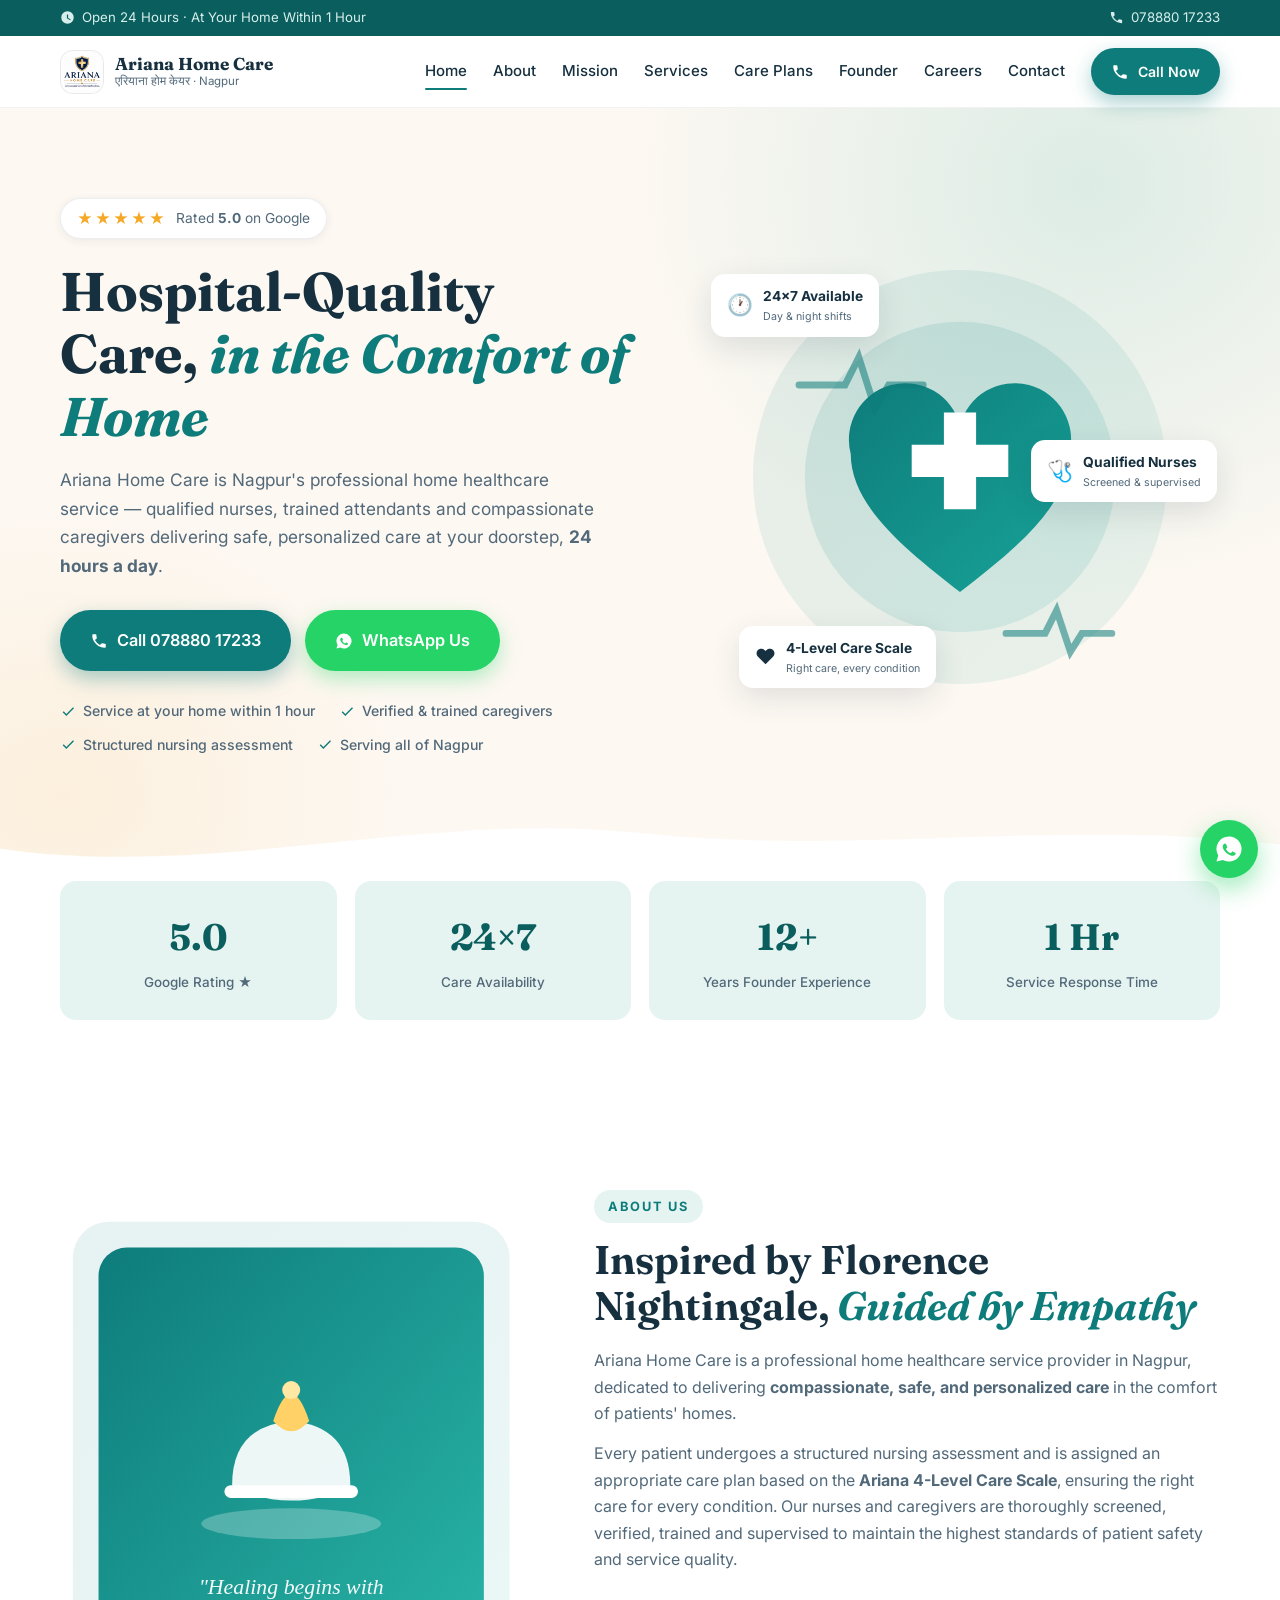
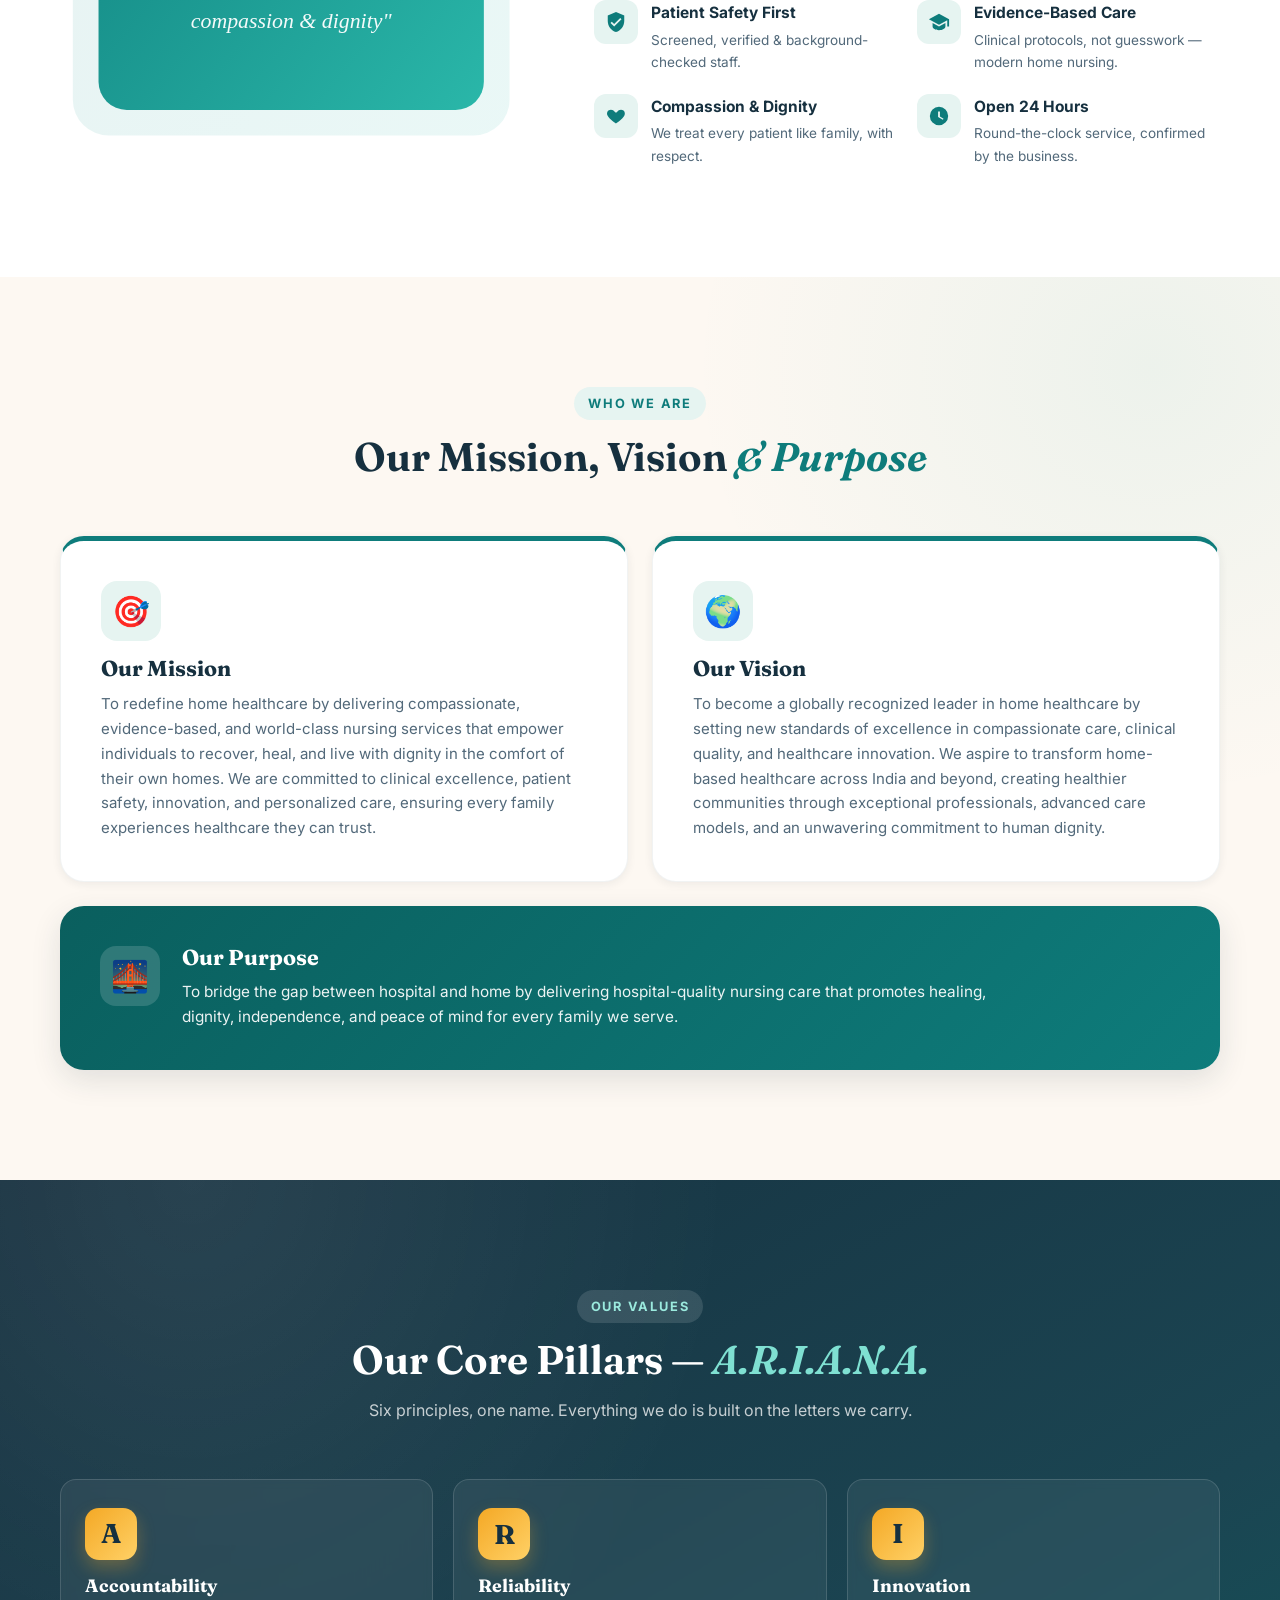
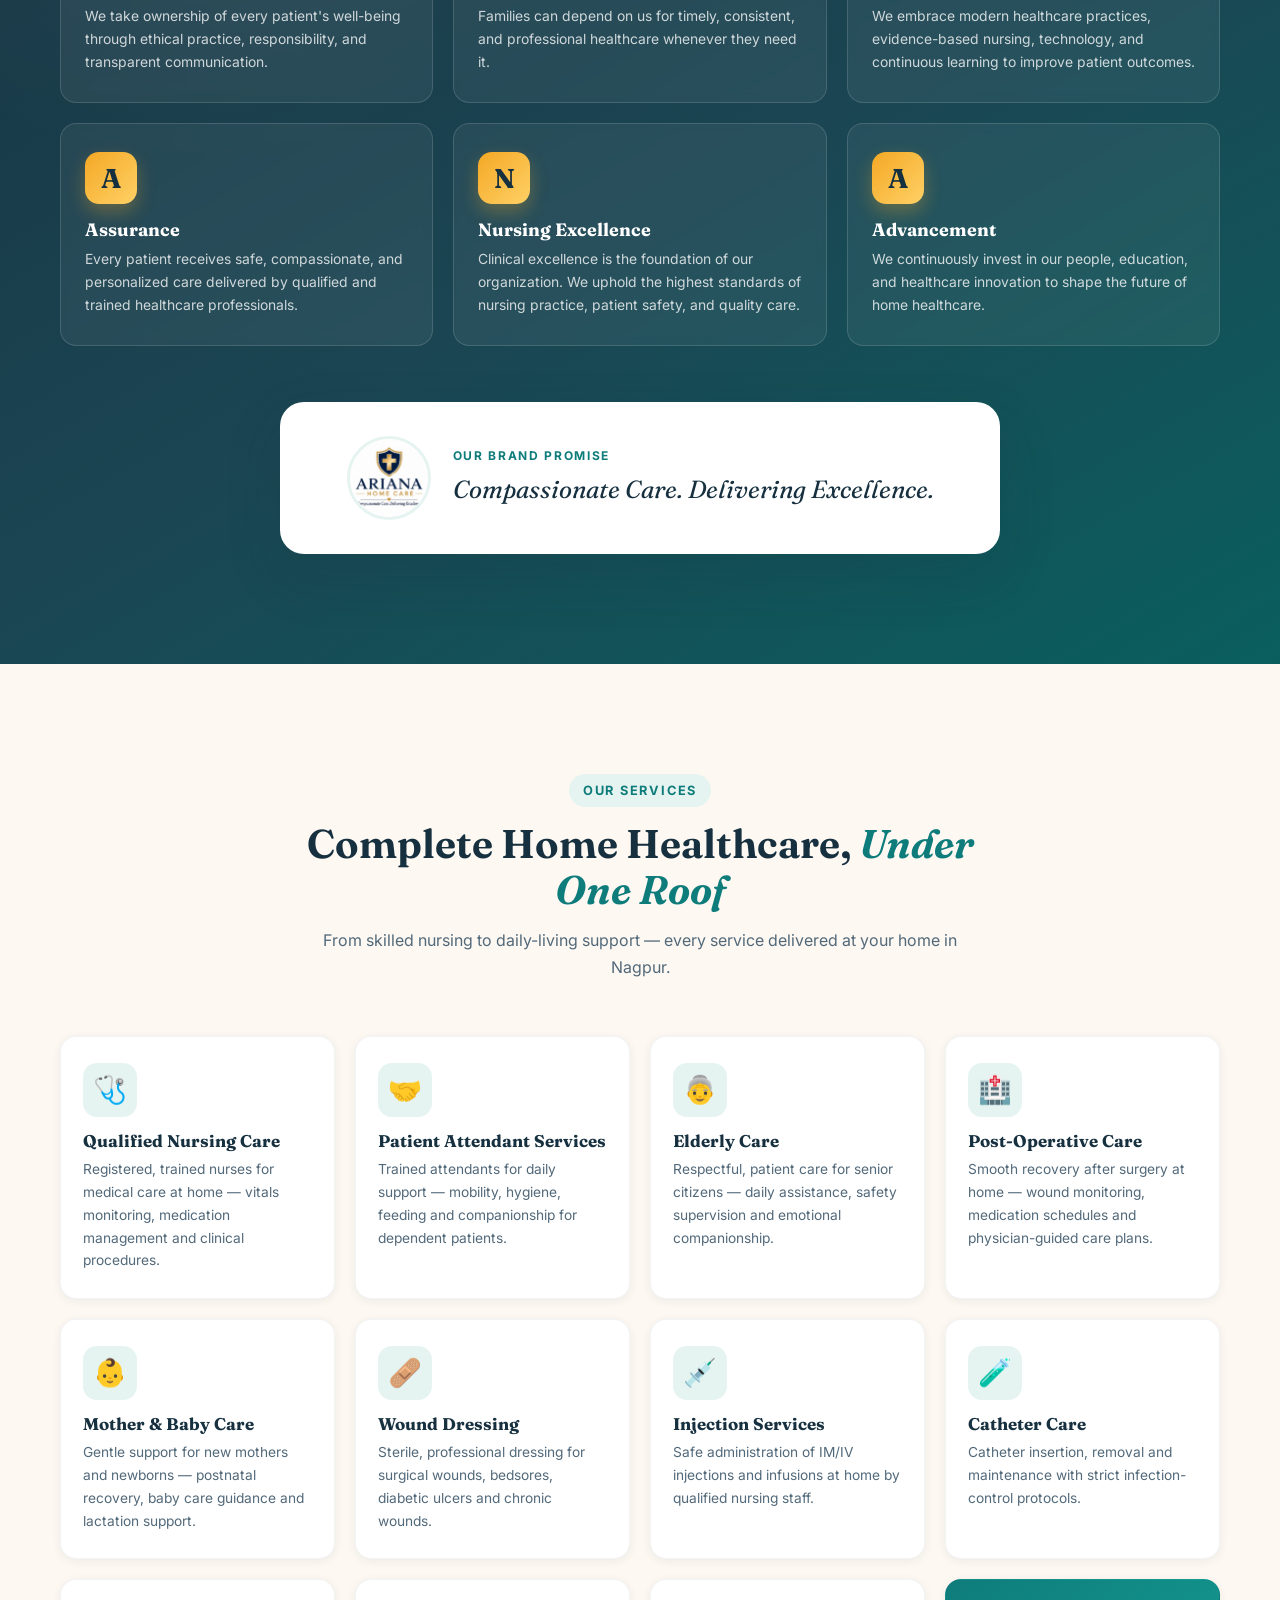
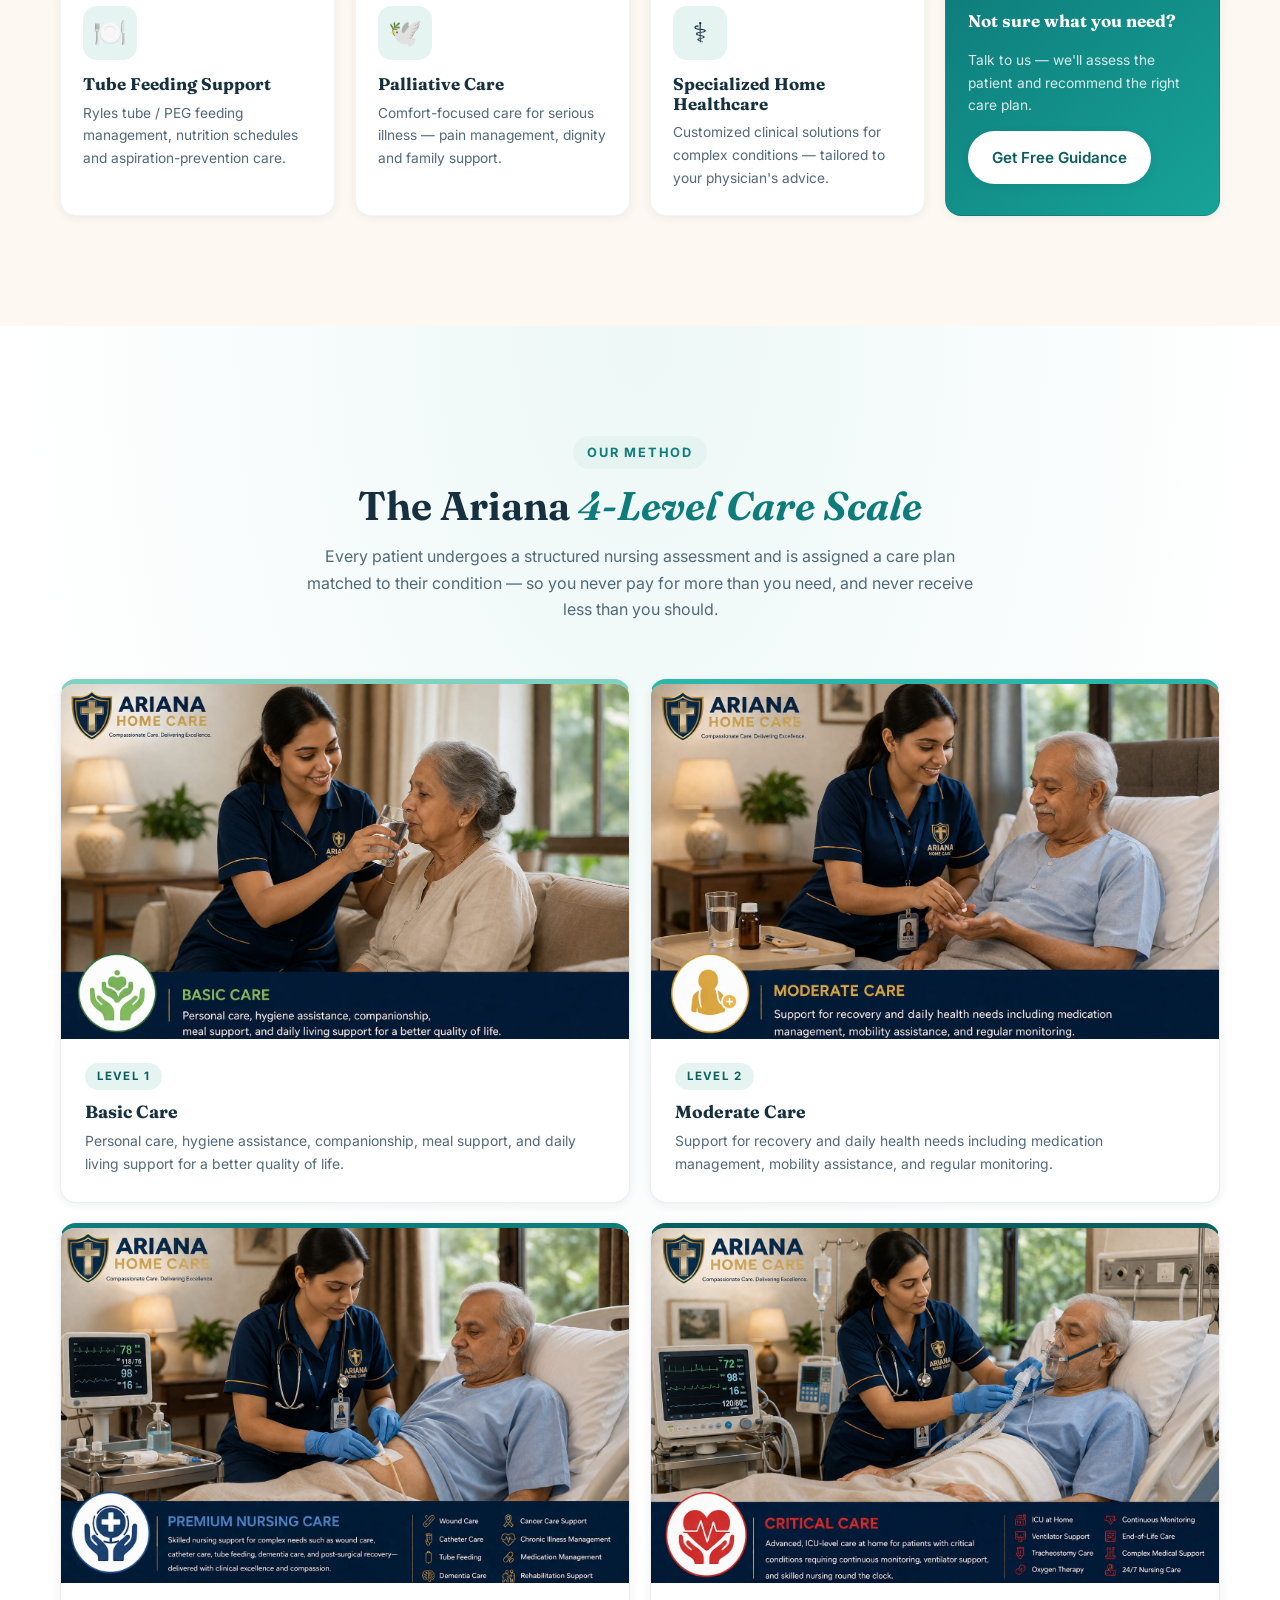
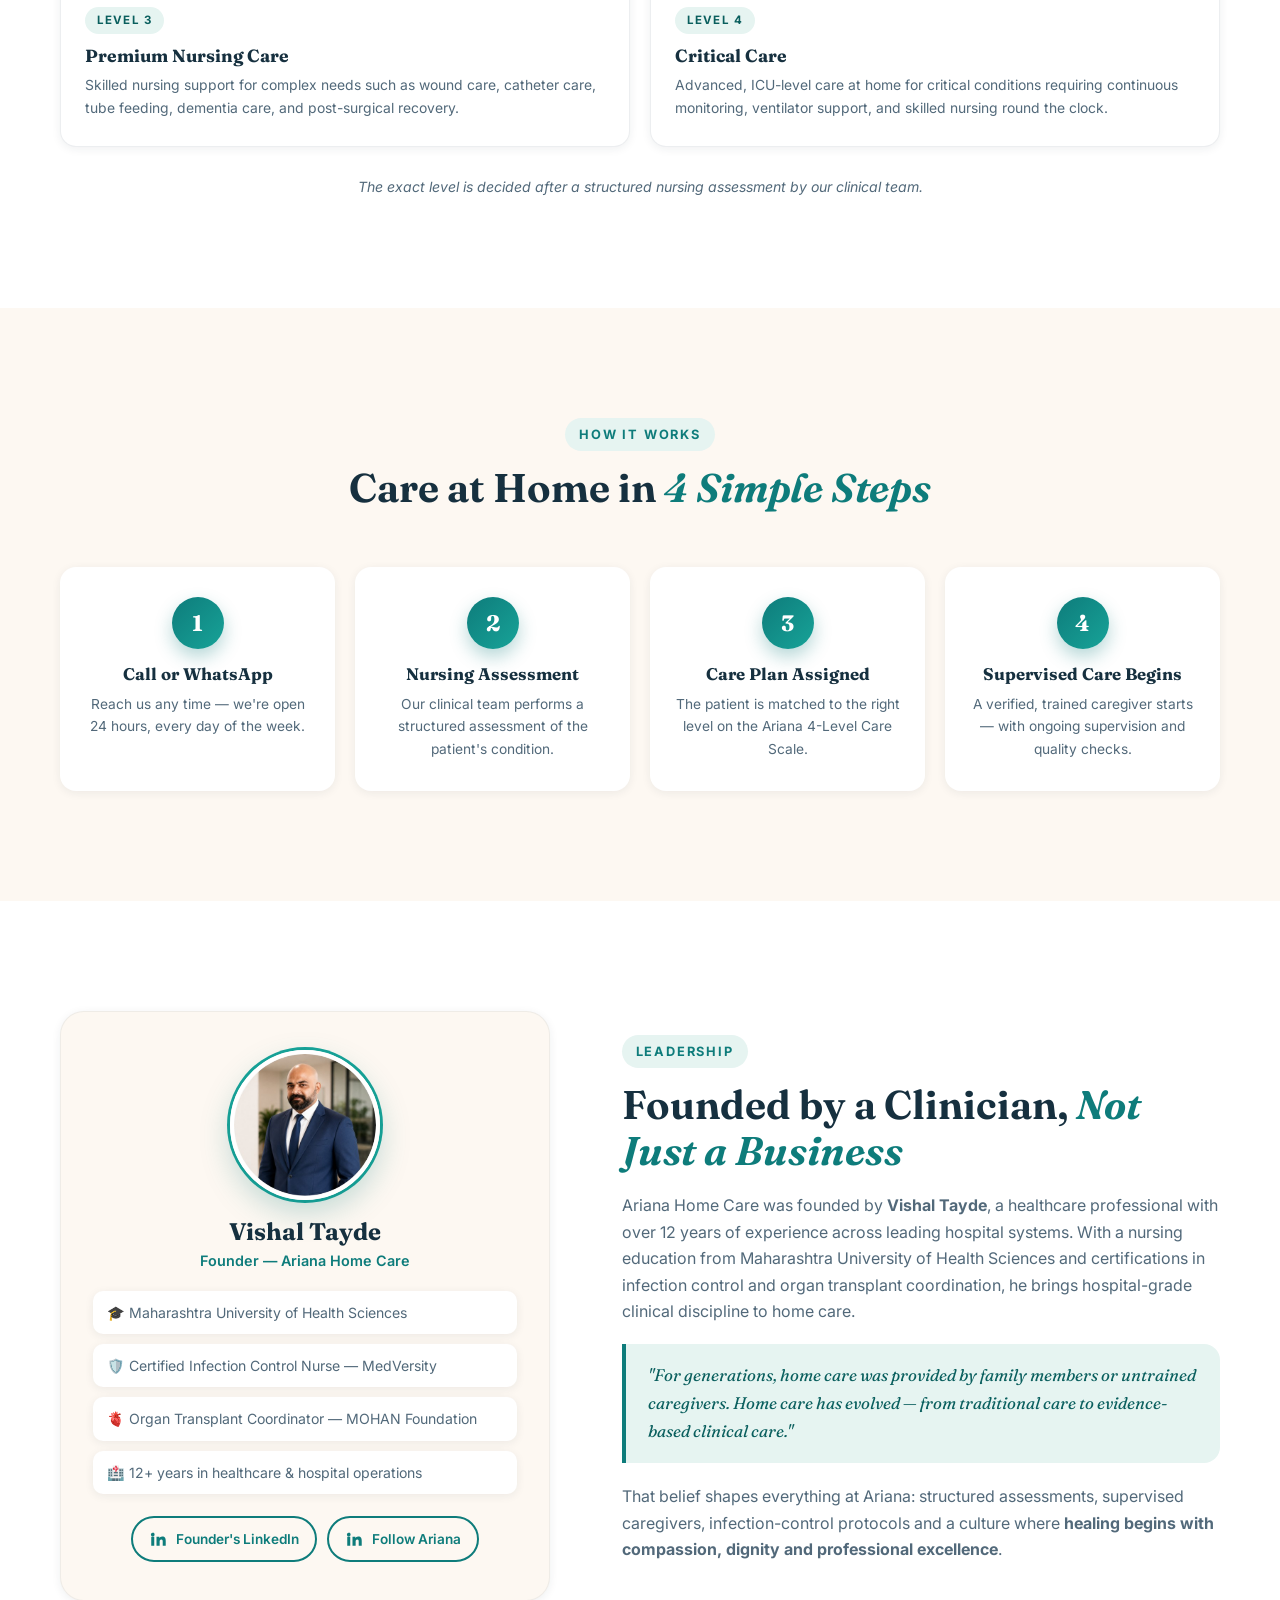
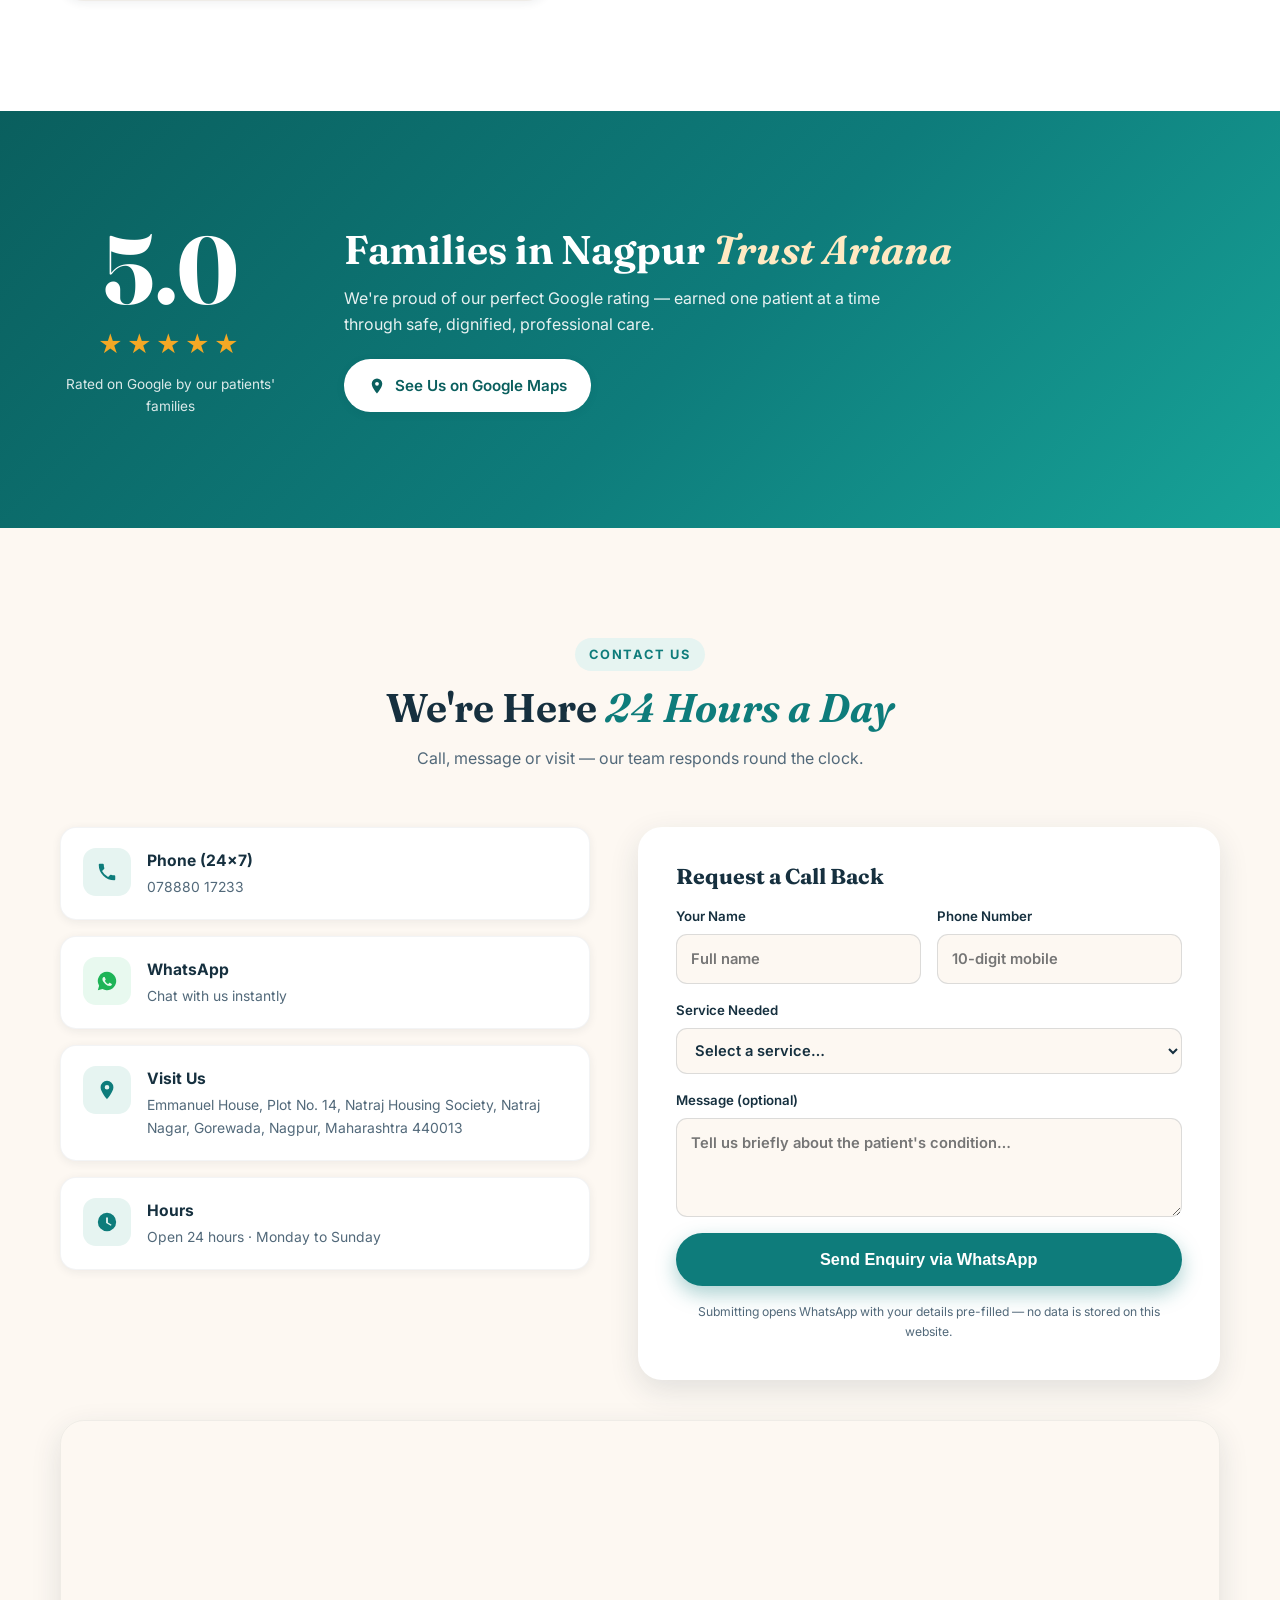
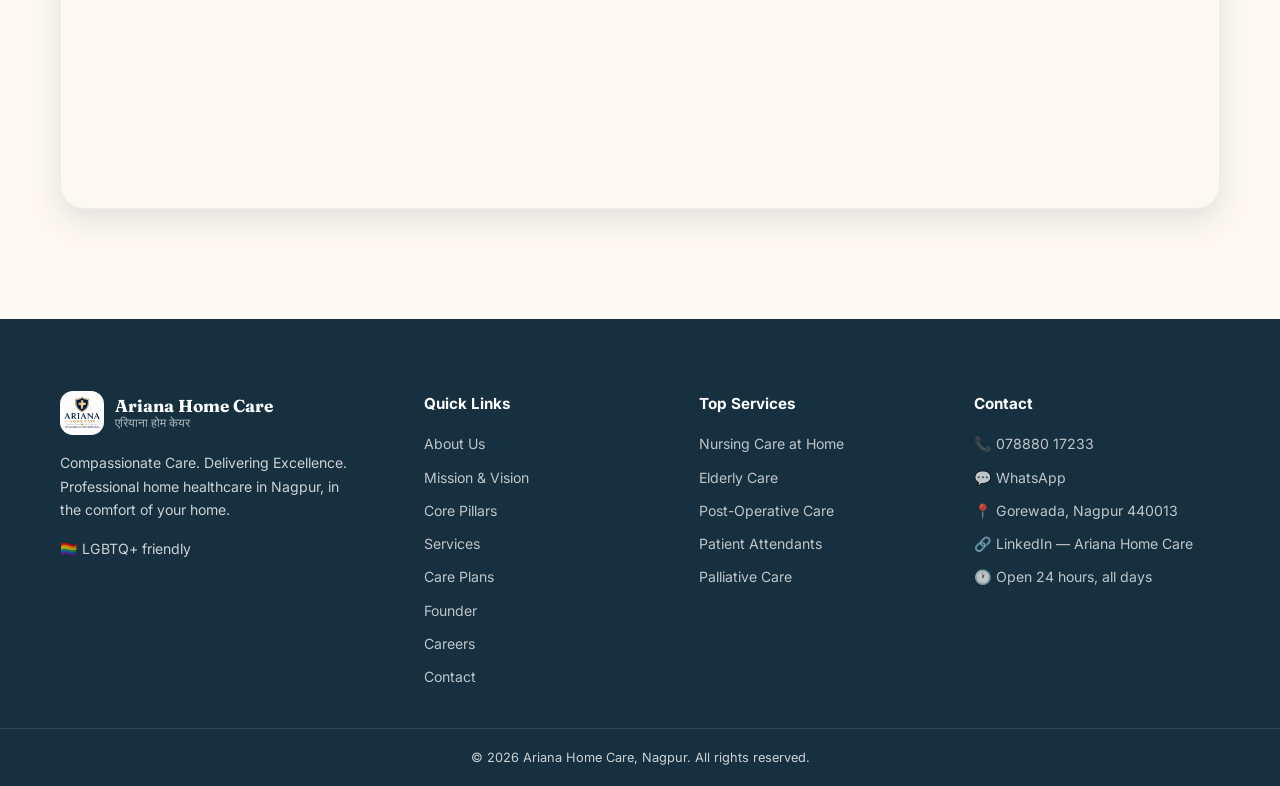
==== index.html @ 1a9826b8 "Fit all mobile menu options on one screen without scrolling Tighter drawer spacing and the duplicate" ====
<!DOCTYPE html>
<html lang="en">
<head>
  <meta charset="UTF-8">
  <meta name="viewport" content="width=device-width, initial-scale=1.0">
  <title>Ariana Home Care — Professional Home Nursing Services in Nagpur | 24×7</title>
  <meta name="description" content="Ariana Home Care (एरियाना होम केयर) — Nagpur's trusted 5.0-rated home healthcare provider. Qualified nurses, patient attendants, elderly care, post-operative care & palliative care at home. Open 24 hours. Call 078880 17233.">
  <meta name="keywords" content="home nursing Nagpur, home care Nagpur, patient attendant Nagpur, elderly care Nagpur, nursing agency Gorewada, Ariana Home Care">
  <meta property="og:title" content="Ariana Home Care — Professional Home Nursing in Nagpur">
  <meta property="og:description" content="Compassionate, safe and personalized healthcare at home. Rated 5.0 on Google. Open 24 hours.">
  <meta property="og:type" content="website">
  <link rel="preconnect" href="https://fonts.googleapis.com">
  <link rel="preconnect" href="https://fonts.gstatic.com" crossorigin>
  <link href="https://fonts.googleapis.com/css2?family=Fraunces:opsz,wght@9..144,500;9..144,600;9..144,700&family=Inter:wght@400;500;600;700&display=swap" rel="stylesheet">
  <link rel="stylesheet" href="styles.css?v=4">
  <link rel="icon" href="images/logo.jpeg" type="image/jpeg">
  <script type="application/ld+json">
  {
    "@context": "https://schema.org",
    "@type": "MedicalBusiness",
    "name": "Ariana Home Care",
    "alternateName": "एरियाना होम केयर",
    "description": "Professional home healthcare service provider in Nagpur offering qualified nursing care, patient attendants, elderly care, post-operative care, mother & baby care and palliative care at home.",
    "telephone": "+917888017233",
    "address": {
      "@type": "PostalAddress",
      "streetAddress": "Emmanuel House, Plot No. 14, Natraj Housing Society, Natraj Nagar, Gorewada",
      "addressLocality": "Nagpur",
      "addressRegion": "Maharashtra",
      "postalCode": "440013",
      "addressCountry": "IN"
    },
    "geo": { "@type": "GeoCoordinates", "latitude": 21.198145, "longitude": 79.0536364 },
    "openingHours": "Mo-Su 00:00-24:00",
    "sameAs": ["https://www.linkedin.com/company/ariana-home-care/"],
    "slogan": "Compassionate Care. Delivering Excellence.",
    "image": "images/founder.png",
    "aggregateRating": { "@type": "AggregateRating", "ratingValue": "5.0", "bestRating": "5" },
    "founder": { "@type": "Person", "name": "Vishal Tayde" }
  }
  </script>
</head>
<body>

  <!-- ======= TOP BAR ======= -->
  <div class="topbar">
    <div class="container topbar-inner">
      <span class="topbar-item">
        <svg viewBox="0 0 24 24"><path d="M12 2a10 10 0 1 0 10 10A10 10 0 0 0 12 2Zm1 10.6 4 2.3-.8 1.3L11 13V7h2Z"/></svg>
        Open 24 Hours · At Your Home Within 1 Hour
      </span>
      <a class="topbar-item" href="tel:+917888017233">
        <svg viewBox="0 0 24 24"><path d="M6.6 10.8a15.6 15.6 0 0 0 6.6 6.6l2.2-2.2a1 1 0 0 1 1-.25 11.4 11.4 0 0 0 3.6.58 1 1 0 0 1 1 1V20a1 1 0 0 1-1 1A17 17 0 0 1 3 4a1 1 0 0 1 1-1h3.5a1 1 0 0 1 1 1 11.4 11.4 0 0 0 .57 3.6 1 1 0 0 1-.25 1Z"/></svg>
        078880 17233
      </a>
    </div>
  </div>

  <!-- ======= NAVBAR ======= -->
  <header class="navbar" id="navbar">
    <div class="container nav-inner">
      <a href="#home" class="brand">
        <span class="brand-mark">
          <img src="images/logo.jpeg" alt="Ariana Home Care logo">
        </span>
        <span class="brand-text">
          <strong>Ariana Home Care</strong>
          <small>एरियाना होम केयर · Nagpur</small>
        </span>
      </a>
      <nav class="nav-links" id="navLinks">
        <div class="drawer-head">
          <img src="images/logo.jpeg" alt="Ariana Home Care logo">
          <div class="drawer-head-text">
            <strong>Ariana Home Care</strong>
            <small>Nagpur · Open 24×7</small>
          </div>
          <button class="drawer-close" id="drawerClose" aria-label="Close menu">
            <svg viewBox="0 0 24 24"><path d="M18.3 5.7 12 12l6.3 6.3-1.4 1.4L10.6 13.4 4.3 19.7 2.9 18.3 9.2 12 2.9 5.7l1.4-1.4 6.3 6.3 6.3-6.3Z" transform="translate(1.5 0)"/></svg>
          </button>
        </div>
        <a href="#home">Home</a>
        <a href="#about">About</a>
        <a href="#mission">Mission</a>
        <a href="#services">Services</a>
        <a href="#care-scale">Care Plans</a>
        <a href="#founder">Founder</a>
        <a href="careers.html">Careers</a>
        <a href="#contact">Contact</a>
        <a href="tel:+917888017233" class="btn btn-primary nav-cta">
          <svg viewBox="0 0 24 24"><path d="M6.6 10.8a15.6 15.6 0 0 0 6.6 6.6l2.2-2.2a1 1 0 0 1 1-.25 11.4 11.4 0 0 0 3.6.58 1 1 0 0 1 1 1V20a1 1 0 0 1-1 1A17 17 0 0 1 3 4a1 1 0 0 1 1-1h3.5a1 1 0 0 1 1 1 11.4 11.4 0 0 0 .57 3.6 1 1 0 0 1-.25 1Z"/></svg>
          Call Now
        </a>
        <div class="drawer-foot">
          <a href="https://wa.me/917888017233?text=Hello%20Ariana%20Home%20Care%2C%20I%20need%20home%20care%20services." target="_blank" rel="noopener" class="btn btn-whatsapp btn-block">
            <svg viewBox="0 0 24 24"><path d="M12 2a10 10 0 0 0-8.6 15.1L2 22l5.1-1.3A10 10 0 1 0 12 2Zm5.2 14.2c-.2.6-1.2 1.2-1.7 1.2-.4.1-1 .1-1.6-.1a14 14 0 0 1-1.5-.5 11.6 11.6 0 0 1-4.4-3.9 5 5 0 0 1-1-2.7 2.9 2.9 0 0 1 .9-2.2.9.9 0 0 1 .7-.3h.5c.2 0 .4 0 .6.4l.8 2c.1.2.1.4 0 .6l-.4.6-.3.3c-.1.2-.2.3-.1.5a7.6 7.6 0 0 0 1.4 1.8 8.7 8.7 0 0 0 2 1.3c.3.1.4.1.6-.1l.7-.9c.2-.2.4-.3.6-.2l1.8.9c.3.1.5.2.5.3a2.3 2.3 0 0 1-.1 1Z"/></svg>
            WhatsApp Us
          </a>
          <p class="drawer-note">⚡ We reach your home within 1 hour</p>
        </div>
      </nav>
      <button class="hamburger" id="hamburger" aria-label="Toggle menu" aria-expanded="false">
        <span></span><span></span><span></span>
      </button>
    </div>
    <div class="nav-backdrop" id="navBackdrop"></div>
  </header>

  <!-- ======= HERO ======= -->
  <section class="hero" id="home">
    <div class="container hero-inner">
      <div class="hero-content reveal">
        <div class="rating-pill">
          <span class="stars">★★★★★</span>
          <span>Rated <strong>5.0</strong> on Google</span>
        </div>
        <h1>Hospital-Quality Care, <em>in the Comfort of Home</em></h1>
        <p class="hero-sub">
          Ariana Home Care is Nagpur's professional home healthcare service — qualified nurses,
          trained attendants and compassionate caregivers delivering safe, personalized care at
          your doorstep, <strong>24 hours a day</strong>.
        </p>
        <div class="hero-actions">
          <a href="tel:+917888017233" class="btn btn-primary btn-lg">
            <svg viewBox="0 0 24 24"><path d="M6.6 10.8a15.6 15.6 0 0 0 6.6 6.6l2.2-2.2a1 1 0 0 1 1-.25 11.4 11.4 0 0 0 3.6.58 1 1 0 0 1 1 1V20a1 1 0 0 1-1 1A17 17 0 0 1 3 4a1 1 0 0 1 1-1h3.5a1 1 0 0 1 1 1 11.4 11.4 0 0 0 .57 3.6 1 1 0 0 1-.25 1Z"/></svg>
            Call 078880 17233
          </a>
          <a href="https://wa.me/917888017233?text=Hello%20Ariana%20Home%20Care%2C%20I%20need%20home%20care%20services." target="_blank" rel="noopener" class="btn btn-whatsapp btn-lg">
            <svg viewBox="0 0 24 24"><path d="M12 2a10 10 0 0 0-8.6 15.1L2 22l5.1-1.3A10 10 0 1 0 12 2Zm5.2 14.2c-.2.6-1.2 1.2-1.7 1.2-.4.1-1 .1-1.6-.1a14 14 0 0 1-1.5-.5 11.6 11.6 0 0 1-4.4-3.9 5 5 0 0 1-1-2.7 2.9 2.9 0 0 1 .9-2.2.9.9 0 0 1 .7-.3h.5c.2 0 .4 0 .6.4l.8 2c.1.2.1.4 0 .6l-.4.6-.3.3c-.1.2-.2.3-.1.5a7.6 7.6 0 0 0 1.4 1.8 8.7 8.7 0 0 0 2 1.3c.3.1.4.1.6-.1l.7-.9c.2-.2.4-.3.6-.2l1.8.9c.3.1.5.2.5.3a2.3 2.3 0 0 1-.1 1Z"/></svg>
            WhatsApp Us
          </a>
        </div>
        <ul class="hero-trust">
          <li><svg viewBox="0 0 24 24"><path d="m9.5 16.4-4-4L4 13.9l5.5 5.5L21 7.9l-1.5-1.4Z"/></svg> Service at your home within 1 hour</li>
          <li><svg viewBox="0 0 24 24"><path d="m9.5 16.4-4-4L4 13.9l5.5 5.5L21 7.9l-1.5-1.4Z"/></svg> Verified &amp; trained caregivers</li>
          <li><svg viewBox="0 0 24 24"><path d="m9.5 16.4-4-4L4 13.9l5.5 5.5L21 7.9l-1.5-1.4Z"/></svg> Structured nursing assessment</li>
          <li><svg viewBox="0 0 24 24"><path d="m9.5 16.4-4-4L4 13.9l5.5 5.5L21 7.9l-1.5-1.4Z"/></svg> Serving all of Nagpur</li>
        </ul>
      </div>

      <div class="hero-visual reveal">
        <div class="hero-card-stack">
          <div class="hero-illustration" aria-hidden="true">
            <svg viewBox="0 0 400 400">
              <defs>
                <linearGradient id="hg1" x1="0" y1="0" x2="1" y2="1">
                  <stop offset="0" stop-color="#0e7c7b"/><stop offset="1" stop-color="#17a398"/>
                </linearGradient>
              </defs>
              <circle cx="200" cy="200" r="180" fill="url(#hg1)" opacity="0.09"/>
              <circle cx="200" cy="200" r="135" fill="url(#hg1)" opacity="0.12"/>
              <path d="M200 300 C155 265 105 226 105 180 A48 48 0 0 1 200 155 A48 48 0 0 1 295 180 C295 226 245 265 200 300Z" fill="url(#hg1)"/>
              <path d="M186 190h28v28h28v28h-28v28h-28v-28h-28v-28h28Z" fill="#fff" transform="translate(0,-46)"/>
              <g stroke="#0e7c7b" stroke-width="6" fill="none" stroke-linecap="round">
                <path d="M60 120 h40 l12 -24 14 44 12 -20 h30" opacity="0.55"/>
                <path d="M240 336 h34 l10 -20 12 36 10 -16 h26" opacity="0.55"/>
              </g>
            </svg>
          </div>
          <div class="float-card fc-1">
            <span class="fc-icon">🕐</span>
            <div><strong>24×7 Available</strong><small>Day &amp; night shifts</small></div>
          </div>
          <div class="float-card fc-2">
            <span class="fc-icon">🩺</span>
            <div><strong>Qualified Nurses</strong><small>Screened &amp; supervised</small></div>
          </div>
          <div class="float-card fc-3">
            <span class="fc-icon">❤️</span>
            <div><strong>4-Level Care Scale</strong><small>Right care, every condition</small></div>
          </div>
        </div>
      </div>
    </div>
    <div class="hero-wave" aria-hidden="true">
      <svg viewBox="0 0 1440 90" preserveAspectRatio="none"><path d="M0,60 C240,100 480,10 720,40 C960,70 1200,20 1440,55 L1440,90 L0,90 Z" fill="#ffffff"/></svg>
    </div>
  </section>

  <!-- ======= STATS STRIP ======= -->
  <section class="stats">
    <div class="container stats-grid">
      <div class="stat reveal"><strong data-count="5.0">5.0</strong><span>Google Rating ★</span></div>
      <div class="stat reveal"><strong>24×7</strong><span>Care Availability</span></div>
      <div class="stat reveal"><strong data-count="12" data-suffix="+">12+</strong><span>Years Founder Experience</span></div>
      <div class="stat reveal"><strong>1 Hr</strong><span>Service Response Time</span></div>
    </div>
  </section>

  <!-- ======= ABOUT ======= -->
  <section class="section about" id="about">
    <div class="container about-grid">
      <div class="about-visual reveal">
        <div class="about-frame">
          <svg viewBox="0 0 360 420" aria-hidden="true">
            <defs>
              <linearGradient id="ag1" x1="0" y1="0" x2="1" y2="1">
                <stop offset="0" stop-color="#0e7c7b"/><stop offset="1" stop-color="#2ab7a9"/>
              </linearGradient>
            </defs>
            <rect x="10" y="10" width="340" height="400" rx="28" fill="url(#ag1)" opacity="0.1"/>
            <rect x="30" y="30" width="300" height="360" rx="22" fill="url(#ag1)"/>
            <!-- lamp of Florence Nightingale -->
            <g transform="translate(180 175)">
              <ellipse cx="0" cy="70" rx="70" ry="12" fill="#ffffff" opacity="0.25"/>
              <path d="M-46 40 Q-46 -6 0 -10 Q46 -6 46 40 Q26 52 0 52 Q-26 52 -46 40Z" fill="#fff" opacity="0.92"/>
              <path d="M-14 -10 Q0 -52 14 -10 Q7 -2 0 -2 Q-7 -2 -14 -10Z" fill="#ffd166"/>
              <circle cx="0" cy="-34" r="7" fill="#ffe8a3"/>
              <rect x="-52" y="40" width="104" height="10" rx="5" fill="#fff"/>
            </g>
            <text x="180" y="300" text-anchor="middle" fill="#ffffff" font-size="17" font-family="Georgia, serif" font-style="italic" opacity="0.95">"Healing begins with</text>
            <text x="180" y="326" text-anchor="middle" fill="#ffffff" font-size="17" font-family="Georgia, serif" font-style="italic" opacity="0.95">compassion &amp; dignity"</text>
          </svg>
        </div>
      </div>
      <div class="about-content reveal">
        <span class="eyebrow">About Us</span>
        <h2>Inspired by Florence Nightingale, <em>Guided by Empathy</em></h2>
        <p>
          Ariana Home Care is a professional home healthcare service provider in Nagpur, dedicated
          to delivering <strong>compassionate, safe, and personalized care</strong> in the comfort of
          patients' homes.
        </p>
        <p>
          Every patient undergoes a structured nursing assessment and is assigned an appropriate
          care plan based on the <strong>Ariana 4-Level Care Scale</strong>, ensuring the right care
          for every condition. Our nurses and caregivers are thoroughly screened, verified, trained
          and supervised to maintain the highest standards of patient safety and service quality.
        </p>
        <div class="about-points">
          <div class="point">
            <span class="point-icon">
              <svg viewBox="0 0 24 24"><path d="M12 1 3 5v6c0 5.5 3.8 10.7 9 12 5.2-1.3 9-6.5 9-12V5Zm-2 16-4-4 1.4-1.4L10 14.2l6.6-6.6L18 9Z"/></svg>
            </span>
            <div><h4>Patient Safety First</h4><p>Screened, verified &amp; background-checked staff.</p></div>
          </div>
          <div class="point">
            <span class="point-icon">
              <svg viewBox="0 0 24 24"><path d="M12 3 1 9l11 6 9-4.9V17h2V9ZM5 13.2V17c0 2.2 3.1 4 7 4s7-1.8 7-4v-3.8l-7 3.8Z"/></svg>
            </span>
            <div><h4>Evidence-Based Care</h4><p>Clinical protocols, not guesswork — modern home nursing.</p></div>
          </div>
          <div class="point">
            <span class="point-icon">
              <svg viewBox="0 0 24 24"><path d="M12 21s-7.5-4.9-10-9.5C.4 8 2.4 4.5 6 4.5c2 0 3.5 1 4.5 2.5.4.6.6 1 1.5 1s1.1-.4 1.5-1c1-1.5 2.5-2.5 4.5-2.5 3.6 0 5.6 3.5 4 7-2.5 4.6-10 9.5-10 9.5Z" transform="scale(0.92) translate(1,1)"/></svg>
            </span>
            <div><h4>Compassion &amp; Dignity</h4><p>We treat every patient like family, with respect.</p></div>
          </div>
          <div class="point">
            <span class="point-icon">
              <svg viewBox="0 0 24 24"><path d="M12 2a10 10 0 1 0 10 10A10 10 0 0 0 12 2Zm1 10.6 4 2.3-.8 1.3L11 13V7h2Z"/></svg>
            </span>
            <div><h4>Open 24 Hours</h4><p>Round-the-clock service, confirmed by the business.</p></div>
          </div>
        </div>
      </div>
    </div>
  </section>

  <!-- ======= MISSION / VISION / PURPOSE ======= -->
  <section class="section mission" id="mission">
    <div class="container">
      <div class="section-head reveal">
        <span class="eyebrow">Who We Are</span>
        <h2>Our Mission, Vision <em>&amp; Purpose</em></h2>
      </div>
      <div class="mv-grid">
        <article class="mv-card reveal">
          <span class="mv-icon">🎯</span>
          <h3>Our Mission</h3>
          <p>
            To redefine home healthcare by delivering compassionate, evidence-based, and world-class
            nursing services that empower individuals to recover, heal, and live with dignity in the
            comfort of their own homes. We are committed to clinical excellence, patient safety,
            innovation, and personalized care, ensuring every family experiences healthcare they can trust.
          </p>
        </article>
        <article class="mv-card reveal">
          <span class="mv-icon">🌍</span>
          <h3>Our Vision</h3>
          <p>
            To become a globally recognized leader in home healthcare by setting new standards of
            excellence in compassionate care, clinical quality, and healthcare innovation. We aspire
            to transform home-based healthcare across India and beyond, creating healthier communities
            through exceptional professionals, advanced care models, and an unwavering commitment to
            human dignity.
          </p>
        </article>
      </div>
      <article class="purpose-card reveal">
        <span class="mv-icon">🌉</span>
        <div>
          <h3>Our Purpose</h3>
          <p>
            To bridge the gap between hospital and home by delivering hospital-quality nursing care
            that promotes healing, dignity, independence, and peace of mind for every family we serve.
          </p>
        </div>
      </article>
    </div>
  </section>

  <!-- ======= CORE PILLARS ======= -->
  <section class="section pillars" id="pillars">
    <div class="container">
      <div class="section-head section-head-light reveal">
        <span class="eyebrow eyebrow-light">Our Values</span>
        <h2>Our Core Pillars — <em>A.R.I.A.N.A.</em></h2>
        <p>Six principles, one name. Everything we do is built on the letters we carry.</p>
      </div>
      <div class="pillars-grid">
        <article class="pillar-card reveal">
          <span class="pillar-letter">A</span>
          <h3>Accountability</h3>
          <p>We take ownership of every patient's well-being through ethical practice, responsibility, and transparent communication.</p>
        </article>
        <article class="pillar-card reveal">
          <span class="pillar-letter">R</span>
          <h3>Reliability</h3>
          <p>Families can depend on us for timely, consistent, and professional healthcare whenever they need it.</p>
        </article>
        <article class="pillar-card reveal">
          <span class="pillar-letter">I</span>
          <h3>Innovation</h3>
          <p>We embrace modern healthcare practices, evidence-based nursing, technology, and continuous learning to improve patient outcomes.</p>
        </article>
        <article class="pillar-card reveal">
          <span class="pillar-letter">A</span>
          <h3>Assurance</h3>
          <p>Every patient receives safe, compassionate, and personalized care delivered by qualified and trained healthcare professionals.</p>
        </article>
        <article class="pillar-card reveal">
          <span class="pillar-letter">N</span>
          <h3>Nursing Excellence</h3>
          <p>Clinical excellence is the foundation of our organization. We uphold the highest standards of nursing practice, patient safety, and quality care.</p>
        </article>
        <article class="pillar-card reveal">
          <span class="pillar-letter">A</span>
          <h3>Advancement</h3>
          <p>We continuously invest in our people, education, and healthcare innovation to shape the future of home healthcare.</p>
        </article>
      </div>
      <div class="brand-promise reveal">
        <img src="images/logo.jpeg" alt="Ariana Home Care logo">
        <div>
          <span class="promise-label">Our Brand Promise</span>
          <p class="promise-line">Compassionate Care. Delivering Excellence.</p>
        </div>
      </div>
    </div>
  </section>

  <!-- ======= SERVICES ======= -->
  <section class="section services" id="services">
    <div class="container">
      <div class="section-head reveal">
        <span class="eyebrow">Our Services</span>
        <h2>Complete Home Healthcare, <em>Under One Roof</em></h2>
        <p>From skilled nursing to daily-living support — every service delivered at your home in Nagpur.</p>
      </div>
      <div class="services-grid">
        <article class="service-card reveal">
          <span class="service-icon">🩺</span>
          <h3>Qualified Nursing Care</h3>
          <p>Registered, trained nurses for medical care at home — vitals monitoring, medication management and clinical procedures.</p>
        </article>
        <article class="service-card reveal">
          <span class="service-icon">🤝</span>
          <h3>Patient Attendant Services</h3>
          <p>Trained attendants for daily support — mobility, hygiene, feeding and companionship for dependent patients.</p>
        </article>
        <article class="service-card reveal">
          <span class="service-icon">👵</span>
          <h3>Elderly Care</h3>
          <p>Respectful, patient care for senior citizens — daily assistance, safety supervision and emotional companionship.</p>
        </article>
        <article class="service-card reveal">
          <span class="service-icon">🏥</span>
          <h3>Post-Operative Care</h3>
          <p>Smooth recovery after surgery at home — wound monitoring, medication schedules and physician-guided care plans.</p>
        </article>
        <article class="service-card reveal">
          <span class="service-icon">👶</span>
          <h3>Mother &amp; Baby Care</h3>
          <p>Gentle support for new mothers and newborns — postnatal recovery, baby care guidance and lactation support.</p>
        </article>
        <article class="service-card reveal">
          <span class="service-icon">🩹</span>
          <h3>Wound Dressing</h3>
          <p>Sterile, professional dressing for surgical wounds, bedsores, diabetic ulcers and chronic wounds.</p>
        </article>
        <article class="service-card reveal">
          <span class="service-icon">💉</span>
          <h3>Injection Services</h3>
          <p>Safe administration of IM/IV injections and infusions at home by qualified nursing staff.</p>
        </article>
        <article class="service-card reveal">
          <span class="service-icon">🧪</span>
          <h3>Catheter Care</h3>
          <p>Catheter insertion, removal and maintenance with strict infection-control protocols.</p>
        </article>
        <article class="service-card reveal">
          <span class="service-icon">🍽️</span>
          <h3>Tube Feeding Support</h3>
          <p>Ryles tube / PEG feeding management, nutrition schedules and aspiration-prevention care.</p>
        </article>
        <article class="service-card reveal">
          <span class="service-icon">🕊️</span>
          <h3>Palliative Care</h3>
          <p>Comfort-focused care for serious illness — pain management, dignity and family support.</p>
        </article>
        <article class="service-card reveal">
          <span class="service-icon">⚕️</span>
          <h3>Specialized Home Healthcare</h3>
          <p>Customized clinical solutions for complex conditions — tailored to your physician's advice.</p>
        </article>
        <article class="service-card service-card-cta reveal">
          <h3>Not sure what you need?</h3>
          <p>Talk to us — we'll assess the patient and recommend the right care plan.</p>
          <a href="tel:+917888017233" class="btn btn-light">Get Free Guidance</a>
        </article>
      </div>
    </div>
  </section>

  <!-- ======= CARE SCALE ======= -->
  <section class="section care-scale" id="care-scale">
    <div class="container">
      <div class="section-head reveal">
        <span class="eyebrow">Our Method</span>
        <h2>The Ariana <em>4-Level Care Scale</em></h2>
        <p>Every patient undergoes a structured nursing assessment and is assigned a care plan matched to their condition — so you never pay for more than you need, and never receive less than you should.</p>
      </div>
      <div class="scale-grid">
        <div class="scale-card level-1 reveal">
          <img class="scale-img" src="plans/1.jpeg" alt="Basic Care — caregiver helping an elderly woman at home" loading="lazy">
          <div class="scale-body">
            <span class="level-badge">Level 1</span>
            <h3>Basic Care</h3>
            <p>Personal care, hygiene assistance, companionship, meal support, and daily living support for a better quality of life.</p>
          </div>
        </div>
        <div class="scale-card level-2 reveal">
          <img class="scale-img" src="plans/2.jpeg" alt="Moderate Care — nurse assisting a patient with medication" loading="lazy">
          <div class="scale-body">
            <span class="level-badge">Level 2</span>
            <h3>Moderate Care</h3>
            <p>Support for recovery and daily health needs including medication management, mobility assistance, and regular monitoring.</p>
          </div>
        </div>
        <div class="scale-card level-3 reveal">
          <img class="scale-img" src="plans/3.jpeg" alt="Premium Nursing Care — nurse performing wound care at home" loading="lazy">
          <div class="scale-body">
            <span class="level-badge">Level 3</span>
            <h3>Premium Nursing Care</h3>
            <p>Skilled nursing support for complex needs such as wound care, catheter care, tube feeding, dementia care, and post-surgical recovery.</p>
          </div>
        </div>
        <div class="scale-card level-4 reveal">
          <img class="scale-img" src="plans/4.jpeg" alt="Critical Care — ICU-level care with ventilator support at home" loading="lazy">
          <div class="scale-body">
            <span class="level-badge">Level 4</span>
            <h3>Critical Care</h3>
            <p>Advanced, ICU-level care at home for critical conditions requiring continuous monitoring, ventilator support, and skilled nursing round the clock.</p>
          </div>
        </div>
      </div>
      <p class="scale-note reveal">The exact level is decided after a structured nursing assessment by our clinical team.</p>
    </div>
  </section>

  <!-- ======= HOW IT WORKS ======= -->
  <section class="section how">
    <div class="container">
      <div class="section-head reveal">
        <span class="eyebrow">How It Works</span>
        <h2>Care at Home in <em>4 Simple Steps</em></h2>
      </div>
      <div class="how-grid">
        <div class="how-step reveal">
          <span class="how-num">1</span>
          <h3>Call or WhatsApp</h3>
          <p>Reach us any time — we're open 24 hours, every day of the week.</p>
        </div>
        <div class="how-step reveal">
          <span class="how-num">2</span>
          <h3>Nursing Assessment</h3>
          <p>Our clinical team performs a structured assessment of the patient's condition.</p>
        </div>
        <div class="how-step reveal">
          <span class="how-num">3</span>
          <h3>Care Plan Assigned</h3>
          <p>The patient is matched to the right level on the Ariana 4-Level Care Scale.</p>
        </div>
        <div class="how-step reveal">
          <span class="how-num">4</span>
          <h3>Supervised Care Begins</h3>
          <p>A verified, trained caregiver starts — with ongoing supervision and quality checks.</p>
        </div>
      </div>
    </div>
  </section>

  <!-- ======= FOUNDER ======= -->
  <section class="section founder" id="founder">
    <div class="container founder-grid">
      <div class="founder-card reveal">
        <div class="founder-avatar">
          <img src="images/founder.png" alt="Vishal Tayde — Founder of Ariana Home Care">
        </div>
        <h3>Vishal Tayde</h3>
        <p class="founder-role">Founder — Ariana Home Care</p>
        <ul class="founder-creds">
          <li>🎓 Maharashtra University of Health Sciences</li>
          <li>🛡️ Certified Infection Control Nurse — MedVersity</li>
          <li>🫀 Organ Transplant Coordinator — MOHAN Foundation</li>
          <li>🏥 12+ years in healthcare &amp; hospital operations</li>
        </ul>
        <div class="founder-links">
          <a href="https://www.linkedin.com/in/vishal-tayde-16544973/" target="_blank" rel="noopener" class="btn btn-outline">
            <svg viewBox="0 0 24 24"><path d="M4.98 3.5A2.5 2.5 0 1 1 5 8.5a2.5 2.5 0 0 1 0-5ZM3 9h4v12H3Zm7 0h3.8v1.7h.1c.5-1 1.8-2 3.7-2 4 0 4.7 2.6 4.7 6V21h-4v-5.5c0-1.3 0-3-1.9-3s-2.2 1.4-2.2 2.9V21H10Z"/></svg>
            Founder's LinkedIn
          </a>
          <a href="https://www.linkedin.com/company/ariana-home-care/" target="_blank" rel="noopener" class="btn btn-outline">
            <svg viewBox="0 0 24 24"><path d="M4.98 3.5A2.5 2.5 0 1 1 5 8.5a2.5 2.5 0 0 1 0-5ZM3 9h4v12H3Zm7 0h3.8v1.7h.1c.5-1 1.8-2 3.7-2 4 0 4.7 2.6 4.7 6V21h-4v-5.5c0-1.3 0-3-1.9-3s-2.2 1.4-2.2 2.9V21H10Z"/></svg>
            Follow Ariana
          </a>
        </div>
      </div>
      <div class="founder-content reveal">
        <span class="eyebrow">Leadership</span>
        <h2>Founded by a Clinician, <em>Not Just a Business</em></h2>
        <p>
          Ariana Home Care was founded by <strong>Vishal Tayde</strong>, a healthcare professional with
          over 12 years of experience across leading hospital systems. With a nursing education from
          Maharashtra University of Health Sciences and certifications in infection control and organ
          transplant coordination, he brings hospital-grade clinical discipline to home care.
        </p>
        <blockquote>
          "For generations, home care was provided by family members or untrained caregivers.
          Home care has evolved — from traditional care to evidence-based clinical care."
        </blockquote>
        <p>
          That belief shapes everything at Ariana: structured assessments, supervised caregivers,
          infection-control protocols and a culture where <strong>healing begins with compassion,
          dignity and professional excellence</strong>.
        </p>
      </div>
    </div>
  </section>

  <!-- ======= TESTIMONIAL / RATING ======= -->
  <section class="section rating-band">
    <div class="container rating-inner reveal">
      <div class="rating-big">
        <span class="rating-score">5.0</span>
        <span class="stars big-stars">★★★★★</span>
        <p>Rated on Google by our patients' families</p>
      </div>
      <div class="rating-copy">
        <h2>Families in Nagpur <em>Trust Ariana</em></h2>
        <p>We're proud of our perfect Google rating — earned one patient at a time through safe, dignified, professional care.</p>
        <a href="https://maps.app.goo.gl/9BTj2P8yyB4WMgLZ7" target="_blank" rel="noopener" class="btn btn-light">
          <svg viewBox="0 0 24 24"><path d="M12 2a7 7 0 0 0-7 7c0 5.2 7 13 7 13s7-7.8 7-13a7 7 0 0 0-7-7Zm0 9.5A2.5 2.5 0 1 1 14.5 9 2.5 2.5 0 0 1 12 11.5Z"/></svg>
          See Us on Google Maps
        </a>
      </div>
    </div>
  </section>

  <!-- ======= CONTACT ======= -->
  <section class="section contact" id="contact">
    <div class="container">
      <div class="section-head reveal">
        <span class="eyebrow">Contact Us</span>
        <h2>We're Here <em>24 Hours a Day</em></h2>
        <p>Call, message or visit — our team responds round the clock.</p>
      </div>
      <div class="contact-grid">
        <div class="contact-info reveal">
          <a class="contact-card" href="tel:+917888017233">
            <span class="contact-icon">
              <svg viewBox="0 0 24 24"><path d="M6.6 10.8a15.6 15.6 0 0 0 6.6 6.6l2.2-2.2a1 1 0 0 1 1-.25 11.4 11.4 0 0 0 3.6.58 1 1 0 0 1 1 1V20a1 1 0 0 1-1 1A17 17 0 0 1 3 4a1 1 0 0 1 1-1h3.5a1 1 0 0 1 1 1 11.4 11.4 0 0 0 .57 3.6 1 1 0 0 1-.25 1Z"/></svg>
            </span>
            <div><h4>Phone (24×7)</h4><p>078880 17233</p></div>
          </a>
          <a class="contact-card" href="https://wa.me/917888017233?text=Hello%20Ariana%20Home%20Care%2C%20I%20need%20home%20care%20services." target="_blank" rel="noopener">
            <span class="contact-icon wa">
              <svg viewBox="0 0 24 24"><path d="M12 2a10 10 0 0 0-8.6 15.1L2 22l5.1-1.3A10 10 0 1 0 12 2Zm5.2 14.2c-.2.6-1.2 1.2-1.7 1.2-.4.1-1 .1-1.6-.1a14 14 0 0 1-1.5-.5 11.6 11.6 0 0 1-4.4-3.9 5 5 0 0 1-1-2.7 2.9 2.9 0 0 1 .9-2.2.9.9 0 0 1 .7-.3h.5c.2 0 .4 0 .6.4l.8 2c.1.2.1.4 0 .6l-.4.6-.3.3c-.1.2-.2.3-.1.5a7.6 7.6 0 0 0 1.4 1.8 8.7 8.7 0 0 0 2 1.3c.3.1.4.1.6-.1l.7-.9c.2-.2.4-.3.6-.2l1.8.9c.3.1.5.2.5.3a2.3 2.3 0 0 1-.1 1Z"/></svg>
            </span>
            <div><h4>WhatsApp</h4><p>Chat with us instantly</p></div>
          </a>
          <a class="contact-card" href="https://maps.app.goo.gl/9BTj2P8yyB4WMgLZ7" target="_blank" rel="noopener">
            <span class="contact-icon">
              <svg viewBox="0 0 24 24"><path d="M12 2a7 7 0 0 0-7 7c0 5.2 7 13 7 13s7-7.8 7-13a7 7 0 0 0-7-7Zm0 9.5A2.5 2.5 0 1 1 14.5 9 2.5 2.5 0 0 1 12 11.5Z"/></svg>
            </span>
            <div><h4>Visit Us</h4><p>Emmanuel House, Plot No. 14, Natraj Housing Society, Natraj Nagar, Gorewada, Nagpur, Maharashtra 440013</p></div>
          </a>
          <div class="contact-card">
            <span class="contact-icon">
              <svg viewBox="0 0 24 24"><path d="M12 2a10 10 0 1 0 10 10A10 10 0 0 0 12 2Zm1 10.6 4 2.3-.8 1.3L11 13V7h2Z"/></svg>
            </span>
            <div><h4>Hours</h4><p>Open 24 hours · Monday to Sunday</p></div>
          </div>
        </div>

        <div class="contact-form-wrap reveal">
          <form class="contact-form" id="enquiryForm">
            <h3>Request a Call Back</h3>
            <div class="form-row">
              <label>Your Name
                <input type="text" name="name" placeholder="Full name" required>
              </label>
              <label>Phone Number
                <input type="tel" name="phone" placeholder="10-digit mobile" pattern="[0-9+ ]{10,13}" required>
              </label>
            </div>
            <label>Service Needed
              <select name="service" required>
                <option value="" disabled selected>Select a service…</option>
                <option>Qualified Nursing Care</option>
                <option>Patient Attendant Services</option>
                <option>Elderly Care</option>
                <option>Post-Operative Care</option>
                <option>Mother &amp; Baby Care</option>
                <option>Wound Dressing</option>
                <option>Injection Services</option>
                <option>Catheter Care</option>
                <option>Tube Feeding Support</option>
                <option>Palliative Care</option>
                <option>Other / Not Sure</option>
              </select>
            </label>
            <label>Message (optional)
              <textarea name="message" rows="3" placeholder="Tell us briefly about the patient's condition…"></textarea>
            </label>
            <button type="submit" class="btn btn-primary btn-lg btn-block">Send Enquiry via WhatsApp</button>
            <p class="form-note">Submitting opens WhatsApp with your details pre-filled — no data is stored on this website.</p>
          </form>
        </div>
      </div>

      <div class="map-wrap reveal">
        <iframe
          title="Ariana Home Care location on Google Maps"
          src="https://maps.google.com/maps?q=Ariana%20Home%20Care%2C%20Natraj%20Nagar%2C%20Gorewada%2C%20Nagpur&t=&z=15&ie=UTF8&iwloc=&output=embed"
          loading="lazy"
          referrerpolicy="no-referrer-when-downgrade"
          allowfullscreen>
        </iframe>
      </div>
    </div>
  </section>

  <!-- ======= FOOTER ======= -->
  <footer class="footer">
    <div class="container footer-grid">
      <div class="footer-brand">
        <a href="#home" class="brand brand-light">
          <span class="brand-mark">
            <img src="images/logo.jpeg" alt="Ariana Home Care logo">
          </span>
          <span class="brand-text"><strong>Ariana Home Care</strong><small>एरियाना होम केयर</small></span>
        </a>
        <p>Compassionate Care. Delivering Excellence. Professional home healthcare in Nagpur, in the comfort of your home.</p>
        <p class="footer-tag">🏳️‍🌈 LGBTQ+ friendly</p>
      </div>
      <div class="footer-col">
        <h4>Quick Links</h4>
        <a href="#about">About Us</a>
        <a href="#mission">Mission &amp; Vision</a>
        <a href="#pillars">Core Pillars</a>
        <a href="#services">Services</a>
        <a href="#care-scale">Care Plans</a>
        <a href="#founder">Founder</a>
        <a href="careers.html">Careers</a>
        <a href="#contact">Contact</a>
      </div>
      <div class="footer-col">
        <h4>Top Services</h4>
        <a href="#services">Nursing Care at Home</a>
        <a href="#services">Elderly Care</a>
        <a href="#services">Post-Operative Care</a>
        <a href="#services">Patient Attendants</a>
        <a href="#services">Palliative Care</a>
      </div>
      <div class="footer-col">
        <h4>Contact</h4>
        <a href="tel:+917888017233">📞 078880 17233</a>
        <a href="https://wa.me/917888017233" target="_blank" rel="noopener">💬 WhatsApp</a>
        <a href="https://maps.app.goo.gl/9BTj2P8yyB4WMgLZ7" target="_blank" rel="noopener">📍 Gorewada, Nagpur 440013</a>
        <a href="https://www.linkedin.com/company/ariana-home-care/" target="_blank" rel="noopener">🔗 LinkedIn — Ariana Home Care</a>
        <span>🕐 Open 24 hours, all days</span>
      </div>
    </div>
    <div class="footer-bottom">
      <div class="container">
        <p>© <span id="year"></span> Ariana Home Care, Nagpur. All rights reserved.</p>
      </div>
    </div>
  </footer>

  <!-- ======= FLOATING ACTIONS ======= -->
  <a href="https://wa.me/917888017233?text=Hello%20Ariana%20Home%20Care%2C%20I%20need%20home%20care%20services." target="_blank" rel="noopener" class="float-whatsapp" aria-label="Chat on WhatsApp">
    <svg viewBox="0 0 24 24"><path d="M12 2a10 10 0 0 0-8.6 15.1L2 22l5.1-1.3A10 10 0 1 0 12 2Zm5.2 14.2c-.2.6-1.2 1.2-1.7 1.2-.4.1-1 .1-1.6-.1a14 14 0 0 1-1.5-.5 11.6 11.6 0 0 1-4.4-3.9 5 5 0 0 1-1-2.7 2.9 2.9 0 0 1 .9-2.2.9.9 0 0 1 .7-.3h.5c.2 0 .4 0 .6.4l.8 2c.1.2.1.4 0 .6l-.4.6-.3.3c-.1.2-.2.3-.1.5a7.6 7.6 0 0 0 1.4 1.8 8.7 8.7 0 0 0 2 1.3c.3.1.4.1.6-.1l.7-.9c.2-.2.4-.3.6-.2l1.8.9c.3.1.5.2.5.3a2.3 2.3 0 0 1-.1 1Z"/></svg>
  </a>

  <div class="mobile-callbar">
    <a href="tel:+917888017233" class="btn btn-primary">📞 Call Now</a>
    <a href="https://wa.me/917888017233" target="_blank" rel="noopener" class="btn btn-whatsapp">💬 WhatsApp</a>
  </div>

  <script src="script.js?v=3"></script>
</body>
</html>
---- styles.css ----
/* =====================================================
   Ariana Home Care — styles.css
   ===================================================== */
:root {
  --teal: #0e7c7b;
  --teal-dark: #0a5f5e;
  --teal-light: #17a398;
  --mint: #e6f4f1;
  --ink: #16303f;
  --slate: #52697a;
  --sand: #fdf8f2;
  --gold: #f4a825;
  --white: #ffffff;
  --wa: #25d366;
  --wa-dark: #1eb457;
  --radius: 16px;
  --radius-lg: 24px;
  --shadow-sm: 0 2px 10px rgba(22, 48, 63, 0.07);
  --shadow-md: 0 10px 30px rgba(22, 48, 63, 0.12);
  --shadow-lg: 0 22px 55px rgba(22, 48, 63, 0.16);
  --font-head: "Fraunces", Georgia, serif;
  --font-body: "Inter", system-ui, -apple-system, sans-serif;
}

* { margin: 0; padding: 0; box-sizing: border-box; }

html {
  scroll-behavior: smooth;
  scroll-padding-top: 90px;
  /* clip, not hidden: keeps the off-canvas mobile menu from creating a horizontal scrollbar
     without turning the root into a scroll container (which would break position: sticky) */
  overflow-x: hidden;
  overflow-x: clip;
}

body {
  font-family: var(--font-body);
  color: var(--ink);
  background: var(--white);
  line-height: 1.65;
  -webkit-font-smoothing: antialiased;
  overflow-x: hidden;
}

img, svg { display: block; }
a { text-decoration: none; color: inherit; }

.container {
  width: min(1160px, 92%);
  margin-inline: auto;
}

/* ---------- Typography ---------- */
h1, h2, h3 { font-family: var(--font-head); line-height: 1.15; }
h1 { font-size: clamp(2.1rem, 4.6vw, 3.4rem); font-weight: 700; }
h2 { font-size: clamp(1.7rem, 3.4vw, 2.5rem); font-weight: 650; }
h2 em, h1 em { font-style: italic; color: var(--teal); }

.eyebrow {
  display: inline-block;
  font-size: 0.8rem;
  font-weight: 700;
  letter-spacing: 0.14em;
  text-transform: uppercase;
  color: var(--teal);
  background: var(--mint);
  padding: 6px 14px;
  border-radius: 999px;
  margin-bottom: 14px;
}

.section { padding: clamp(64px, 9vw, 110px) 0; }

.section-head {
  max-width: 680px;
  margin: 0 auto clamp(36px, 5vw, 56px);
  text-align: center;
}
.section-head p { margin-top: 14px; color: var(--slate); }

/* ---------- Buttons ---------- */
.btn {
  display: inline-flex;
  align-items: center;
  gap: 9px;
  font-weight: 600;
  font-size: 0.95rem;
  padding: 12px 22px;
  border-radius: 999px;
  border: 2px solid transparent;
  cursor: pointer;
  transition: transform 0.18s ease, box-shadow 0.18s ease, background 0.18s ease;
  white-space: nowrap;
}
.btn svg { width: 18px; height: 18px; fill: currentColor; flex: none; }
.btn:hover { transform: translateY(-2px); }
.btn:active { transform: translateY(0); }

.btn-primary { background: var(--teal); color: var(--white); box-shadow: 0 8px 20px rgba(14, 124, 123, 0.35); }
.btn-primary:hover { background: var(--teal-dark); }

.btn-whatsapp { background: var(--wa); color: #fff; box-shadow: 0 8px 20px rgba(37, 211, 102, 0.35); }
.btn-whatsapp:hover { background: var(--wa-dark); }

.btn-light { background: var(--white); color: var(--teal-dark); box-shadow: var(--shadow-sm); }
.btn-outline { border-color: var(--teal); color: var(--teal); background: transparent; }
.btn-outline:hover { background: var(--mint); }

.btn-lg { padding: 15px 28px; font-size: 1.02rem; }
.btn-block { width: 100%; justify-content: center; }

/* ---------- Top bar ---------- */
.topbar {
  background: var(--teal-dark);
  color: #d7efec;
  font-size: 0.83rem;
  padding: 7px 0;
}
.topbar-inner { display: flex; justify-content: space-between; align-items: center; gap: 12px; }
.topbar-item { display: inline-flex; align-items: center; gap: 7px; color: inherit; }
.topbar-item svg { width: 15px; height: 15px; fill: currentColor; }
a.topbar-item:hover { color: #fff; }

/* ---------- Navbar ---------- */
.navbar {
  position: sticky;
  top: 0;
  z-index: 60;
  background: rgba(255, 255, 255, 0.92);
  backdrop-filter: blur(12px);
  border-bottom: 1px solid rgba(22, 48, 63, 0.06);
  transition: box-shadow 0.25s ease;
}
.navbar.scrolled { box-shadow: var(--shadow-sm); }

.nav-inner {
  display: flex;
  align-items: center;
  justify-content: space-between;
  padding: 12px 0;
  gap: 16px;
}

.brand { display: flex; align-items: center; gap: 11px; }
.brand-mark {
  width: 44px; height: 44px;
  border-radius: 13px;
  background: #fff;
  border: 1px solid rgba(22, 48, 63, 0.1);
  display: grid; place-items: center;
  flex: none;
  overflow: hidden;
}
.brand-mark img { width: 100%; height: 100%; object-fit: cover; }
.brand-text { display: flex; flex-direction: column; line-height: 1.2; }
.brand-text strong { font-family: var(--font-head); font-size: 1.08rem; color: var(--ink); }
.brand-text small { font-size: 0.72rem; color: var(--slate); }
.brand-light .brand-text strong { color: #fff; }
.brand-light .brand-text small { color: rgba(255,255,255,0.65); }

.nav-links { display: flex; align-items: center; gap: 26px; }
.nav-links a:not(.btn) {
  font-weight: 500;
  font-size: 0.94rem;
  color: var(--ink);
  position: relative;
  padding: 4px 0;
}
.nav-links a:not(.btn)::after {
  content: "";
  position: absolute;
  left: 0; bottom: -2px;
  width: 0; height: 2px;
  background: var(--teal);
  border-radius: 2px;
  transition: width 0.22s ease;
}
.nav-links a:not(.btn):hover::after,
.nav-links a.active::after { width: 100%; }

.nav-cta { padding: 10px 18px; font-size: 0.88rem; }

/* Drawer-only elements — hidden on desktop */
.drawer-head, .drawer-foot, .nav-backdrop { display: none; }

.hamburger {
  display: none;
  flex-direction: column;
  gap: 5px;
  background: none;
  border: 0;
  cursor: pointer;
  padding: 8px;
}
.hamburger span {
  width: 24px; height: 2.5px;
  background: var(--ink);
  border-radius: 2px;
  transition: transform 0.25s ease, opacity 0.25s ease;
}
.hamburger.open span:nth-child(1) { transform: translateY(7.5px) rotate(45deg); }
.hamburger.open span:nth-child(2) { opacity: 0; }
.hamburger.open span:nth-child(3) { transform: translateY(-7.5px) rotate(-45deg); }

/* ---------- Hero ---------- */
.hero {
  position: relative;
  background:
    radial-gradient(60% 90% at 85% 10%, rgba(23, 163, 152, 0.14), transparent 60%),
    radial-gradient(50% 70% at 5% 90%, rgba(244, 168, 37, 0.10), transparent 55%),
    var(--sand);
  padding: clamp(48px, 7vw, 90px) 0 clamp(80px, 9vw, 130px);
  overflow: hidden;
}

.hero-inner {
  display: grid;
  grid-template-columns: 1.05fr 0.95fr;
  gap: clamp(32px, 5vw, 64px);
  align-items: center;
}

.rating-pill {
  display: inline-flex;
  align-items: center;
  gap: 9px;
  background: var(--white);
  border: 1px solid rgba(22, 48, 63, 0.08);
  box-shadow: var(--shadow-sm);
  border-radius: 999px;
  padding: 7px 16px;
  font-size: 0.86rem;
  color: var(--slate);
  margin-bottom: 22px;
}
.stars { color: var(--gold); letter-spacing: 2px; font-size: 0.95rem; }

.hero-sub {
  margin-top: 18px;
  font-size: 1.08rem;
  color: var(--slate);
  max-width: 540px;
}

.hero-actions { display: flex; flex-wrap: wrap; gap: 14px; margin-top: 30px; }

.hero-trust {
  list-style: none;
  display: flex;
  flex-wrap: wrap;
  gap: 10px 24px;
  margin-top: 28px;
  font-size: 0.88rem;
  color: var(--slate);
  font-weight: 500;
}
.hero-trust li { display: inline-flex; align-items: center; gap: 7px; }
.hero-trust svg { width: 16px; height: 16px; fill: var(--teal); flex: none; }

/* Hero visual */
.hero-visual { position: relative; }
.hero-card-stack { position: relative; max-width: 460px; margin-inline: auto; }
.hero-illustration svg { width: 100%; height: auto; }

.float-card {
  position: absolute;
  display: flex;
  align-items: center;
  gap: 10px;
  background: var(--white);
  border-radius: 14px;
  box-shadow: var(--shadow-md);
  padding: 11px 16px;
  font-size: 0.8rem;
  animation: floaty 5s ease-in-out infinite;
}
.float-card small { display: block; color: var(--slate); }
.float-card strong { font-size: 0.86rem; }
.fc-icon { font-size: 1.3rem; }
.fc-1 { top: 6%; left: -4%; animation-delay: 0s; }
.fc-2 { top: 42%; right: -6%; animation-delay: 1.4s; }
.fc-3 { bottom: 4%; left: 2%; animation-delay: 2.8s; }

@keyframes floaty {
  0%, 100% { transform: translateY(0); }
  50% { transform: translateY(-10px); }
}

.hero-wave {
  position: absolute;
  left: 0; right: 0; bottom: -1px;
  line-height: 0;
}
.hero-wave svg { width: 100%; height: clamp(36px, 6vw, 70px); }

/* ---------- Stats ---------- */
.stats { background: var(--white); padding: 10px 0 clamp(40px, 5vw, 60px); }
.stats-grid {
  display: grid;
  grid-template-columns: repeat(4, 1fr);
  gap: 18px;
}
.stat {
  text-align: center;
  background: var(--mint);
  border-radius: var(--radius);
  padding: 26px 12px;
}
.stat strong {
  font-family: var(--font-head);
  font-size: clamp(1.7rem, 3vw, 2.3rem);
  color: var(--teal-dark);
  display: block;
}
.stat span { font-size: 0.84rem; color: var(--slate); font-weight: 500; }

/* ---------- About ---------- */
.about { background: var(--white); }
.about-grid {
  display: grid;
  grid-template-columns: 0.85fr 1.15fr;
  gap: clamp(36px, 6vw, 72px);
  align-items: center;
}
.about-frame svg { width: 100%; height: auto; border-radius: var(--radius-lg); }
.about-content h2 { margin-bottom: 18px; }
.about-content p { color: var(--slate); margin-bottom: 14px; }

.about-points {
  display: grid;
  grid-template-columns: 1fr 1fr;
  gap: 20px;
  margin-top: 28px;
}
.point { display: flex; gap: 13px; align-items: flex-start; }
.point-icon {
  width: 44px; height: 44px;
  flex: none;
  border-radius: 12px;
  background: var(--mint);
  display: grid; place-items: center;
}
.point-icon svg { width: 22px; height: 22px; fill: var(--teal); }
.point h4 { font-size: 0.97rem; margin-bottom: 3px; }
.point p { font-size: 0.85rem; color: var(--slate); margin: 0; }

/* ---------- Mission / Vision / Purpose ---------- */
.mission {
  background:
    radial-gradient(60% 80% at 90% 10%, rgba(23, 163, 152, 0.07), transparent 60%),
    var(--sand);
}
.mv-grid {
  display: grid;
  grid-template-columns: 1fr 1fr;
  gap: 24px;
}
.mv-card {
  background: var(--white);
  border-radius: var(--radius-lg);
  padding: clamp(26px, 4vw, 40px);
  box-shadow: var(--shadow-sm);
  border: 1px solid rgba(22, 48, 63, 0.06);
  border-top: 5px solid var(--teal);
  transition: transform 0.22s ease, box-shadow 0.22s ease;
}
.mv-card:hover { transform: translateY(-6px); box-shadow: var(--shadow-md); }
.mv-icon {
  font-size: 1.9rem;
  display: inline-grid;
  place-items: center;
  width: 60px; height: 60px;
  background: var(--mint);
  border-radius: 16px;
  margin-bottom: 16px;
  flex: none;
}
.mv-card h3 { font-size: 1.35rem; margin-bottom: 10px; }
.mv-card p { color: var(--slate); font-size: 0.94rem; }

.purpose-card {
  margin-top: 24px;
  display: flex;
  gap: 22px;
  align-items: flex-start;
  background: linear-gradient(135deg, var(--teal-dark), var(--teal));
  color: #fff;
  border-radius: var(--radius-lg);
  padding: clamp(26px, 4vw, 40px);
  box-shadow: var(--shadow-md);
}
.purpose-card .mv-icon { background: rgba(255, 255, 255, 0.15); margin-bottom: 0; }
.purpose-card h3 { font-size: 1.35rem; margin-bottom: 8px; color: #fff; }
.purpose-card p { color: rgba(255, 255, 255, 0.92); font-size: 0.96rem; max-width: 820px; }

/* ---------- Core Pillars (A.R.I.A.N.A.) ---------- */
.pillars {
  background:
    radial-gradient(70% 90% at 15% 0%, rgba(255, 255, 255, 0.08), transparent 60%),
    linear-gradient(150deg, var(--ink) 0%, #1b4552 55%, var(--teal-dark) 100%);
  color: #fff;
}
.section-head-light h2 { color: #fff; }
.section-head-light h2 em { color: #7fe0d2; }
.section-head-light p { color: rgba(255, 255, 255, 0.75); }
.eyebrow-light { background: rgba(255, 255, 255, 0.12); color: #9beade; }

.pillars-grid {
  display: grid;
  grid-template-columns: repeat(3, 1fr);
  gap: 20px;
}
.pillar-card {
  background: rgba(255, 255, 255, 0.06);
  border: 1px solid rgba(255, 255, 255, 0.14);
  border-radius: var(--radius);
  padding: 28px 24px;
  backdrop-filter: blur(4px);
  transition: transform 0.22s ease, background 0.22s ease;
}
.pillar-card:hover { transform: translateY(-6px); background: rgba(255, 255, 255, 0.1); }
.pillar-letter {
  display: inline-grid;
  place-items: center;
  width: 52px; height: 52px;
  border-radius: 14px;
  background: linear-gradient(135deg, #f4a825, #ffd166);
  color: var(--ink);
  font-family: var(--font-head);
  font-size: 1.7rem;
  font-weight: 700;
  margin-bottom: 16px;
  box-shadow: 0 8px 18px rgba(244, 168, 37, 0.3);
}
.pillar-card h3 { font-size: 1.12rem; margin-bottom: 8px; color: #fff; }
.pillar-card p { font-size: 0.87rem; color: rgba(255, 255, 255, 0.78); }

.brand-promise {
  margin-top: clamp(36px, 5vw, 56px);
  display: flex;
  align-items: center;
  justify-content: center;
  gap: 22px;
  background: var(--white);
  color: var(--ink);
  border-radius: var(--radius-lg);
  padding: clamp(22px, 3.5vw, 34px) clamp(24px, 4vw, 48px);
  box-shadow: var(--shadow-lg);
  max-width: 720px;
  margin-inline: auto;
}
.brand-promise img {
  width: 84px; height: 84px;
  border-radius: 50%;
  object-fit: cover;
  border: 3px solid var(--mint);
  flex: none;
}
.promise-label {
  display: block;
  font-size: 0.75rem;
  font-weight: 700;
  letter-spacing: 0.14em;
  text-transform: uppercase;
  color: var(--teal);
  margin-bottom: 4px;
}
.promise-line {
  font-family: var(--font-head);
  font-style: italic;
  font-size: clamp(1.15rem, 2.4vw, 1.55rem);
  color: var(--ink);
}

/* ---------- Services ---------- */
.services { background: var(--sand); }
.services-grid {
  display: grid;
  grid-template-columns: repeat(4, 1fr);
  gap: 20px;
}
.service-card {
  background: var(--white);
  border-radius: var(--radius);
  padding: 26px 22px;
  box-shadow: var(--shadow-sm);
  border: 1px solid rgba(22, 48, 63, 0.05);
  transition: transform 0.22s ease, box-shadow 0.22s ease;
}
.service-card:hover { transform: translateY(-6px); box-shadow: var(--shadow-md); }
.service-icon {
  font-size: 1.7rem;
  display: inline-grid;
  place-items: center;
  width: 54px; height: 54px;
  background: var(--mint);
  border-radius: 14px;
  margin-bottom: 14px;
}
.service-card h3 { font-size: 1.06rem; margin-bottom: 8px; }
.service-card p { font-size: 0.86rem; color: var(--slate); }

.service-card-cta {
  background: linear-gradient(140deg, var(--teal), var(--teal-light));
  color: #fff;
  display: flex;
  flex-direction: column;
  justify-content: center;
  gap: 10px;
}
.service-card-cta h3 { color: #fff; }
.service-card-cta p { color: rgba(255, 255, 255, 0.85); }
.service-card-cta .btn { align-self: flex-start; margin-top: 4px; }

/* ---------- Care Scale ---------- */
.care-scale {
  background:
    radial-gradient(70% 100% at 50% 0%, rgba(23, 163, 152, 0.08), transparent 70%),
    var(--white);
}
.scale-grid {
  display: grid;
  grid-template-columns: repeat(4, 1fr);
  gap: 20px;
}
.scale-grid { grid-template-columns: repeat(2, 1fr); }
.scale-card {
  border-radius: var(--radius);
  padding: 0;
  overflow: hidden;
  background: var(--white);
  border: 1px solid rgba(22, 48, 63, 0.08);
  border-top: 5px solid var(--teal-light);
  box-shadow: var(--shadow-sm);
  transition: transform 0.22s ease, box-shadow 0.22s ease;
}
.scale-img {
  width: 100%;
  aspect-ratio: 16 / 10;
  object-fit: cover;
  display: block;
}
.scale-body { padding: 22px 24px 26px; }
.scale-card:hover { transform: translateY(-6px); box-shadow: var(--shadow-md); }
.level-1 { border-top-color: #7fd1c0; }
.level-2 { border-top-color: #2ab7a9; }
.level-3 { border-top-color: #0e7c7b; }
.level-4 { border-top-color: #0a5f5e; }

.level-badge {
  display: inline-block;
  font-size: 0.72rem;
  font-weight: 700;
  letter-spacing: 0.1em;
  text-transform: uppercase;
  color: var(--teal-dark);
  background: var(--mint);
  border-radius: 999px;
  padding: 4px 12px;
  margin-bottom: 12px;
}
.scale-card h3 { font-size: 1.1rem; margin-bottom: 8px; }
.scale-card p { font-size: 0.87rem; color: var(--slate); }
.scale-note {
  text-align: center;
  margin-top: 28px;
  font-size: 0.88rem;
  color: var(--slate);
  font-style: italic;
}

/* ---------- How it works ---------- */
.how { background: var(--sand); }
.how-grid {
  display: grid;
  grid-template-columns: repeat(4, 1fr);
  gap: 20px;
  counter-reset: step;
}
.how-step {
  background: var(--white);
  border-radius: var(--radius);
  padding: 30px 22px;
  text-align: center;
  box-shadow: var(--shadow-sm);
  position: relative;
}
.how-num {
  display: grid;
  place-items: center;
  width: 52px; height: 52px;
  margin: 0 auto 16px;
  border-radius: 50%;
  background: linear-gradient(135deg, var(--teal), var(--teal-light));
  color: #fff;
  font-family: var(--font-head);
  font-size: 1.4rem;
  font-weight: 700;
  box-shadow: 0 8px 18px rgba(14, 124, 123, 0.3);
}
.how-step h3 { font-size: 1.05rem; margin-bottom: 8px; }
.how-step p { font-size: 0.86rem; color: var(--slate); }

/* ---------- Founder ---------- */
.founder { background: var(--white); }
.founder-grid {
  display: grid;
  grid-template-columns: 0.9fr 1.1fr;
  gap: clamp(36px, 6vw, 72px);
  align-items: center;
}
.founder-card {
  background: var(--sand);
  border: 1px solid rgba(22, 48, 63, 0.06);
  border-radius: var(--radius-lg);
  padding: 38px 32px;
  text-align: center;
  box-shadow: var(--shadow-sm);
}
.founder-avatar { width: 150px; height: 150px; margin: 0 auto 18px; }
.founder-avatar img {
  width: 100%;
  height: 100%;
  object-fit: cover;
  border-radius: 50%;
  border: 4px solid var(--white);
  box-shadow: 0 12px 30px rgba(14, 124, 123, 0.25), 0 0 0 3px var(--teal-light);
}
.founder-links { display: flex; flex-wrap: wrap; justify-content: center; gap: 10px; }
.founder-links .btn { font-size: 0.85rem; padding: 10px 16px; }
.founder-card h3 { font-size: 1.5rem; }
.founder-role { color: var(--teal); font-weight: 600; font-size: 0.9rem; margin: 4px 0 18px; }
.founder-creds {
  list-style: none;
  text-align: left;
  display: grid;
  gap: 10px;
  margin-bottom: 22px;
  font-size: 0.88rem;
  color: var(--slate);
}
.founder-creds li {
  background: var(--white);
  border-radius: 10px;
  padding: 10px 14px;
  box-shadow: var(--shadow-sm);
}
.founder-content h2 { margin-bottom: 18px; }
.founder-content p { color: var(--slate); margin-bottom: 14px; }
.founder-content blockquote {
  border-left: 4px solid var(--teal);
  background: var(--mint);
  border-radius: 0 var(--radius) var(--radius) 0;
  padding: 18px 22px;
  font-family: var(--font-head);
  font-style: italic;
  font-size: 1.05rem;
  color: var(--teal-dark);
  margin: 20px 0;
}

/* ---------- Rating band ---------- */
.rating-band {
  background: linear-gradient(135deg, var(--teal-dark), var(--teal) 55%, var(--teal-light));
  color: #fff;
}
.rating-inner {
  display: grid;
  grid-template-columns: auto 1fr;
  gap: clamp(30px, 5vw, 70px);
  align-items: center;
}
.rating-big { text-align: center; }
.rating-score {
  font-family: var(--font-head);
  font-size: clamp(4rem, 8vw, 6rem);
  font-weight: 700;
  line-height: 1;
  display: block;
}
.big-stars { font-size: 1.5rem; color: var(--gold); letter-spacing: 4px; display: block; margin: 8px 0; }
.rating-big p { font-size: 0.85rem; opacity: 0.85; max-width: 220px; margin-inline: auto; }
.rating-copy h2 { color: #fff; margin-bottom: 12px; }
.rating-copy h2 em { color: #ffe9c2; }
.rating-copy p { opacity: 0.9; margin-bottom: 22px; max-width: 560px; }

/* ---------- Contact ---------- */
.contact { background: var(--sand); }
.contact-grid {
  display: grid;
  grid-template-columns: 1fr 1.1fr;
  gap: clamp(28px, 4vw, 48px);
  margin-bottom: 40px;
}
.contact-info { display: grid; gap: 16px; align-content: start; }
.contact-card {
  display: flex;
  gap: 16px;
  align-items: flex-start;
  background: var(--white);
  border-radius: var(--radius);
  padding: 20px 22px;
  box-shadow: var(--shadow-sm);
  border: 1px solid rgba(22, 48, 63, 0.05);
  transition: transform 0.2s ease, box-shadow 0.2s ease;
}
a.contact-card:hover { transform: translateY(-3px); box-shadow: var(--shadow-md); }
.contact-icon {
  width: 48px; height: 48px;
  flex: none;
  border-radius: 13px;
  background: var(--mint);
  display: grid;
  place-items: center;
}
.contact-icon svg { width: 22px; height: 22px; fill: var(--teal); }
.contact-icon.wa { background: #e8f9ef; }
.contact-icon.wa svg { fill: var(--wa-dark); }
.contact-card h4 { font-size: 0.98rem; margin-bottom: 2px; }
.contact-card p { font-size: 0.87rem; color: var(--slate); }

/* Form */
.contact-form {
  background: var(--white);
  border-radius: var(--radius-lg);
  padding: clamp(24px, 4vw, 38px);
  box-shadow: var(--shadow-md);
  display: grid;
  gap: 16px;
}
.contact-form h3 { font-size: 1.35rem; }
.form-row { display: grid; grid-template-columns: 1fr 1fr; gap: 16px; }
.contact-form label {
  display: grid;
  gap: 6px;
  font-size: 0.83rem;
  font-weight: 600;
  color: var(--ink);
}
.contact-form input,
.contact-form select,
.contact-form textarea {
  font: inherit;
  font-size: 0.92rem;
  padding: 12px 14px;
  border: 1.5px solid rgba(22, 48, 63, 0.14);
  border-radius: 11px;
  background: var(--sand);
  color: var(--ink);
  transition: border-color 0.2s ease, box-shadow 0.2s ease;
  width: 100%;
}
.contact-form input:focus,
.contact-form select:focus,
.contact-form textarea:focus {
  outline: none;
  border-color: var(--teal);
  box-shadow: 0 0 0 3px rgba(14, 124, 123, 0.14);
  background: var(--white);
}
.contact-form textarea { resize: vertical; }
.form-note { font-size: 0.76rem; color: var(--slate); text-align: center; }

/* Map */
.map-wrap {
  border-radius: var(--radius-lg);
  overflow: hidden;
  box-shadow: var(--shadow-md);
  border: 1px solid rgba(22, 48, 63, 0.06);
}
.map-wrap iframe { width: 100%; height: 380px; border: 0; }

/* ---------- Careers page ---------- */
.careers-hero {
  background:
    radial-gradient(60% 90% at 85% 10%, rgba(23, 163, 152, 0.14), transparent 60%),
    radial-gradient(50% 70% at 5% 90%, rgba(244, 168, 37, 0.10), transparent 55%),
    var(--sand);
  padding: clamp(60px, 8vw, 100px) 0;
  text-align: center;
}
.careers-hero h1 { max-width: 700px; margin: 14px auto 0; }
.careers-hero p { max-width: 620px; margin: 18px auto 28px; color: var(--slate); font-size: 1.05rem; }

.careers-why { background: var(--white); }
.why-grid, .roles-grid {
  display: grid;
  grid-template-columns: repeat(4, 1fr);
  gap: 20px;
}
.roles-grid { grid-template-columns: repeat(3, 1fr); }
.why-card, .role-card {
  background: var(--sand);
  border: 1px solid rgba(22, 48, 63, 0.06);
  border-radius: var(--radius);
  padding: 26px 22px;
  transition: transform 0.22s ease, box-shadow 0.22s ease;
}
.why-card:hover, .role-card:hover { transform: translateY(-6px); box-shadow: var(--shadow-md); }
.why-card h3, .role-card h3 { font-size: 1.06rem; margin-bottom: 8px; }
.why-card p, .role-card p { font-size: 0.87rem; color: var(--slate); }

.careers-roles { background: var(--sand); }
.careers-roles .role-card { background: var(--white); box-shadow: var(--shadow-sm); }

.careers-apply { background: var(--white); }
.apply-card {
  max-width: 780px;
  margin-inline: auto;
  background: var(--sand);
  border: 2px dashed rgba(14, 124, 123, 0.35);
  border-radius: var(--radius-lg);
  padding: clamp(30px, 5vw, 50px);
}
.apply-placeholder { text-align: center; }
.apply-icon { font-size: 2.6rem; display: block; margin-bottom: 12px; }
.apply-placeholder h3 { font-size: 1.4rem; margin-bottom: 10px; }
.apply-placeholder p { color: var(--slate); max-width: 480px; margin: 0 auto 24px; }
.apply-placeholder .hero-actions { justify-content: center; }

@media (max-width: 1024px) { .why-grid { grid-template-columns: repeat(2, 1fr); } }
@media (max-width: 860px) { .roles-grid { grid-template-columns: 1fr; } }
@media (max-width: 640px) { .why-grid { grid-template-columns: 1fr; } }

/* ---------- Footer ---------- */
.footer { background: var(--ink); color: rgba(255, 255, 255, 0.78); }
.footer-grid {
  display: grid;
  grid-template-columns: 1.4fr 1fr 1fr 1.1fr;
  gap: clamp(28px, 4vw, 52px);
  padding: clamp(48px, 6vw, 72px) 0 40px;
}
.footer-brand p { font-size: 0.88rem; margin-top: 16px; max-width: 300px; }
.footer-tag { font-size: 0.82rem; }
.footer .brand-mark { background: #fff; border-color: rgba(255, 255, 255, 0.2); }
.footer-col { display: grid; gap: 10px; align-content: start; }
.footer-col h4 {
  color: #fff;
  font-size: 0.95rem;
  margin-bottom: 6px;
  font-family: var(--font-body);
}
.footer-col a, .footer-col span { font-size: 0.88rem; color: rgba(255, 255, 255, 0.72); }
.footer-col a:hover { color: #fff; }
.footer-bottom {
  border-top: 1px solid rgba(255, 255, 255, 0.1);
  padding: 18px 0;
  font-size: 0.8rem;
  text-align: center;
}

/* ---------- Floating actions ---------- */
.float-whatsapp {
  position: fixed;
  right: 22px;
  bottom: 22px;
  z-index: 70;
  width: 58px; height: 58px;
  border-radius: 50%;
  background: var(--wa);
  display: grid;
  place-items: center;
  box-shadow: 0 10px 26px rgba(37, 211, 102, 0.45);
  animation: pulse 2.4s ease-in-out infinite;
  transition: transform 0.2s ease;
}
.float-whatsapp:hover { transform: scale(1.08); }
.float-whatsapp svg { width: 30px; height: 30px; fill: #fff; }

@keyframes pulse {
  0%, 100% { box-shadow: 0 10px 26px rgba(37, 211, 102, 0.45), 0 0 0 0 rgba(37, 211, 102, 0.35); }
  50% { box-shadow: 0 10px 26px rgba(37, 211, 102, 0.45), 0 0 0 14px rgba(37, 211, 102, 0); }
}

.mobile-callbar {
  display: none;
  position: fixed;
  left: 0; right: 0; bottom: 0;
  z-index: 65;
  background: var(--white);
  box-shadow: 0 -6px 24px rgba(22, 48, 63, 0.14);
  padding: 10px 14px;
  gap: 10px;
}
.mobile-callbar .btn { flex: 1; justify-content: center; }

/* ---------- Reveal animation ---------- */
.reveal {
  opacity: 0;
  transform: translateY(26px);
  transition: opacity 0.7s ease, transform 0.7s ease;
}
.reveal.visible { opacity: 1; transform: translateY(0); }

@media (prefers-reduced-motion: reduce) {
  html { scroll-behavior: auto; }
  .reveal { opacity: 1; transform: none; transition: none; }
  .float-card, .float-whatsapp { animation: none; }
}

/* =====================================================
   Responsive
   ===================================================== */
@media (max-width: 1024px) {
  .services-grid { grid-template-columns: repeat(3, 1fr); }
  .scale-grid, .how-grid { grid-template-columns: repeat(2, 1fr); }
  .pillars-grid { grid-template-columns: repeat(2, 1fr); }
  .footer-grid { grid-template-columns: 1fr 1fr; }
}

@media (max-width: 860px) {
  .hero-inner { grid-template-columns: 1fr; text-align: center; }
  .hero-sub { margin-inline: auto; }
  .hero-actions, .hero-trust { justify-content: center; }
  .hero-visual { max-width: 420px; margin: 12px auto 0; }
  .fc-1 { left: 0; }
  .fc-2 { right: 0; }

  .about-grid, .founder-grid, .mv-grid { grid-template-columns: 1fr; }
  .about-visual { max-width: 420px; margin-inline: auto; }
  .rating-inner { grid-template-columns: 1fr; text-align: center; }
  .rating-copy .btn { margin-inline: auto; }
  .contact-grid { grid-template-columns: 1fr; }

  /* Mobile nav — slide-in drawer */
  .hamburger { display: flex; }
  .nav-links {
    position: fixed;
    top: 0; right: 0; bottom: 0; left: auto;
    width: min(330px, 86vw);
    background: var(--white);
    flex-direction: column;
    justify-content: flex-start;
    align-items: stretch;
    gap: 0;
    padding: 14px 20px 18px;
    border-radius: 22px 0 0 22px;
    box-shadow: -20px 0 55px rgba(22, 48, 63, 0.25);
    transform: translateX(110%);
    transition: transform 0.32s cubic-bezier(0.2, 0.8, 0.2, 1);
    overflow-y: auto;
    scrollbar-width: none;          /* Firefox */
    -ms-overflow-style: none;       /* old Edge/IE */
    z-index: 80;
  }
  .nav-links::-webkit-scrollbar { display: none; } /* Chrome/Safari */
  .nav-links.open { transform: translateX(0); }

  .nav-backdrop {
    display: block;
    position: fixed;
    inset: 0;
    background: rgba(22, 48, 63, 0.5);
    backdrop-filter: blur(2px);
    opacity: 0;
    pointer-events: none;
    transition: opacity 0.3s ease;
    z-index: 75;
  }
  .nav-backdrop.open { opacity: 1; pointer-events: auto; }

  .drawer-head {
    display: flex;
    align-items: center;
    gap: 12px;
    padding-bottom: 12px;
    border-bottom: 1px solid rgba(22, 48, 63, 0.08);
    margin-bottom: 4px;
  }
  .drawer-head img {
    width: 40px; height: 40px;
    border-radius: 12px;
    object-fit: cover;
    border: 1px solid rgba(22, 48, 63, 0.1);
    flex: none;
  }
  .drawer-head-text { display: flex; flex-direction: column; line-height: 1.25; min-width: 0; }
  .drawer-head-text strong { font-family: var(--font-head); font-size: 1.02rem; color: var(--ink); }
  .drawer-head-text small { font-size: 0.74rem; color: var(--slate); }
  .drawer-close {
    margin-left: auto;
    width: 38px; height: 38px;
    border: 0;
    border-radius: 50%;
    background: var(--mint);
    display: grid;
    place-items: center;
    cursor: pointer;
    flex: none;
  }
  .drawer-close svg { width: 16px; height: 16px; fill: var(--teal-dark); }

  .nav-links a:not(.btn) {
    font-size: 0.95rem;
    font-weight: 600;
    padding: 9px 4px;
    border-bottom: 1px solid rgba(22, 48, 63, 0.06);
    display: flex;
    align-items: center;
    justify-content: space-between;
  }
  .nav-links a:not(.btn)::before { content: none; }
  .nav-links a:not(.btn)::after {
    content: "›";
    position: static;
    width: auto; height: auto;
    background: none;
    font-size: 1.2rem;
    color: rgba(22, 48, 63, 0.35);
    transition: none;
  }
  .nav-links a.active { color: var(--teal); }
  .nav-links a.active::after { color: var(--teal); }

  .nav-links .nav-cta {
    margin-top: 12px;
    justify-content: center;
    padding: 11px;
    font-size: 0.95rem;
  }
  .drawer-foot { display: block; margin-top: 0; }
  /* The sticky call bar at the bottom of the screen already offers
     WhatsApp, so the drawer skips the duplicate button to fit one screen */
  .drawer-foot .btn { display: none; }
  .drawer-note {
    margin-top: 10px;
    text-align: center;
    font-size: 0.8rem;
    font-weight: 600;
    color: var(--teal-dark);
    background: var(--mint);
    border-radius: 10px;
    padding: 8px 12px;
  }

  .mobile-callbar { display: flex; }
  .float-whatsapp { bottom: 84px; }
  body { padding-bottom: 68px; }
}

@media (max-width: 640px) {
  .topbar-inner { justify-content: center; }
  .topbar-inner .topbar-item:first-child { display: none; }
  .services-grid { grid-template-columns: 1fr 1fr; }
  .stats-grid { grid-template-columns: 1fr 1fr; }
  .about-points { grid-template-columns: 1fr; }
  .form-row { grid-template-columns: 1fr; }
  .scale-grid, .how-grid { grid-template-columns: 1fr; }
  .pillars-grid, .mv-grid { grid-template-columns: 1fr; }
  .purpose-card { flex-direction: column; }
  .brand-promise { flex-direction: column; text-align: center; }
  .footer-grid { grid-template-columns: 1fr; }
}

@media (max-width: 460px) {
  .services-grid { grid-template-columns: 1fr; }
  .hero-actions .btn { width: 100%; justify-content: center; }
  .float-card { font-size: 0.72rem; padding: 9px 12px; }
}
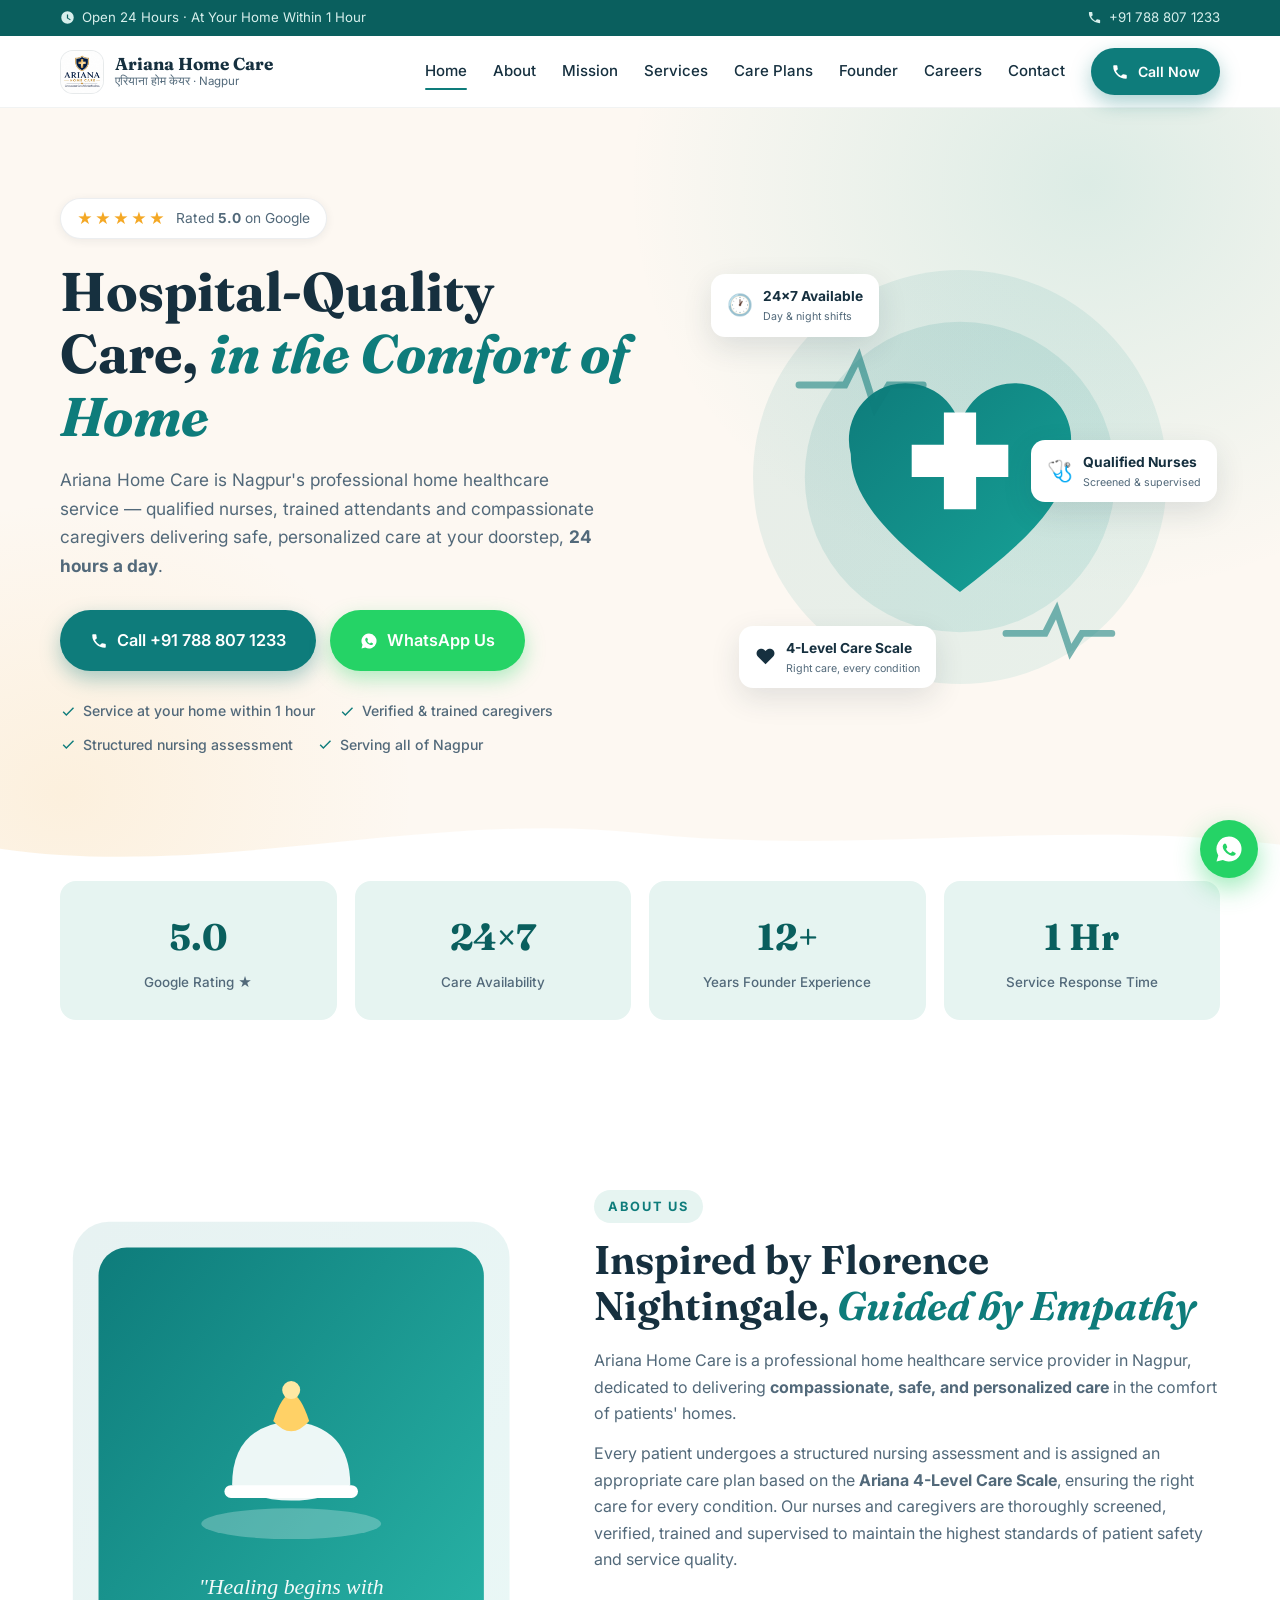
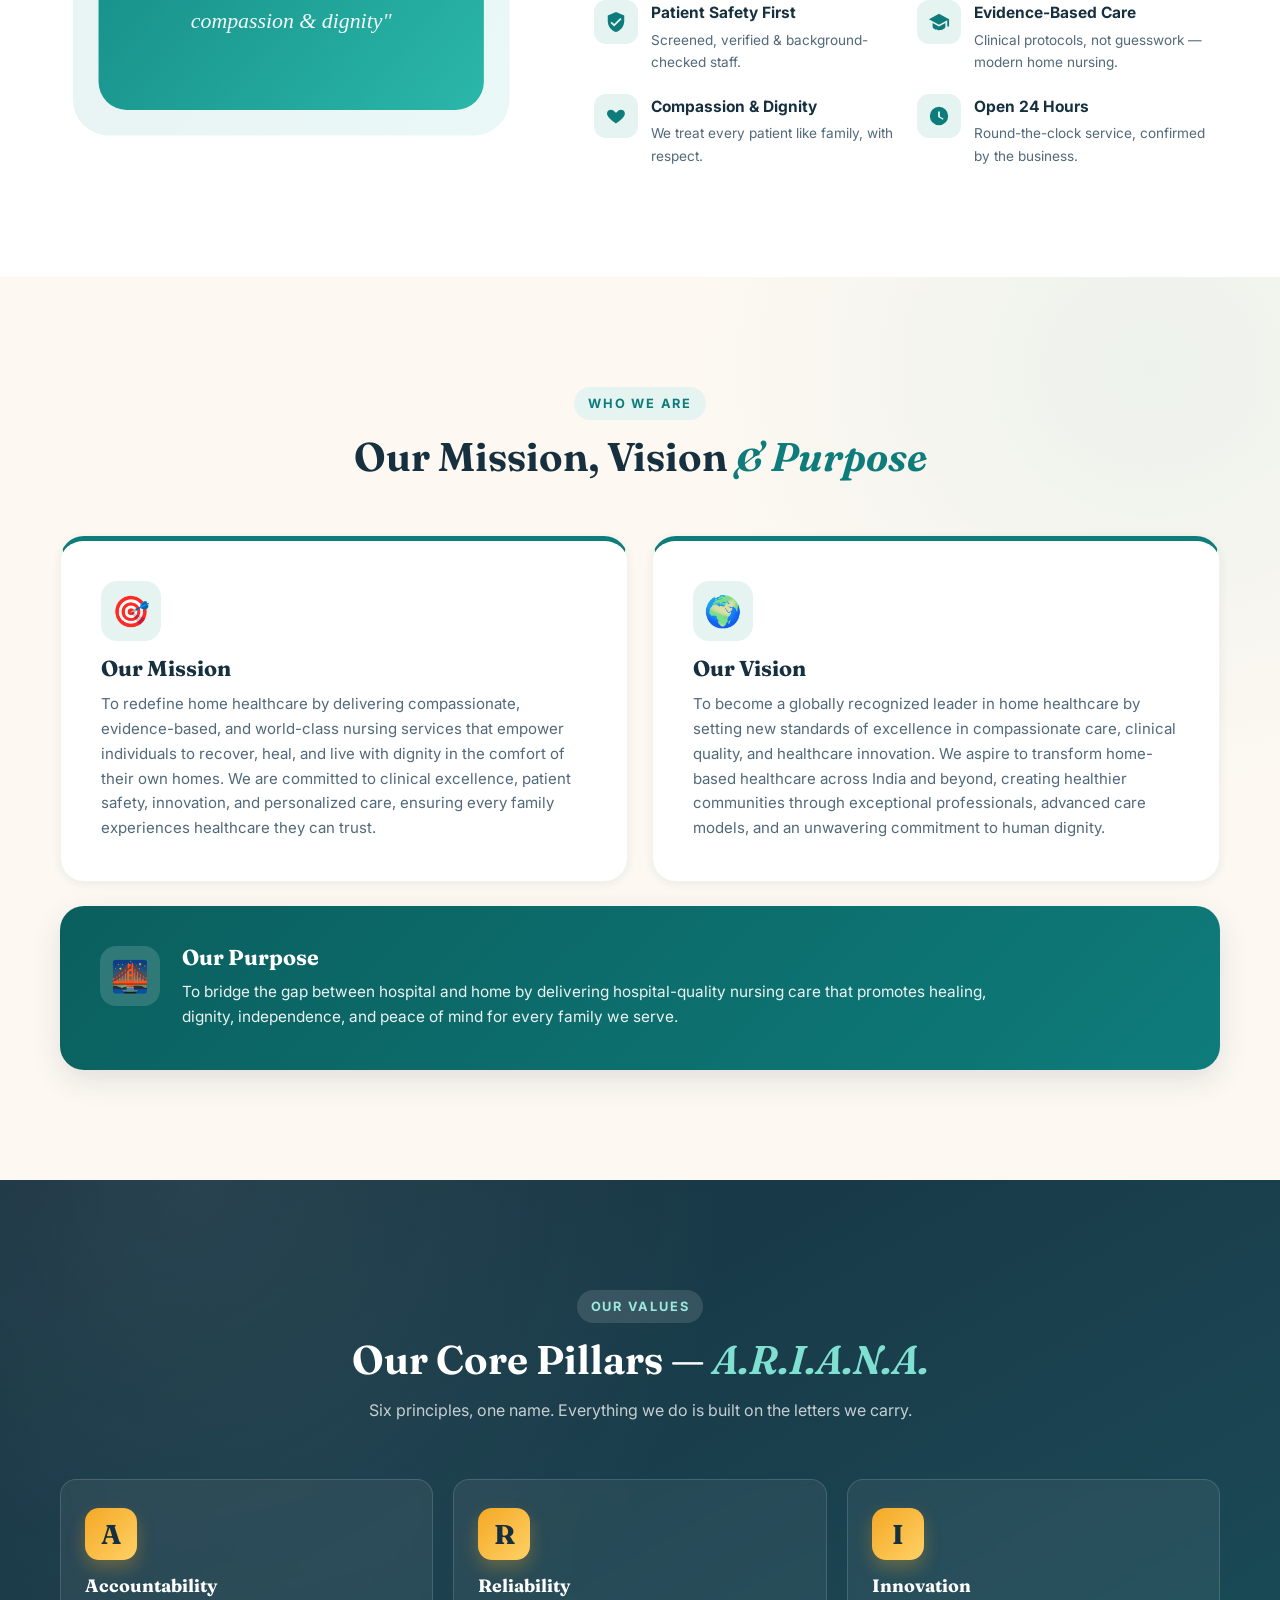
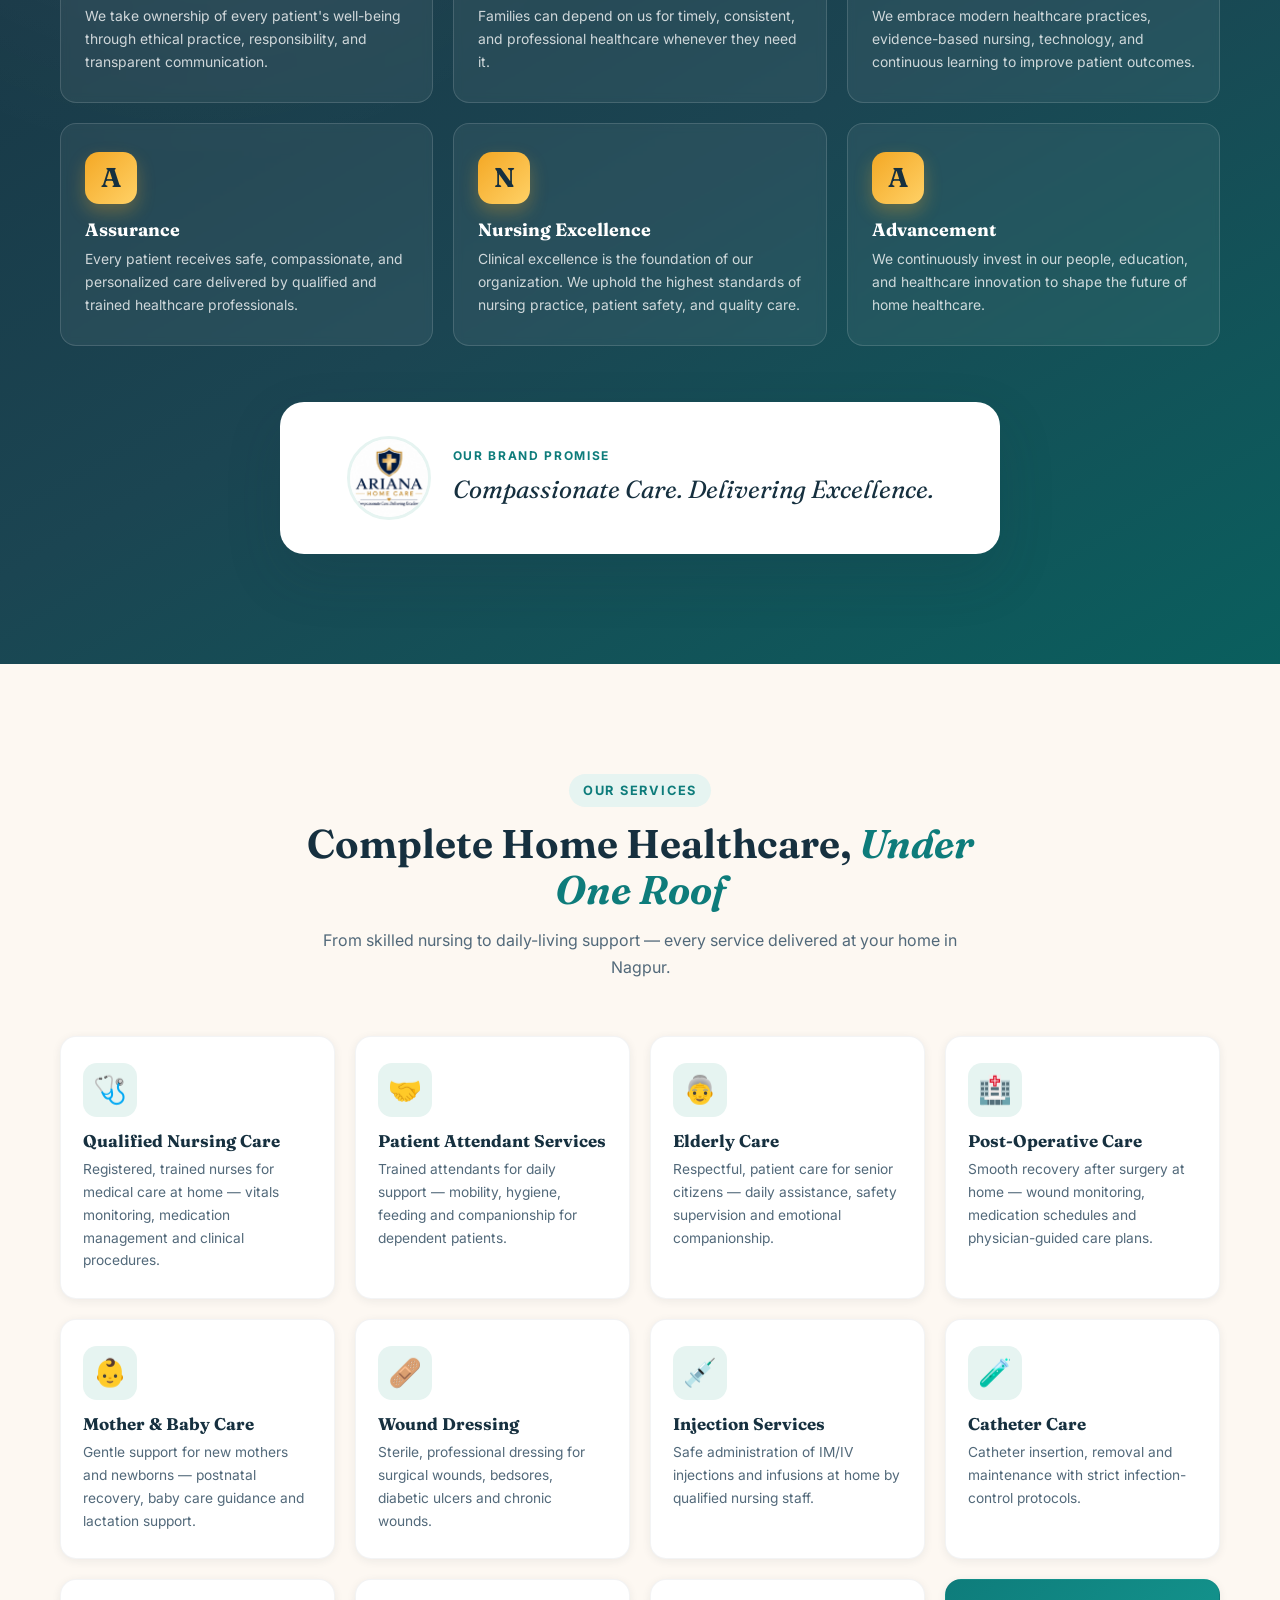
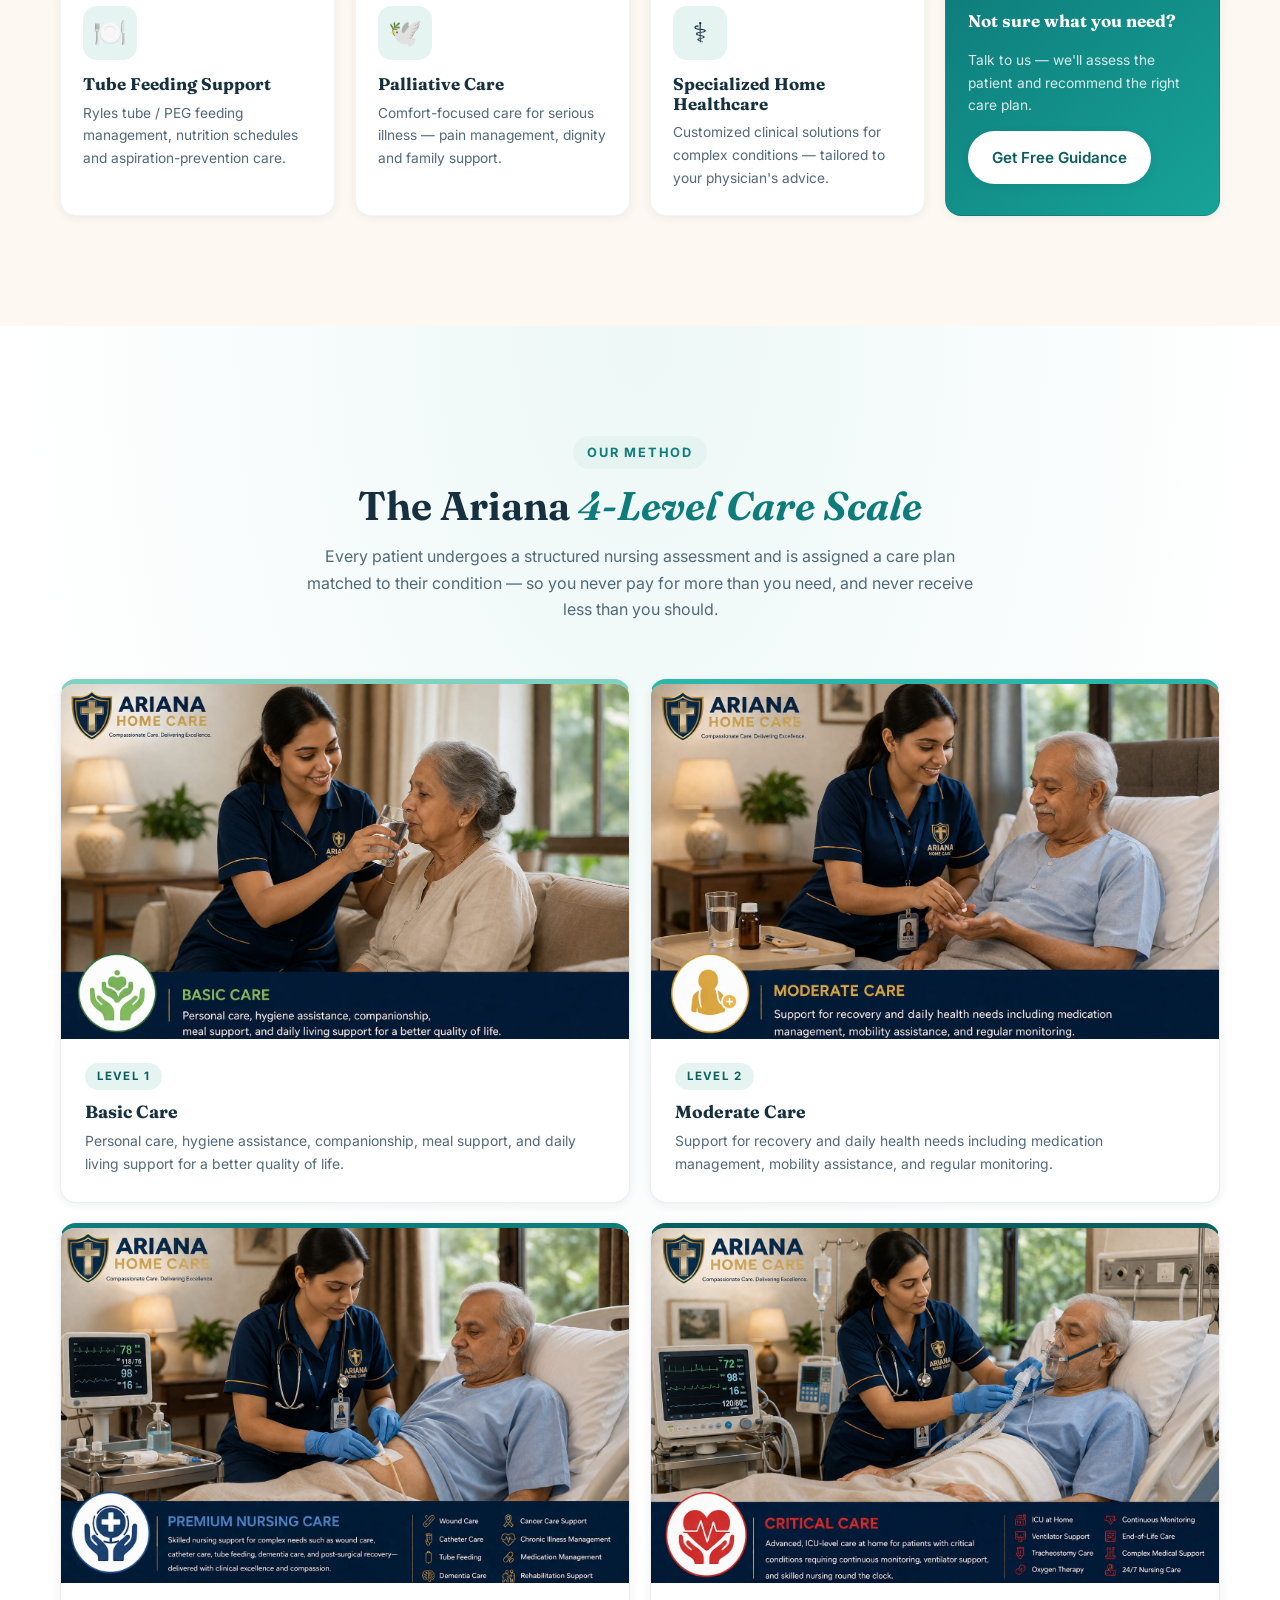
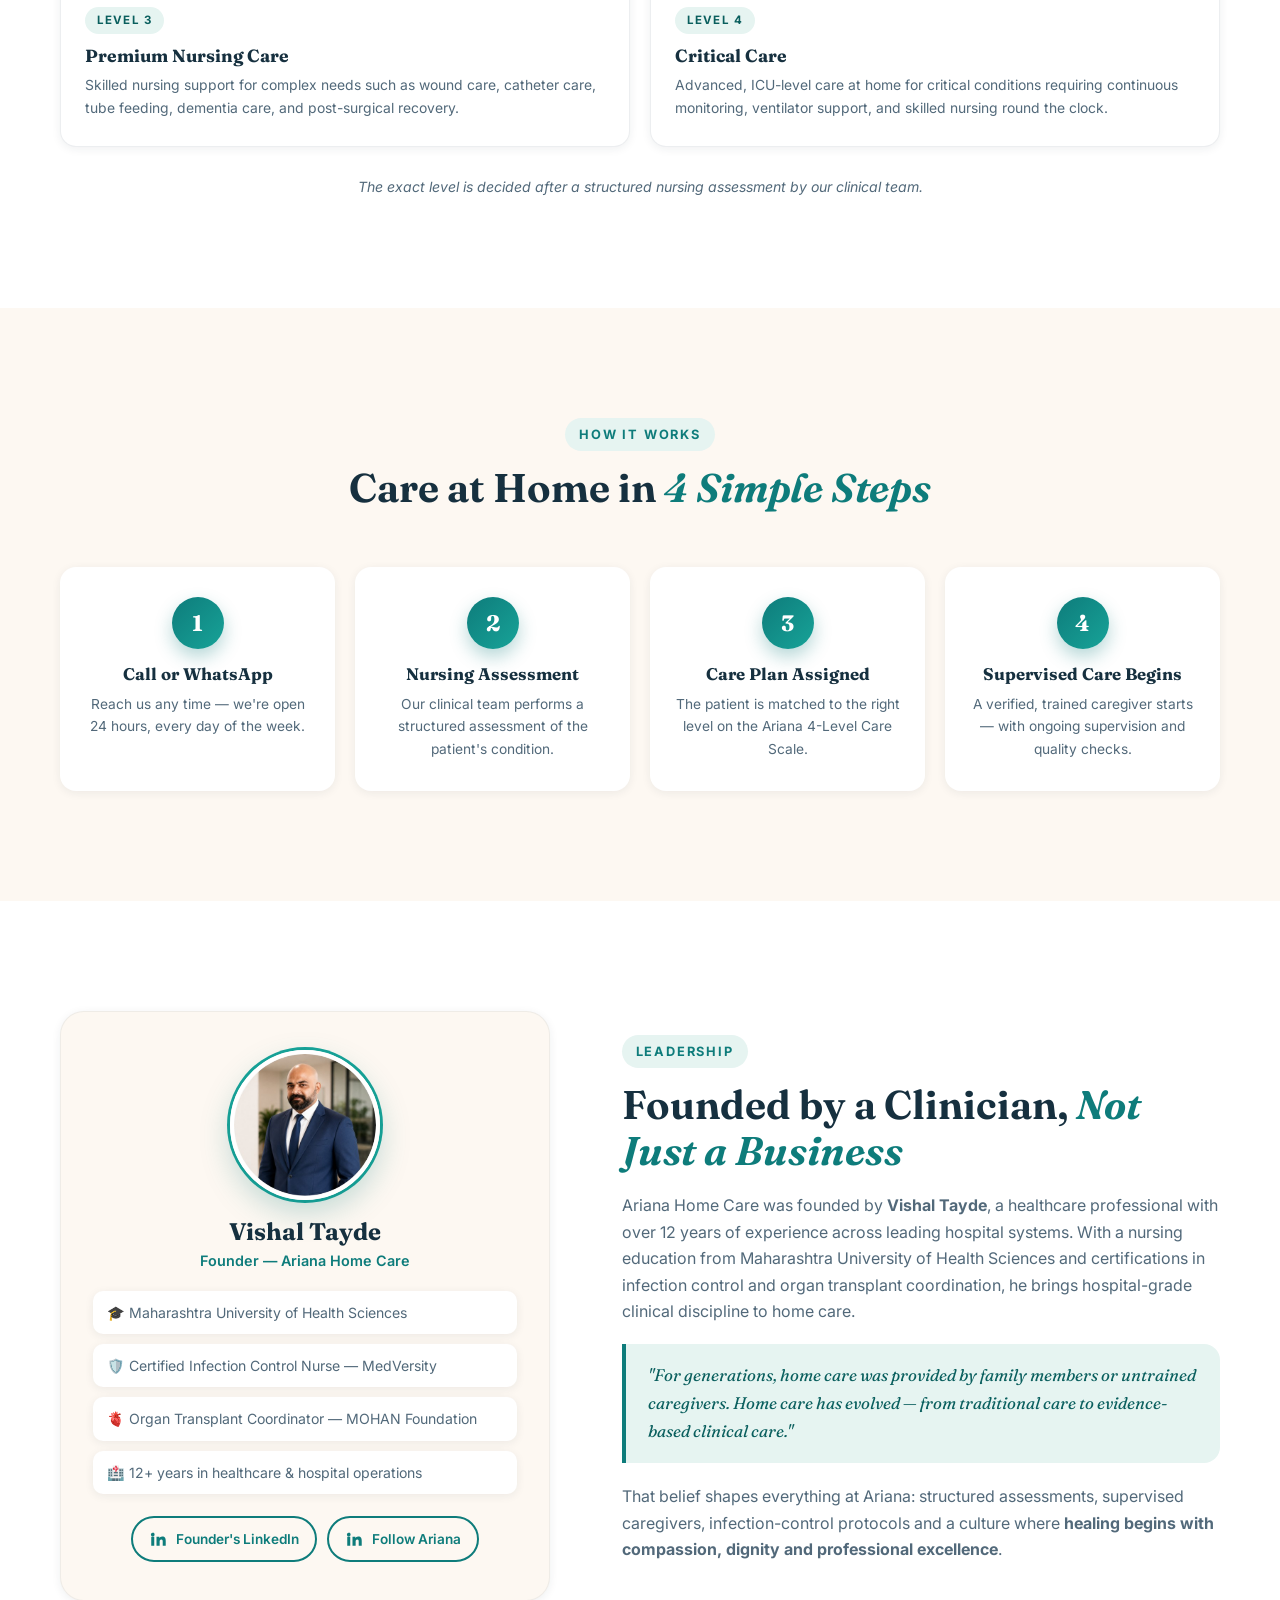
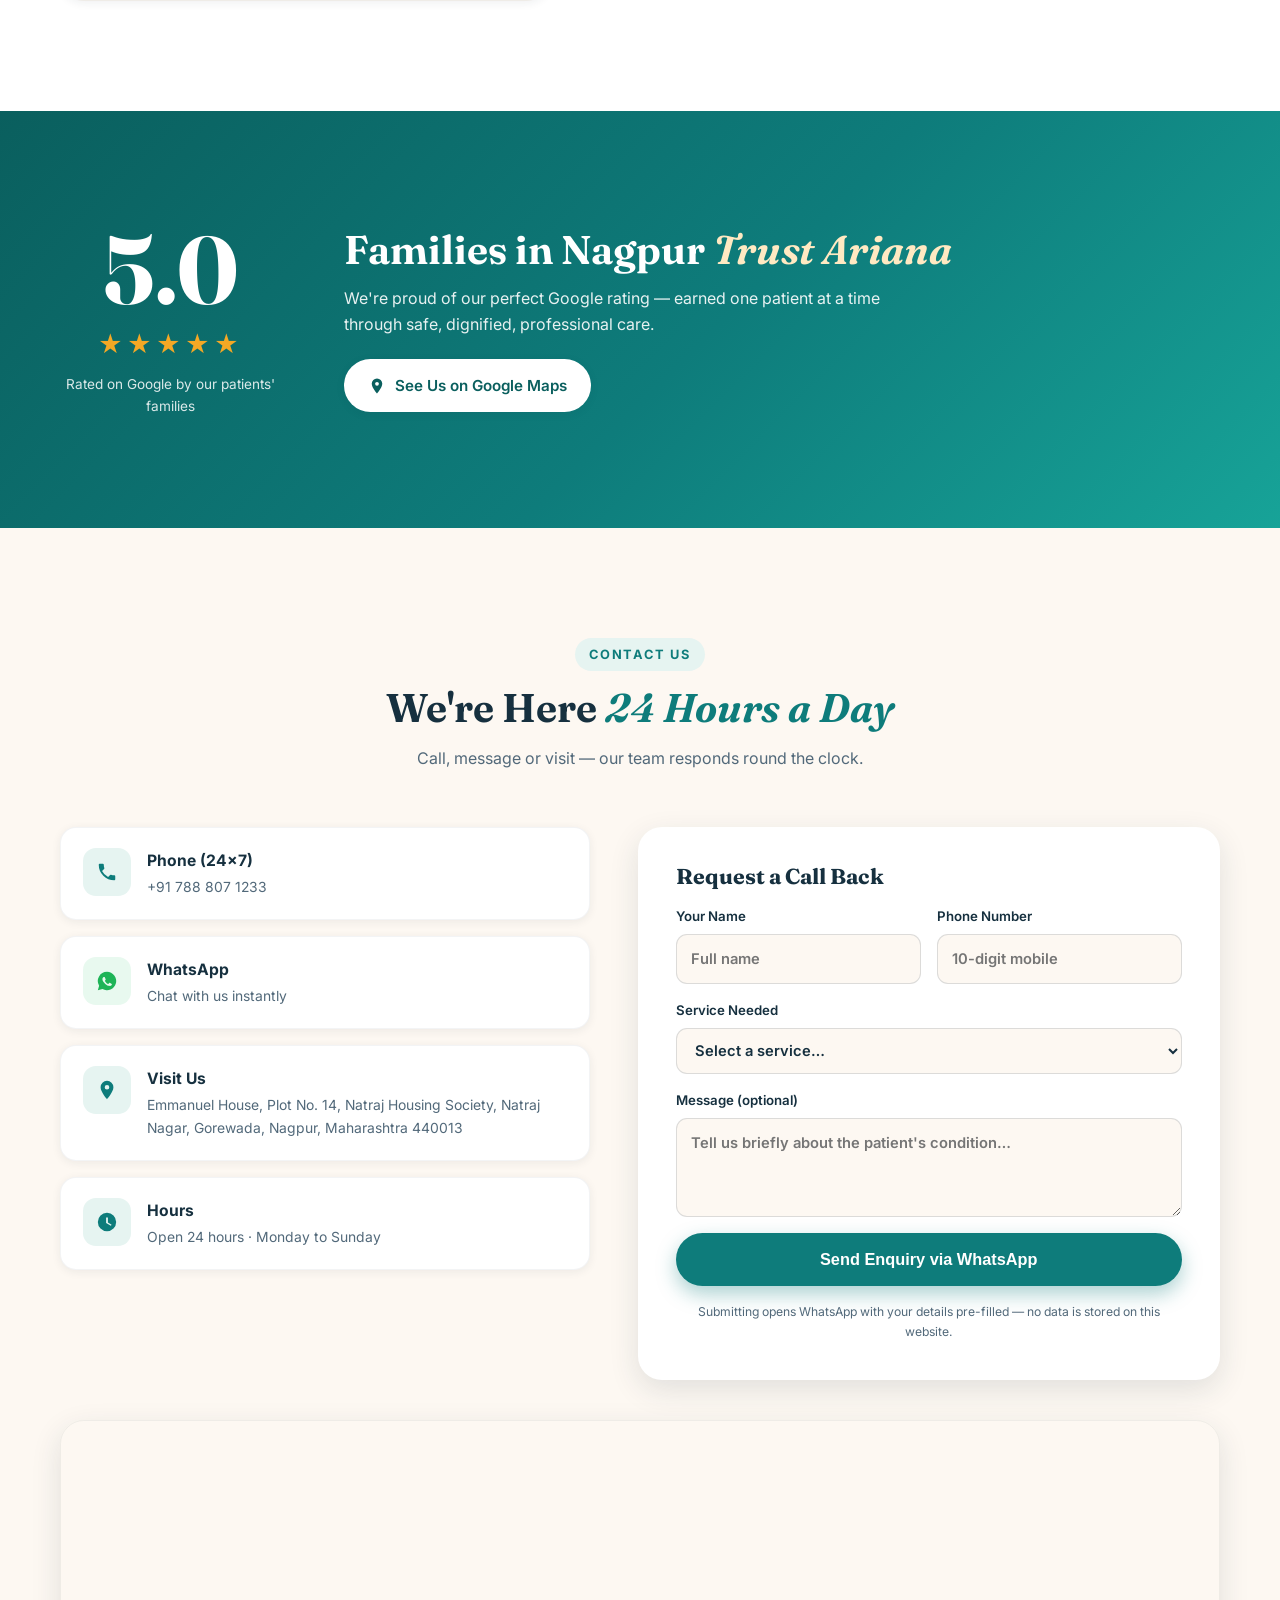
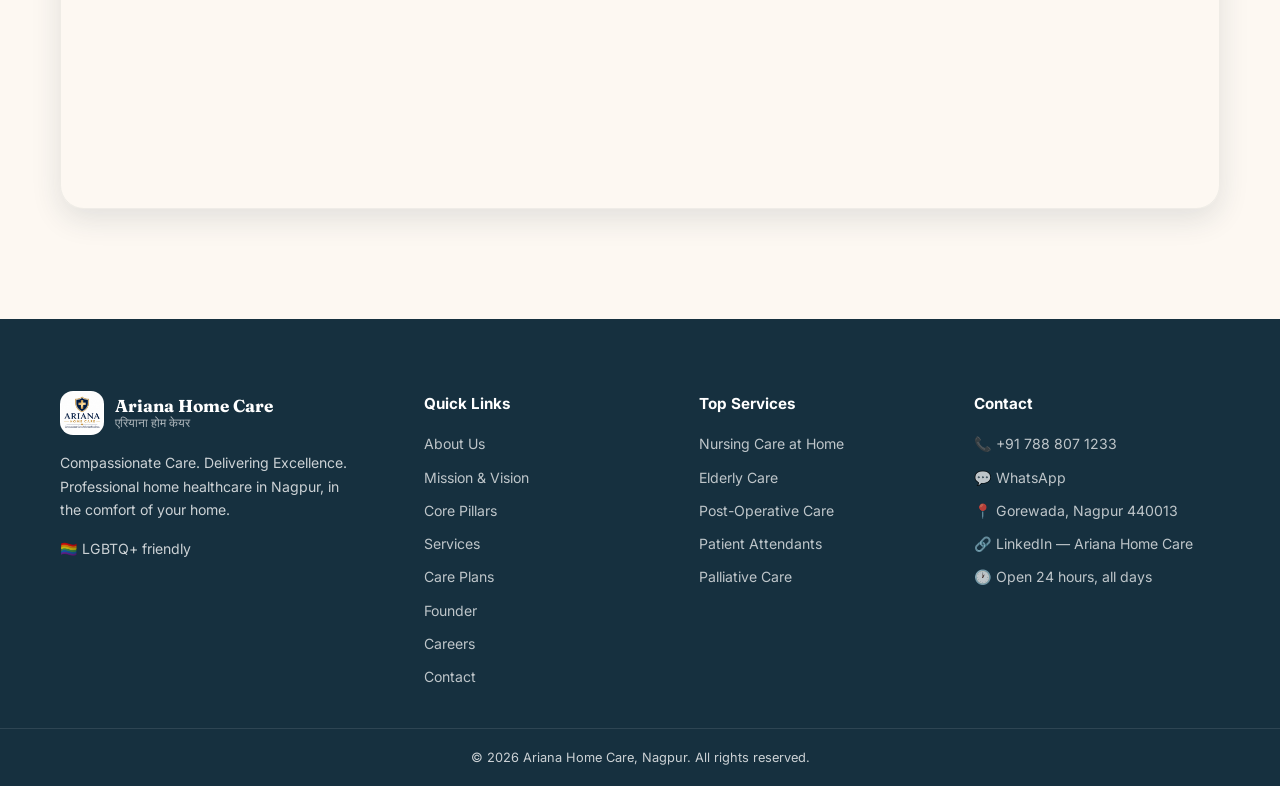
==== commit 16b2e113: "Update contact number site-wide and polish phone UI All tel: links, WhatsApp links and displayed num" ====
--- a/index.html
+++ b/index.html
@@ -4,7 +4,7 @@
   <meta charset="UTF-8">
   <meta name="viewport" content="width=device-width, initial-scale=1.0">
   <title>Ariana Home Care — Professional Home Nursing Services in Nagpur | 24×7</title>
-  <meta name="description" content="Ariana Home Care (एरियाना होम केयर) — Nagpur's trusted 5.0-rated home healthcare provider. Qualified nurses, patient attendants, elderly care, post-operative care & palliative care at home. Open 24 hours. Call 078880 17233.">
+  <meta name="description" content="Ariana Home Care (एरियाना होम केयर) — Nagpur's trusted 5.0-rated home healthcare provider. Qualified nurses, patient attendants, elderly care, post-operative care & palliative care at home. Open 24 hours. Call +91 788 807 1233.">
   <meta name="keywords" content="home nursing Nagpur, home care Nagpur, patient attendant Nagpur, elderly care Nagpur, nursing agency Gorewada, Ariana Home Care">
   <meta property="og:title" content="Ariana Home Care — Professional Home Nursing in Nagpur">
   <meta property="og:description" content="Compassionate, safe and personalized healthcare at home. Rated 5.0 on Google. Open 24 hours.">
@@ -12,7 +12,7 @@
   <link rel="preconnect" href="https://fonts.googleapis.com">
   <link rel="preconnect" href="https://fonts.gstatic.com" crossorigin>
   <link href="https://fonts.googleapis.com/css2?family=Fraunces:opsz,wght@9..144,500;9..144,600;9..144,700&family=Inter:wght@400;500;600;700&display=swap" rel="stylesheet">
-  <link rel="stylesheet" href="styles.css?v=4">
+  <link rel="stylesheet" href="styles.css?v=5">
   <link rel="icon" href="images/logo.jpeg" type="image/jpeg">
   <script type="application/ld+json">
   {
@@ -21,7 +21,7 @@
     "name": "Ariana Home Care",
     "alternateName": "एरियाना होम केयर",
     "description": "Professional home healthcare service provider in Nagpur offering qualified nursing care, patient attendants, elderly care, post-operative care, mother & baby care and palliative care at home.",
-    "telephone": "+917888017233",
+    "telephone": "+917888071233",
     "address": {
       "@type": "PostalAddress",
       "streetAddress": "Emmanuel House, Plot No. 14, Natraj Housing Society, Natraj Nagar, Gorewada",
@@ -49,9 +49,9 @@
         <svg viewBox="0 0 24 24"><path d="M12 2a10 10 0 1 0 10 10A10 10 0 0 0 12 2Zm1 10.6 4 2.3-.8 1.3L11 13V7h2Z"/></svg>
         Open 24 Hours · At Your Home Within 1 Hour
       </span>
-      <a class="topbar-item" href="tel:+917888017233">
+      <a class="topbar-item" href="tel:+917888071233">
         <svg viewBox="0 0 24 24"><path d="M6.6 10.8a15.6 15.6 0 0 0 6.6 6.6l2.2-2.2a1 1 0 0 1 1-.25 11.4 11.4 0 0 0 3.6.58 1 1 0 0 1 1 1V20a1 1 0 0 1-1 1A17 17 0 0 1 3 4a1 1 0 0 1 1-1h3.5a1 1 0 0 1 1 1 11.4 11.4 0 0 0 .57 3.6 1 1 0 0 1-.25 1Z"/></svg>
-        078880 17233
+        +91 788 807 1233
       </a>
     </div>
   </div>
@@ -87,12 +87,12 @@
         <a href="#founder">Founder</a>
         <a href="careers.html">Careers</a>
         <a href="#contact">Contact</a>
-        <a href="tel:+917888017233" class="btn btn-primary nav-cta">
+        <a href="tel:+917888071233" class="btn btn-primary nav-cta">
           <svg viewBox="0 0 24 24"><path d="M6.6 10.8a15.6 15.6 0 0 0 6.6 6.6l2.2-2.2a1 1 0 0 1 1-.25 11.4 11.4 0 0 0 3.6.58 1 1 0 0 1 1 1V20a1 1 0 0 1-1 1A17 17 0 0 1 3 4a1 1 0 0 1 1-1h3.5a1 1 0 0 1 1 1 11.4 11.4 0 0 0 .57 3.6 1 1 0 0 1-.25 1Z"/></svg>
           Call Now
         </a>
         <div class="drawer-foot">
-          <a href="https://wa.me/917888017233?text=Hello%20Ariana%20Home%20Care%2C%20I%20need%20home%20care%20services." target="_blank" rel="noopener" class="btn btn-whatsapp btn-block">
+          <a href="https://wa.me/917888071233?text=Hello%20Ariana%20Home%20Care%2C%20I%20need%20home%20care%20services." target="_blank" rel="noopener" class="btn btn-whatsapp btn-block">
             <svg viewBox="0 0 24 24"><path d="M12 2a10 10 0 0 0-8.6 15.1L2 22l5.1-1.3A10 10 0 1 0 12 2Zm5.2 14.2c-.2.6-1.2 1.2-1.7 1.2-.4.1-1 .1-1.6-.1a14 14 0 0 1-1.5-.5 11.6 11.6 0 0 1-4.4-3.9 5 5 0 0 1-1-2.7 2.9 2.9 0 0 1 .9-2.2.9.9 0 0 1 .7-.3h.5c.2 0 .4 0 .6.4l.8 2c.1.2.1.4 0 .6l-.4.6-.3.3c-.1.2-.2.3-.1.5a7.6 7.6 0 0 0 1.4 1.8 8.7 8.7 0 0 0 2 1.3c.3.1.4.1.6-.1l.7-.9c.2-.2.4-.3.6-.2l1.8.9c.3.1.5.2.5.3a2.3 2.3 0 0 1-.1 1Z"/></svg>
             WhatsApp Us
           </a>
@@ -121,11 +121,11 @@
           your doorstep, <strong>24 hours a day</strong>.
         </p>
         <div class="hero-actions">
-          <a href="tel:+917888017233" class="btn btn-primary btn-lg">
+          <a href="tel:+917888071233" class="btn btn-primary btn-lg">
             <svg viewBox="0 0 24 24"><path d="M6.6 10.8a15.6 15.6 0 0 0 6.6 6.6l2.2-2.2a1 1 0 0 1 1-.25 11.4 11.4 0 0 0 3.6.58 1 1 0 0 1 1 1V20a1 1 0 0 1-1 1A17 17 0 0 1 3 4a1 1 0 0 1 1-1h3.5a1 1 0 0 1 1 1 11.4 11.4 0 0 0 .57 3.6 1 1 0 0 1-.25 1Z"/></svg>
-            Call 078880 17233
+            Call +91 788 807 1233
           </a>
-          <a href="https://wa.me/917888017233?text=Hello%20Ariana%20Home%20Care%2C%20I%20need%20home%20care%20services." target="_blank" rel="noopener" class="btn btn-whatsapp btn-lg">
+          <a href="https://wa.me/917888071233?text=Hello%20Ariana%20Home%20Care%2C%20I%20need%20home%20care%20services." target="_blank" rel="noopener" class="btn btn-whatsapp btn-lg">
             <svg viewBox="0 0 24 24"><path d="M12 2a10 10 0 0 0-8.6 15.1L2 22l5.1-1.3A10 10 0 1 0 12 2Zm5.2 14.2c-.2.6-1.2 1.2-1.7 1.2-.4.1-1 .1-1.6-.1a14 14 0 0 1-1.5-.5 11.6 11.6 0 0 1-4.4-3.9 5 5 0 0 1-1-2.7 2.9 2.9 0 0 1 .9-2.2.9.9 0 0 1 .7-.3h.5c.2 0 .4 0 .6.4l.8 2c.1.2.1.4 0 .6l-.4.6-.3.3c-.1.2-.2.3-.1.5a7.6 7.6 0 0 0 1.4 1.8 8.7 8.7 0 0 0 2 1.3c.3.1.4.1.6-.1l.7-.9c.2-.2.4-.3.6-.2l1.8.9c.3.1.5.2.5.3a2.3 2.3 0 0 1-.1 1Z"/></svg>
             WhatsApp Us
           </a>
@@ -417,7 +417,7 @@
         <article class="service-card service-card-cta reveal">
           <h3>Not sure what you need?</h3>
           <p>Talk to us — we'll assess the patient and recommend the right care plan.</p>
-          <a href="tel:+917888017233" class="btn btn-light">Get Free Guidance</a>
+          <a href="tel:+917888071233" class="btn btn-light">Get Free Guidance</a>
         </article>
       </div>
     </div>
@@ -578,13 +578,13 @@
       </div>
       <div class="contact-grid">
         <div class="contact-info reveal">
-          <a class="contact-card" href="tel:+917888017233">
+          <a class="contact-card" href="tel:+917888071233">
             <span class="contact-icon">
               <svg viewBox="0 0 24 24"><path d="M6.6 10.8a15.6 15.6 0 0 0 6.6 6.6l2.2-2.2a1 1 0 0 1 1-.25 11.4 11.4 0 0 0 3.6.58 1 1 0 0 1 1 1V20a1 1 0 0 1-1 1A17 17 0 0 1 3 4a1 1 0 0 1 1-1h3.5a1 1 0 0 1 1 1 11.4 11.4 0 0 0 .57 3.6 1 1 0 0 1-.25 1Z"/></svg>
             </span>
-            <div><h4>Phone (24×7)</h4><p>078880 17233</p></div>
+            <div><h4>Phone (24×7)</h4><p>+91 788 807 1233</p></div>
           </a>
-          <a class="contact-card" href="https://wa.me/917888017233?text=Hello%20Ariana%20Home%20Care%2C%20I%20need%20home%20care%20services." target="_blank" rel="noopener">
+          <a class="contact-card" href="https://wa.me/917888071233?text=Hello%20Ariana%20Home%20Care%2C%20I%20need%20home%20care%20services." target="_blank" rel="noopener">
             <span class="contact-icon wa">
               <svg viewBox="0 0 24 24"><path d="M12 2a10 10 0 0 0-8.6 15.1L2 22l5.1-1.3A10 10 0 1 0 12 2Zm5.2 14.2c-.2.6-1.2 1.2-1.7 1.2-.4.1-1 .1-1.6-.1a14 14 0 0 1-1.5-.5 11.6 11.6 0 0 1-4.4-3.9 5 5 0 0 1-1-2.7 2.9 2.9 0 0 1 .9-2.2.9.9 0 0 1 .7-.3h.5c.2 0 .4 0 .6.4l.8 2c.1.2.1.4 0 .6l-.4.6-.3.3c-.1.2-.2.3-.1.5a7.6 7.6 0 0 0 1.4 1.8 8.7 8.7 0 0 0 2 1.3c.3.1.4.1.6-.1l.7-.9c.2-.2.4-.3.6-.2l1.8.9c.3.1.5.2.5.3a2.3 2.3 0 0 1-.1 1Z"/></svg>
             </span>
@@ -686,8 +686,8 @@
       </div>
       <div class="footer-col">
         <h4>Contact</h4>
-        <a href="tel:+917888017233">📞 078880 17233</a>
-        <a href="https://wa.me/917888017233" target="_blank" rel="noopener">💬 WhatsApp</a>
+        <a href="tel:+917888071233">📞 +91 788 807 1233</a>
+        <a href="https://wa.me/917888071233" target="_blank" rel="noopener">💬 WhatsApp</a>
         <a href="https://maps.app.goo.gl/9BTj2P8yyB4WMgLZ7" target="_blank" rel="noopener">📍 Gorewada, Nagpur 440013</a>
         <a href="https://www.linkedin.com/company/ariana-home-care/" target="_blank" rel="noopener">🔗 LinkedIn — Ariana Home Care</a>
         <span>🕐 Open 24 hours, all days</span>
@@ -701,13 +701,13 @@
   </footer>
 
   <!-- ======= FLOATING ACTIONS ======= -->
-  <a href="https://wa.me/917888017233?text=Hello%20Ariana%20Home%20Care%2C%20I%20need%20home%20care%20services." target="_blank" rel="noopener" class="float-whatsapp" aria-label="Chat on WhatsApp">
+  <a href="https://wa.me/917888071233?text=Hello%20Ariana%20Home%20Care%2C%20I%20need%20home%20care%20services." target="_blank" rel="noopener" class="float-whatsapp" aria-label="Chat on WhatsApp">
     <svg viewBox="0 0 24 24"><path d="M12 2a10 10 0 0 0-8.6 15.1L2 22l5.1-1.3A10 10 0 1 0 12 2Zm5.2 14.2c-.2.6-1.2 1.2-1.7 1.2-.4.1-1 .1-1.6-.1a14 14 0 0 1-1.5-.5 11.6 11.6 0 0 1-4.4-3.9 5 5 0 0 1-1-2.7 2.9 2.9 0 0 1 .9-2.2.9.9 0 0 1 .7-.3h.5c.2 0 .4 0 .6.4l.8 2c.1.2.1.4 0 .6l-.4.6-.3.3c-.1.2-.2.3-.1.5a7.6 7.6 0 0 0 1.4 1.8 8.7 8.7 0 0 0 2 1.3c.3.1.4.1.6-.1l.7-.9c.2-.2.4-.3.6-.2l1.8.9c.3.1.5.2.5.3a2.3 2.3 0 0 1-.1 1Z"/></svg>
   </a>
 
   <div class="mobile-callbar">
-    <a href="tel:+917888017233" class="btn btn-primary">📞 Call Now</a>
-    <a href="https://wa.me/917888017233" target="_blank" rel="noopener" class="btn btn-whatsapp">💬 WhatsApp</a>
+    <a href="tel:+917888071233" class="btn btn-primary">📞 Call Now</a>
+    <a href="https://wa.me/917888071233" target="_blank" rel="noopener" class="btn btn-whatsapp">💬 WhatsApp</a>
   </div>
 
   <script src="script.js?v=3"></script>
--- a/styles.css
+++ b/styles.css
@@ -39,6 +39,7 @@
   background: var(--white);
   line-height: 1.65;
   -webkit-font-smoothing: antialiased;
+  -webkit-tap-highlight-color: transparent;
   overflow-x: hidden;
 }
 
@@ -879,7 +880,8 @@
   z-index: 65;
   background: var(--white);
   box-shadow: 0 -6px 24px rgba(22, 48, 63, 0.14);
-  padding: 10px 14px;
+  /* safe-area keeps buttons above iPhone home indicator */
+  padding: 10px 14px calc(10px + env(safe-area-inset-bottom, 0px));
   gap: 10px;
 }
 .mobile-callbar .btn { flex: 1; justify-content: center; }
@@ -1042,7 +1044,8 @@
   .topbar-inner { justify-content: center; }
   .topbar-inner .topbar-item:first-child { display: none; }
   .services-grid { grid-template-columns: 1fr 1fr; }
-  .stats-grid { grid-template-columns: 1fr 1fr; }
+  .stats-grid { grid-template-columns: 1fr 1fr; gap: 12px; }
+  .stat { padding: 18px 10px; }
   .about-points { grid-template-columns: 1fr; }
   .form-row { grid-template-columns: 1fr; }
   .scale-grid, .how-grid { grid-template-columns: 1fr; }
@@ -1050,10 +1053,29 @@
   .purpose-card { flex-direction: column; }
   .brand-promise { flex-direction: column; text-align: center; }
   .footer-grid { grid-template-columns: 1fr; }
+
+  /* Phone-first polish */
+  .hero { padding-top: 34px; }
+  .hero-sub { font-size: 1rem; }
+  .section { padding: 52px 0; }
+  .section-head { margin-bottom: 30px; }
+  .map-wrap iframe { height: 300px; }
+  /* 16px inputs stop iOS Safari from zooming in on focus */
+  .contact-form input,
+  .contact-form select,
+  .contact-form textarea { font-size: 16px; }
+  .contact-card { padding: 16px 18px; }
+  .rating-score { font-size: 3.6rem; }
 }
 
 @media (max-width: 460px) {
   .services-grid { grid-template-columns: 1fr; }
   .hero-actions .btn { width: 100%; justify-content: center; }
   .float-card { font-size: 0.72rem; padding: 9px 12px; }
-}
+  .brand-text strong { font-size: 0.98rem; }
+  .brand-text small { font-size: 0.66rem; }
+  .brand-mark { width: 40px; height: 40px; }
+  .btn-lg { padding: 14px 22px; font-size: 0.98rem; }
+  .service-card { padding: 22px 18px; }
+  .container { width: 92%; }
+}
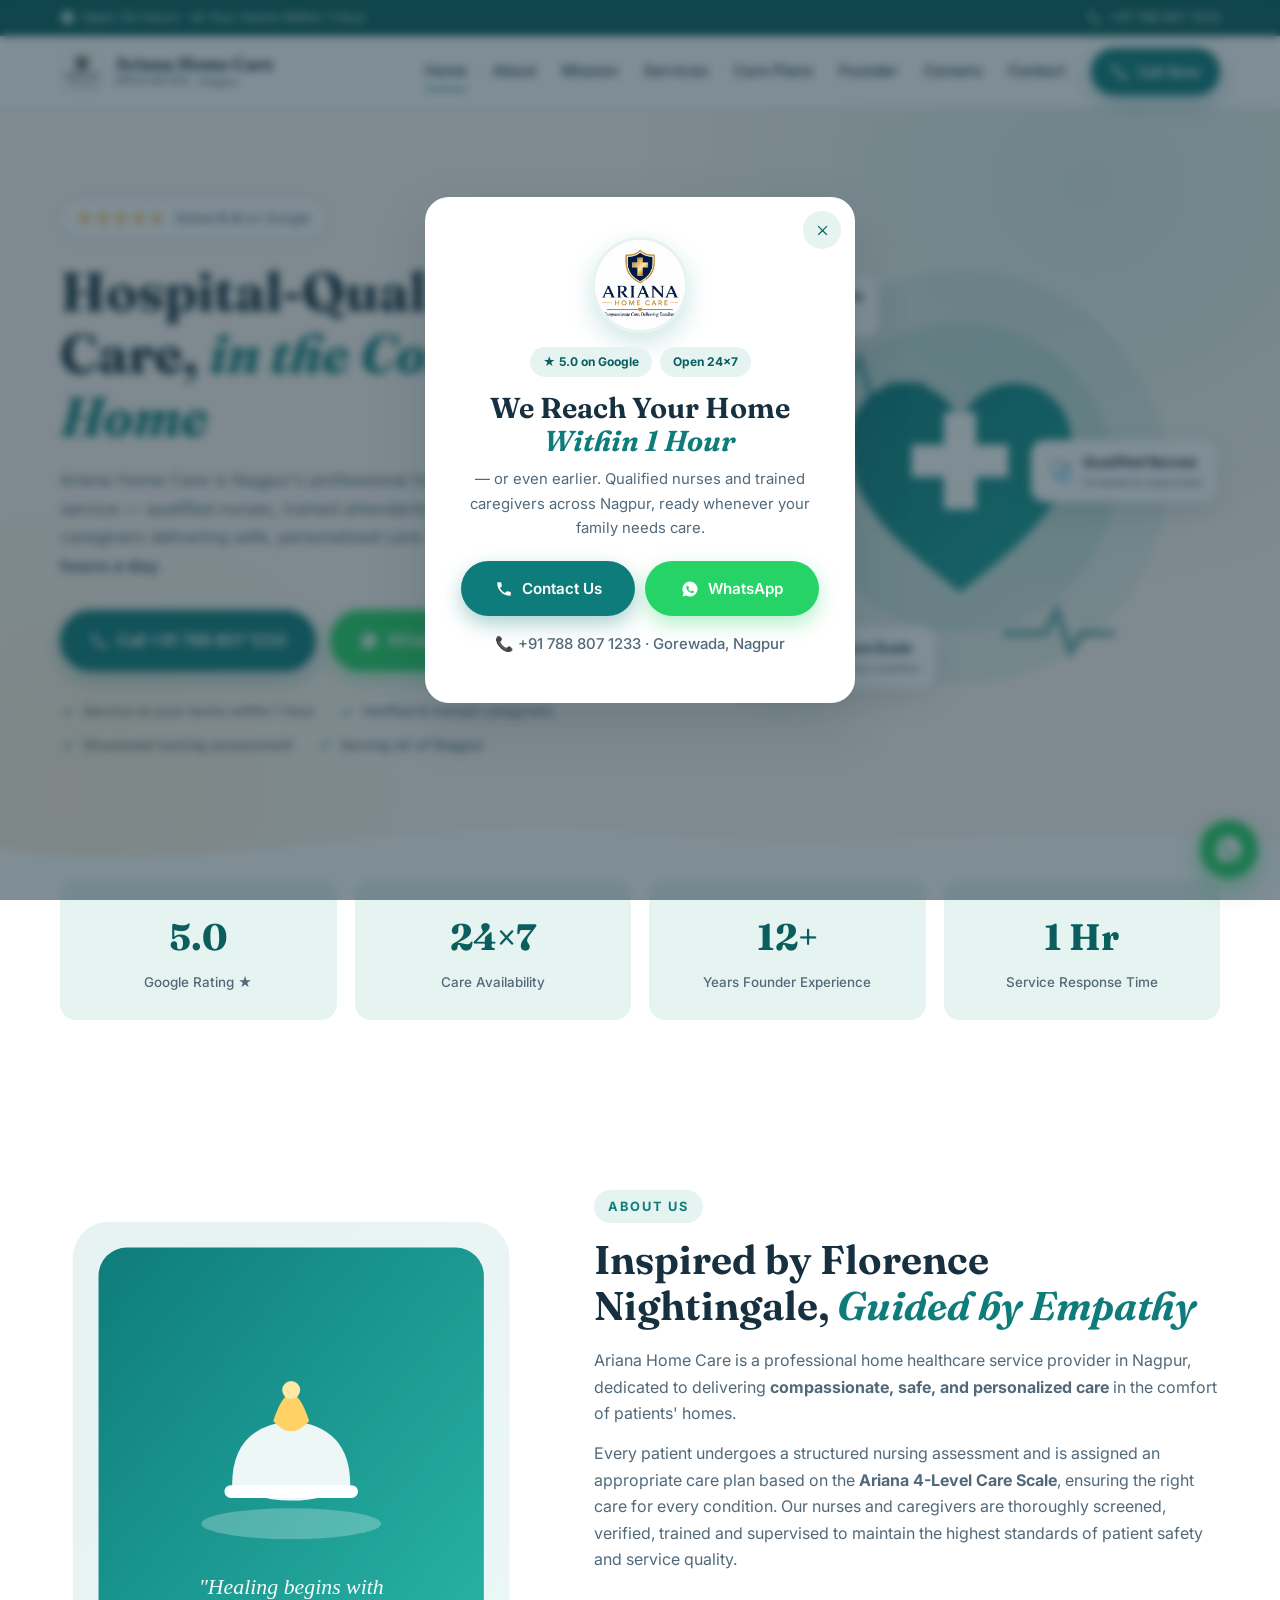
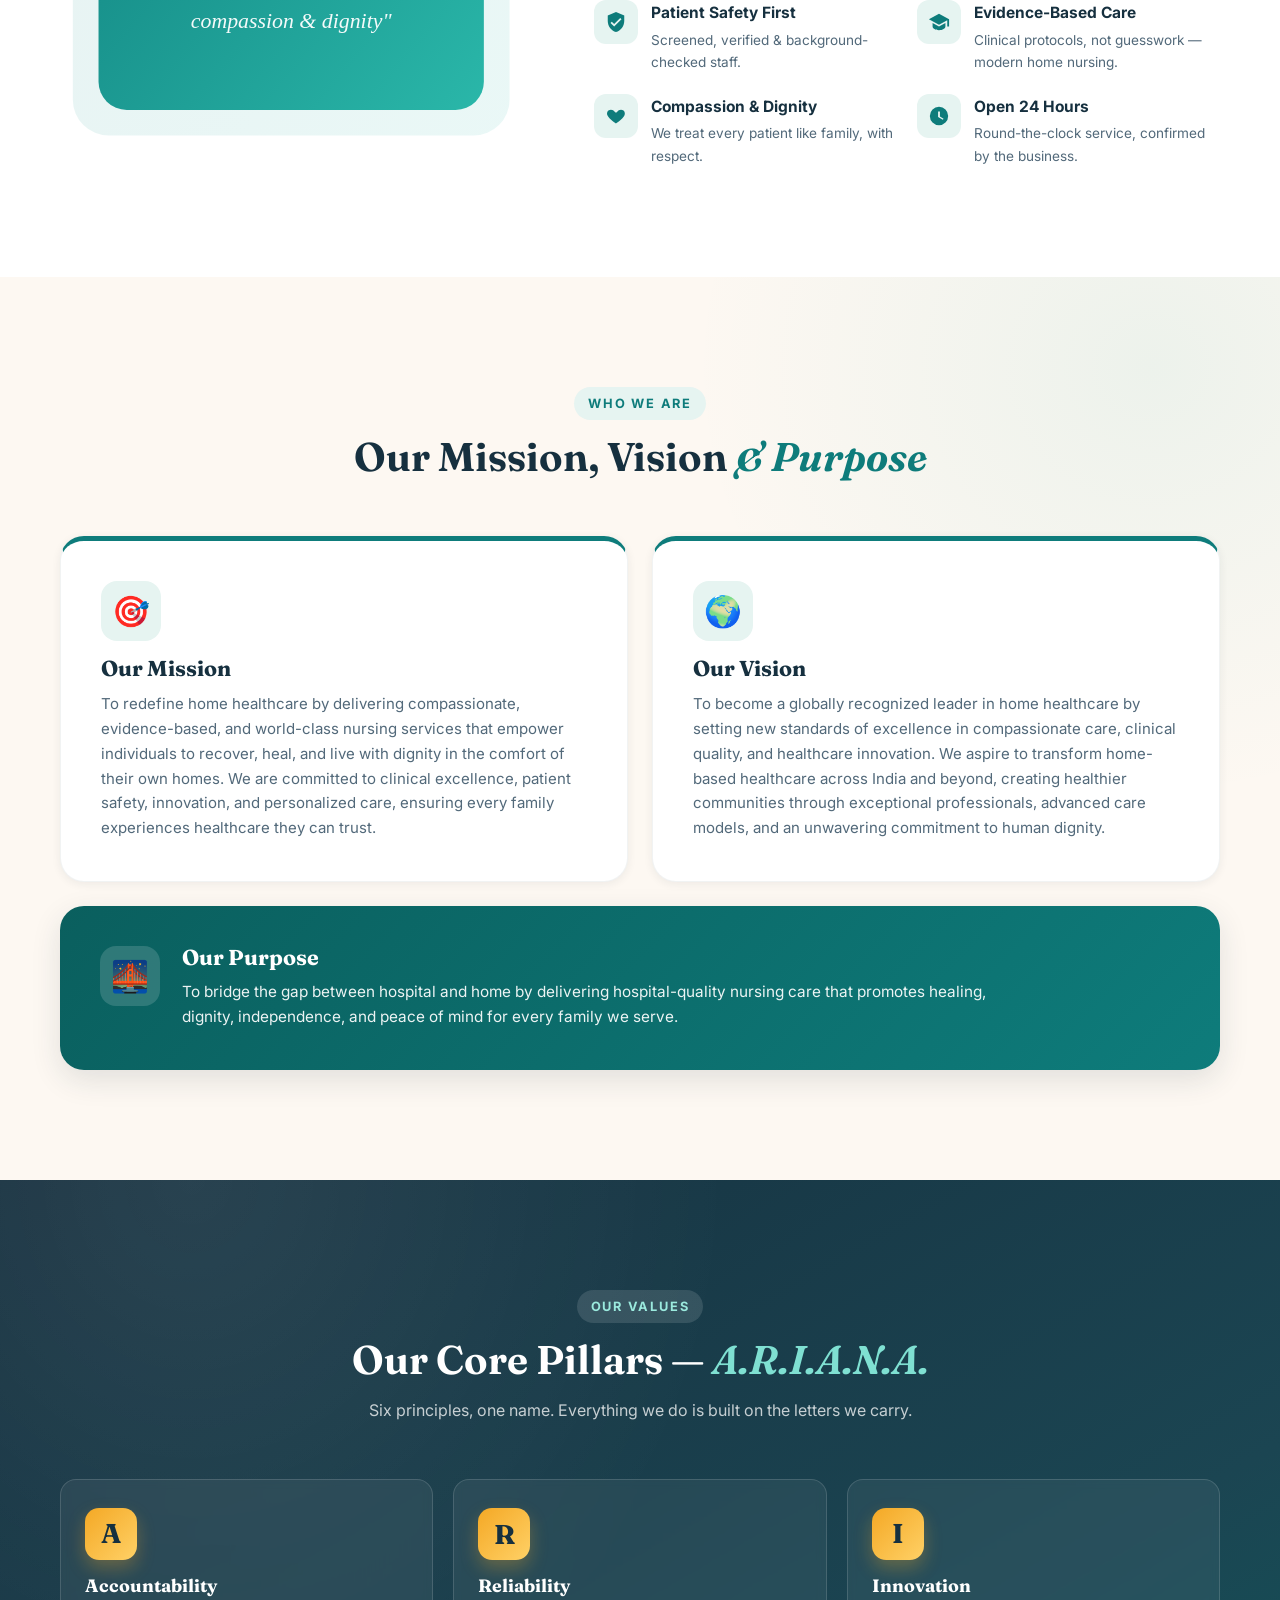
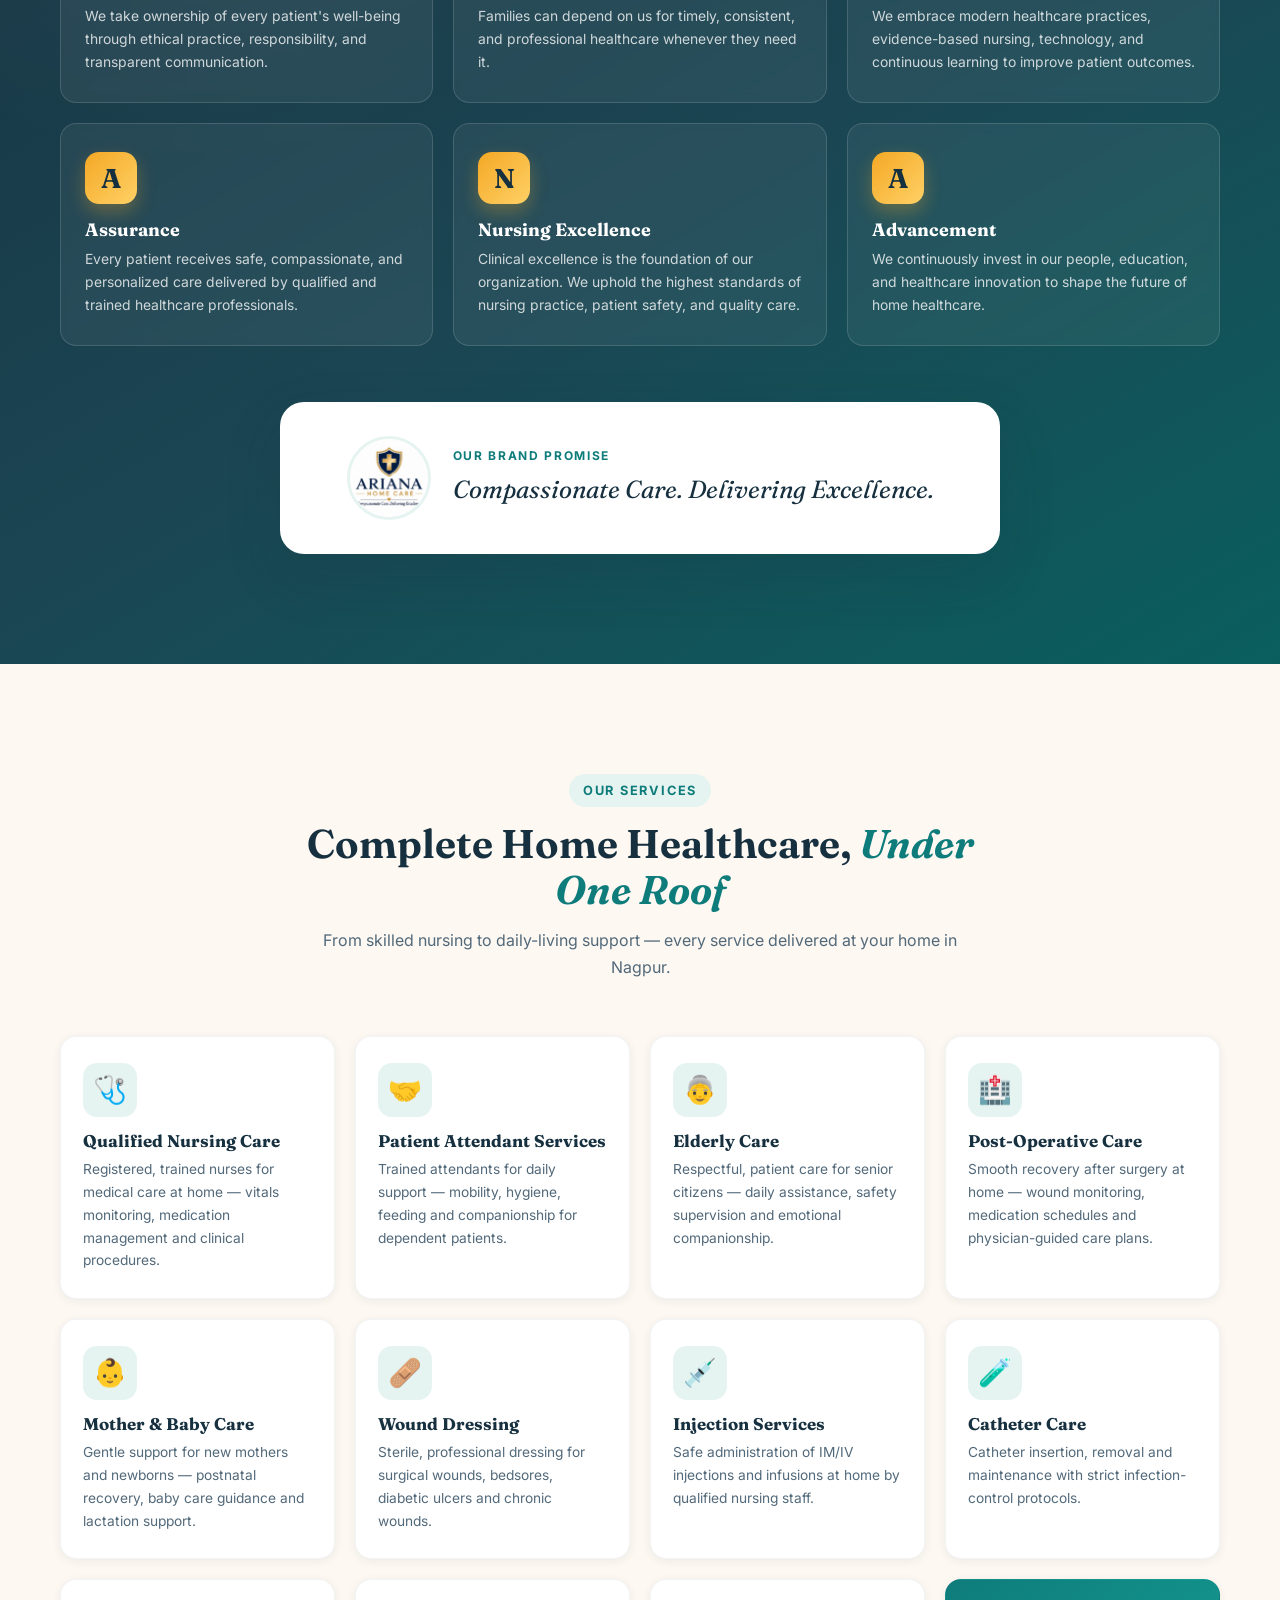
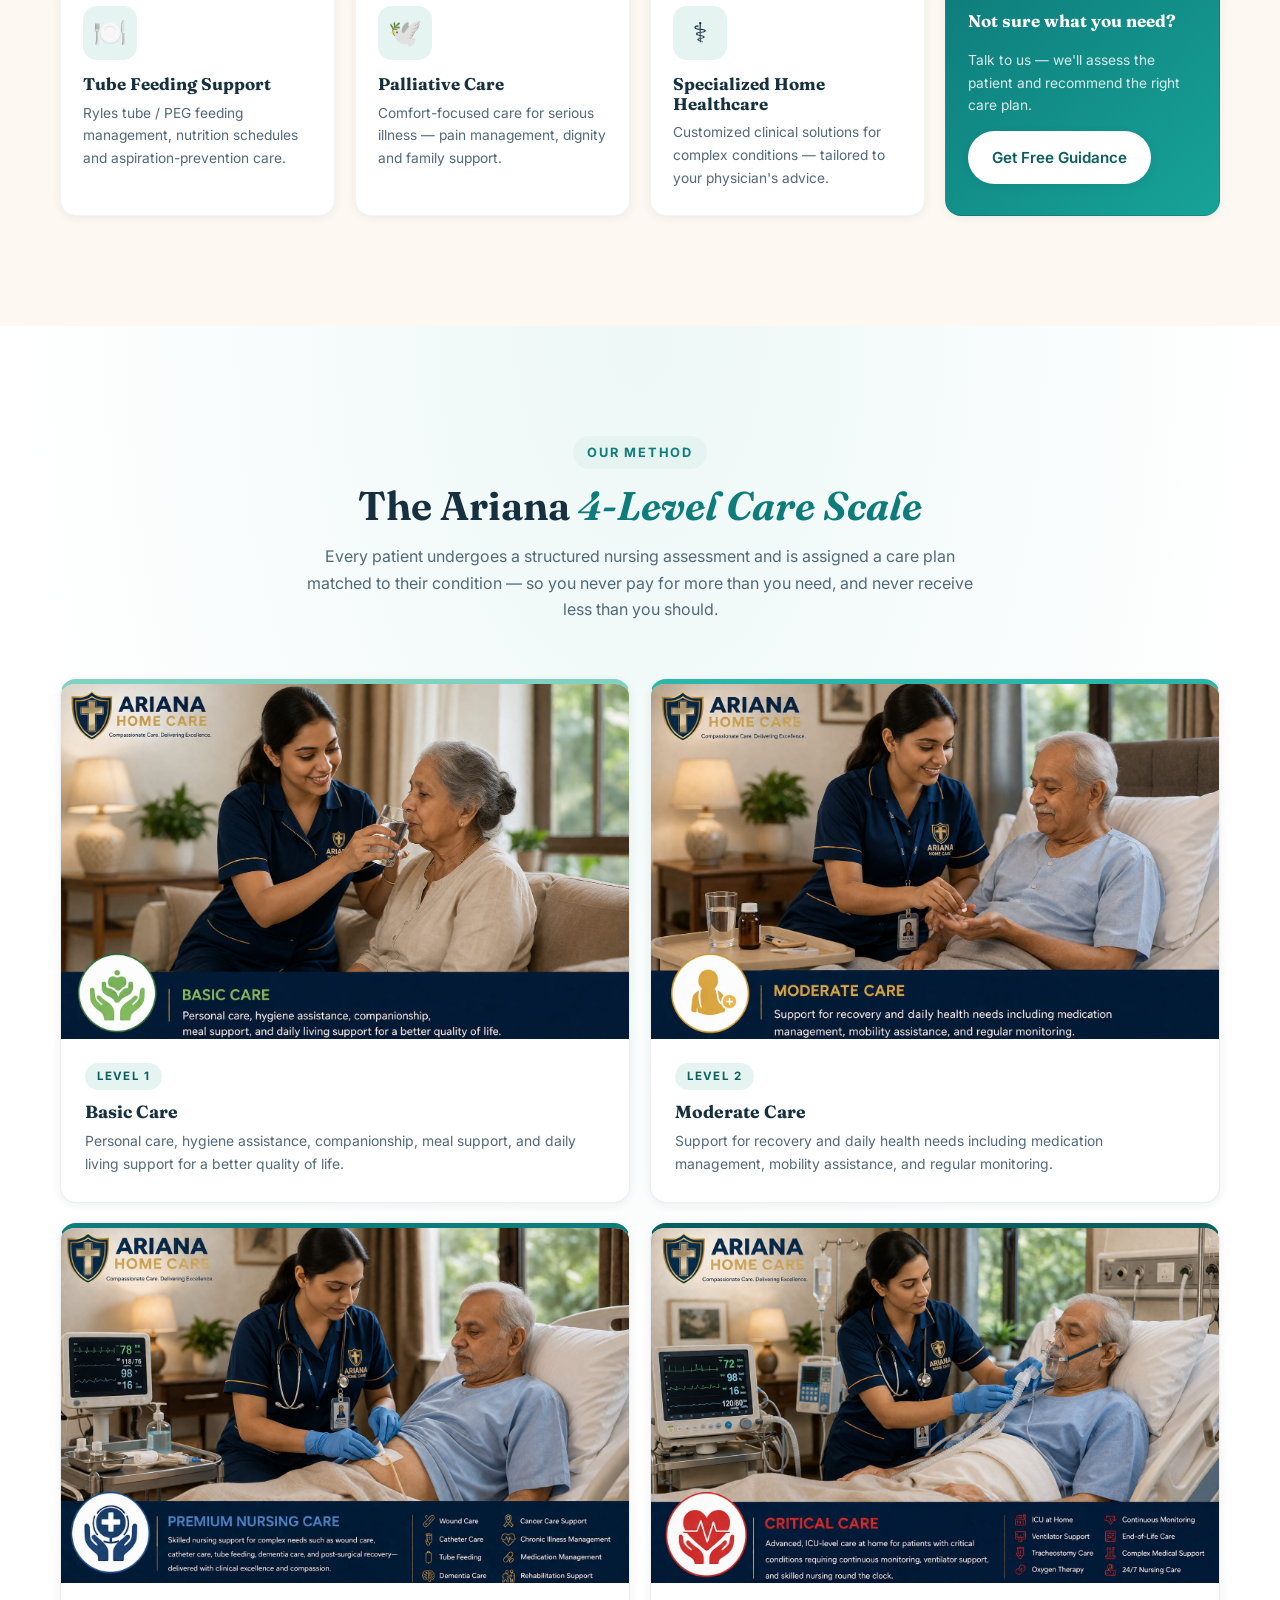
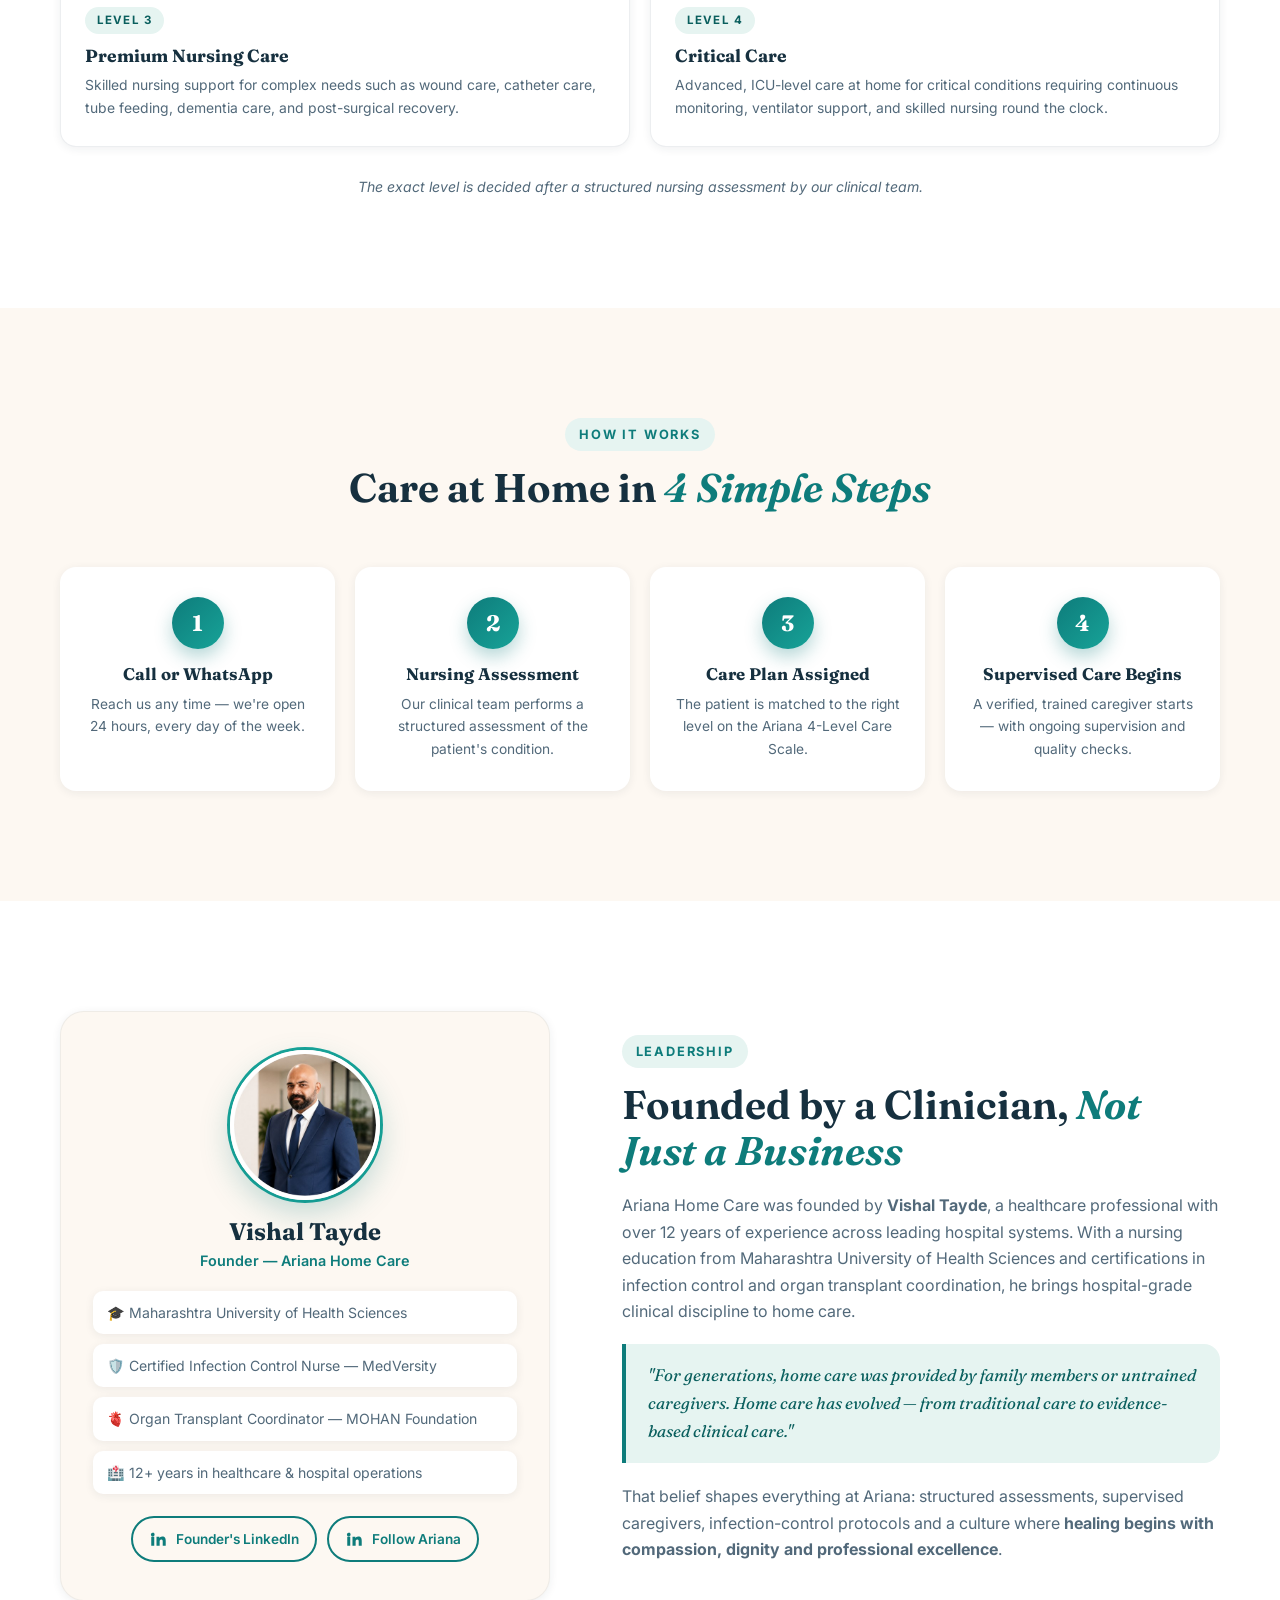
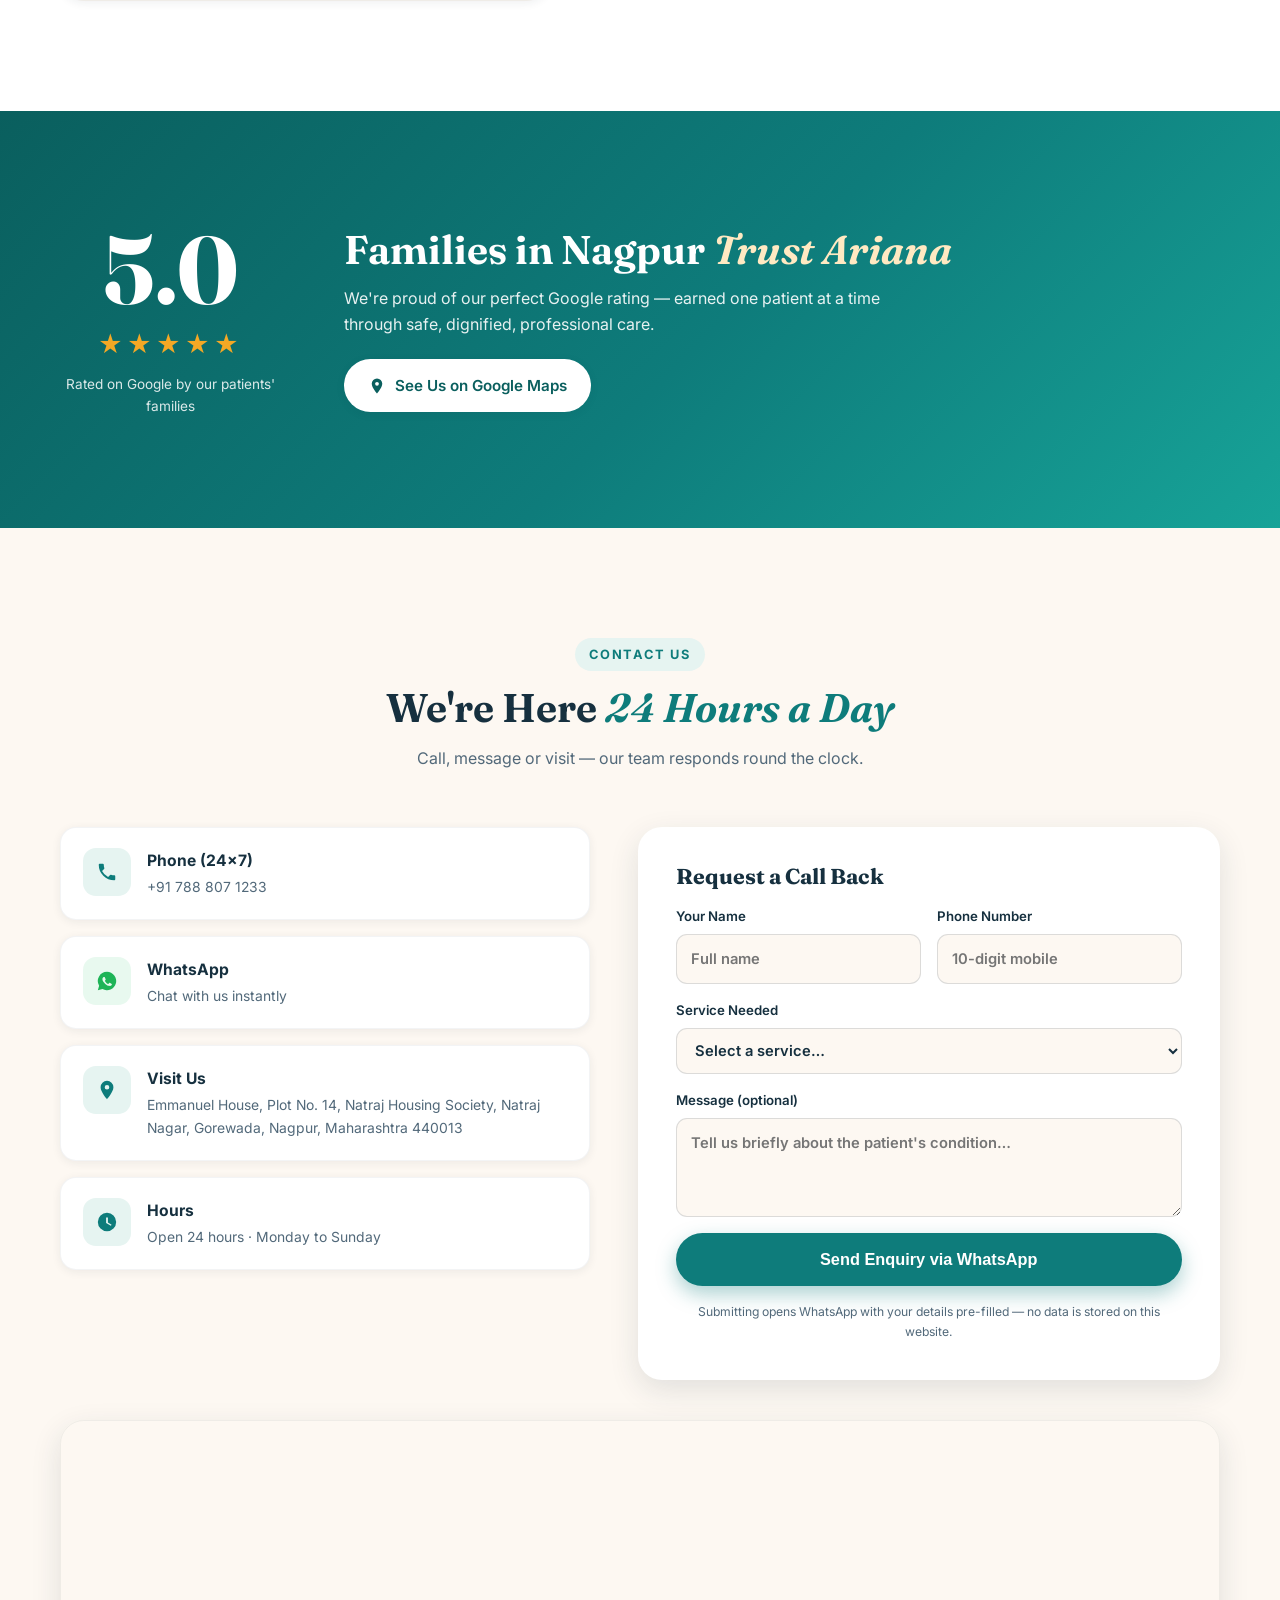
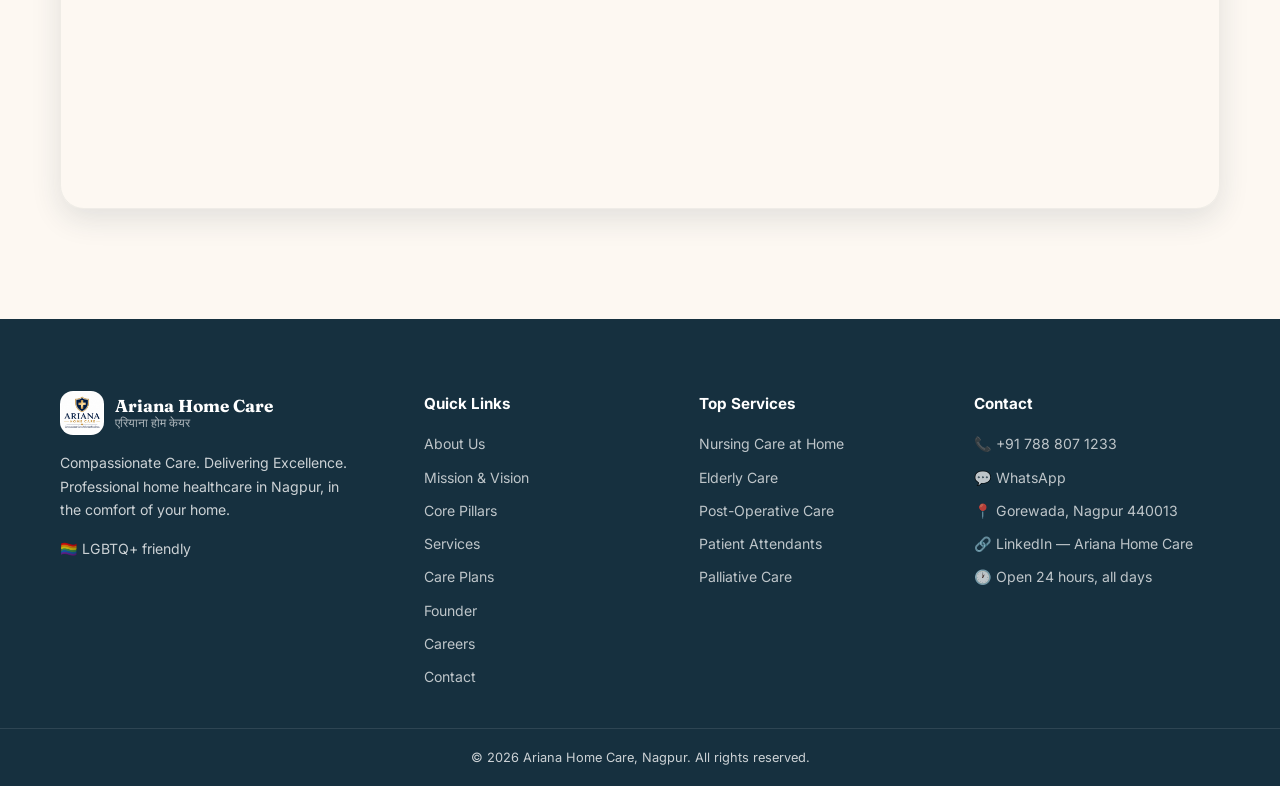
==== commit f2bb04db: "Add welcome popup with 1-hour promise and contact actions Professional modal on first visit each ses" ====
--- a/index.html
+++ b/index.html
@@ -12,7 +12,7 @@
   <link rel="preconnect" href="https://fonts.googleapis.com">
   <link rel="preconnect" href="https://fonts.gstatic.com" crossorigin>
   <link href="https://fonts.googleapis.com/css2?family=Fraunces:opsz,wght@9..144,500;9..144,600;9..144,700&family=Inter:wght@400;500;600;700&display=swap" rel="stylesheet">
-  <link rel="stylesheet" href="styles.css?v=5">
+  <link rel="stylesheet" href="styles.css?v=6">
   <link rel="icon" href="images/logo.jpeg" type="image/jpeg">
   <script type="application/ld+json">
   {
@@ -710,6 +710,36 @@
     <a href="https://wa.me/917888071233" target="_blank" rel="noopener" class="btn btn-whatsapp">💬 WhatsApp</a>
   </div>
 
-  <script src="script.js?v=3"></script>
+  <!-- ======= WELCOME POPUP ======= -->
+  <div class="welcome-overlay" id="welcomeOverlay" role="dialog" aria-modal="true" aria-labelledby="welcomeTitle" hidden>
+    <div class="welcome-modal">
+      <button class="welcome-close" id="welcomeClose" aria-label="Close popup">
+        <svg viewBox="0 0 24 24"><path d="M18.3 5.7 12 12l6.3 6.3-1.4 1.4L10.6 13.4 4.3 19.7 2.9 18.3 9.2 12 2.9 5.7l1.4-1.4 6.3 6.3 6.3-6.3Z" transform="translate(1.5 0)"/></svg>
+      </button>
+      <img class="welcome-logo" src="images/logo.jpeg" alt="Ariana Home Care logo">
+      <div class="welcome-badges">
+        <span>★ 5.0 on Google</span>
+        <span>Open 24×7</span>
+      </div>
+      <h2 id="welcomeTitle">We Reach Your Home <em>Within 1 Hour</em></h2>
+      <p>
+        — or even earlier. Qualified nurses and trained caregivers across Nagpur,
+        ready whenever your family needs care.
+      </p>
+      <div class="welcome-actions">
+        <a href="#contact" class="btn btn-primary btn-lg" id="welcomeContact">
+          <svg viewBox="0 0 24 24"><path d="M6.6 10.8a15.6 15.6 0 0 0 6.6 6.6l2.2-2.2a1 1 0 0 1 1-.25 11.4 11.4 0 0 0 3.6.58 1 1 0 0 1 1 1V20a1 1 0 0 1-1 1A17 17 0 0 1 3 4a1 1 0 0 1 1-1h3.5a1 1 0 0 1 1 1 11.4 11.4 0 0 0 .57 3.6 1 1 0 0 1-.25 1Z"/></svg>
+          Contact Us
+        </a>
+        <a href="https://wa.me/917888071233?text=Hello%20Ariana%20Home%20Care%2C%20I%20need%20home%20care%20services." target="_blank" rel="noopener" class="btn btn-whatsapp btn-lg">
+          <svg viewBox="0 0 24 24"><path d="M12 2a10 10 0 0 0-8.6 15.1L2 22l5.1-1.3A10 10 0 1 0 12 2Zm5.2 14.2c-.2.6-1.2 1.2-1.7 1.2-.4.1-1 .1-1.6-.1a14 14 0 0 1-1.5-.5 11.6 11.6 0 0 1-4.4-3.9 5 5 0 0 1-1-2.7 2.9 2.9 0 0 1 .9-2.2.9.9 0 0 1 .7-.3h.5c.2 0 .4 0 .6.4l.8 2c.1.2.1.4 0 .6l-.4.6-.3.3c-.1.2-.2.3-.1.5a7.6 7.6 0 0 0 1.4 1.8 8.7 8.7 0 0 0 2 1.3c.3.1.4.1.6-.1l.7-.9c.2-.2.4-.3.6-.2l1.8.9c.3.1.5.2.5.3a2.3 2.3 0 0 1-.1 1Z"/></svg>
+          WhatsApp
+        </a>
+      </div>
+      <p class="welcome-note">📞 +91 788 807 1233 · Gorewada, Nagpur</p>
+    </div>
+  </div>
+
+  <script src="script.js?v=5"></script>
 </body>
 </html>
--- a/styles.css
+++ b/styles.css
@@ -885,6 +885,86 @@
   gap: 10px;
 }
 .mobile-callbar .btn { flex: 1; justify-content: center; }
+
+/* ---------- Welcome popup ---------- */
+.welcome-overlay {
+  position: fixed;
+  inset: 0;
+  z-index: 90;
+  background: rgba(22, 48, 63, 0.55);
+  backdrop-filter: blur(4px);
+  display: grid;
+  place-items: center;
+  padding: 20px;
+  opacity: 0;
+  transition: opacity 0.3s ease;
+}
+.welcome-overlay.show { opacity: 1; }
+.welcome-modal {
+  position: relative;
+  background: var(--white);
+  border-radius: var(--radius-lg);
+  box-shadow: var(--shadow-lg);
+  max-width: 430px;
+  width: 100%;
+  padding: clamp(28px, 5vw, 40px) clamp(22px, 4vw, 36px) 26px;
+  text-align: center;
+  transform: translateY(24px) scale(0.96);
+  transition: transform 0.35s cubic-bezier(0.2, 0.8, 0.2, 1);
+}
+.welcome-overlay.show .welcome-modal { transform: translateY(0) scale(1); }
+.welcome-close {
+  position: absolute;
+  top: 14px; right: 14px;
+  width: 38px; height: 38px;
+  border: 0;
+  border-radius: 50%;
+  background: var(--mint);
+  display: grid;
+  place-items: center;
+  cursor: pointer;
+  transition: background 0.2s ease;
+}
+.welcome-close:hover { background: #d3ebe6; }
+.welcome-close svg { width: 15px; height: 15px; fill: var(--teal-dark); }
+.welcome-logo {
+  width: 96px; height: 96px;
+  border-radius: 50%;
+  object-fit: cover;
+  margin: 0 auto 14px;
+  border: 3px solid var(--mint);
+  box-shadow: 0 10px 26px rgba(14, 124, 123, 0.2);
+}
+.welcome-badges {
+  display: flex;
+  justify-content: center;
+  gap: 8px;
+  margin-bottom: 14px;
+  flex-wrap: wrap;
+}
+.welcome-badges span {
+  font-size: 0.75rem;
+  font-weight: 700;
+  color: var(--teal-dark);
+  background: var(--mint);
+  border-radius: 999px;
+  padding: 5px 13px;
+}
+.welcome-modal h2 { font-size: clamp(1.45rem, 4.5vw, 1.8rem); margin-bottom: 10px; }
+.welcome-modal > p { color: var(--slate); font-size: 0.93rem; margin-bottom: 20px; }
+.welcome-actions {
+  display: flex;
+  justify-content: center;
+  gap: 10px;
+  flex-wrap: wrap;
+}
+.welcome-actions .btn { flex: 1 1 150px; justify-content: center; padding: 13px 18px; font-size: 0.95rem; }
+.welcome-note {
+  margin-top: 16px;
+  font-size: 0.8rem;
+  color: var(--slate);
+  font-weight: 500;
+}
 
 /* ---------- Reveal animation ---------- */
 .reveal {
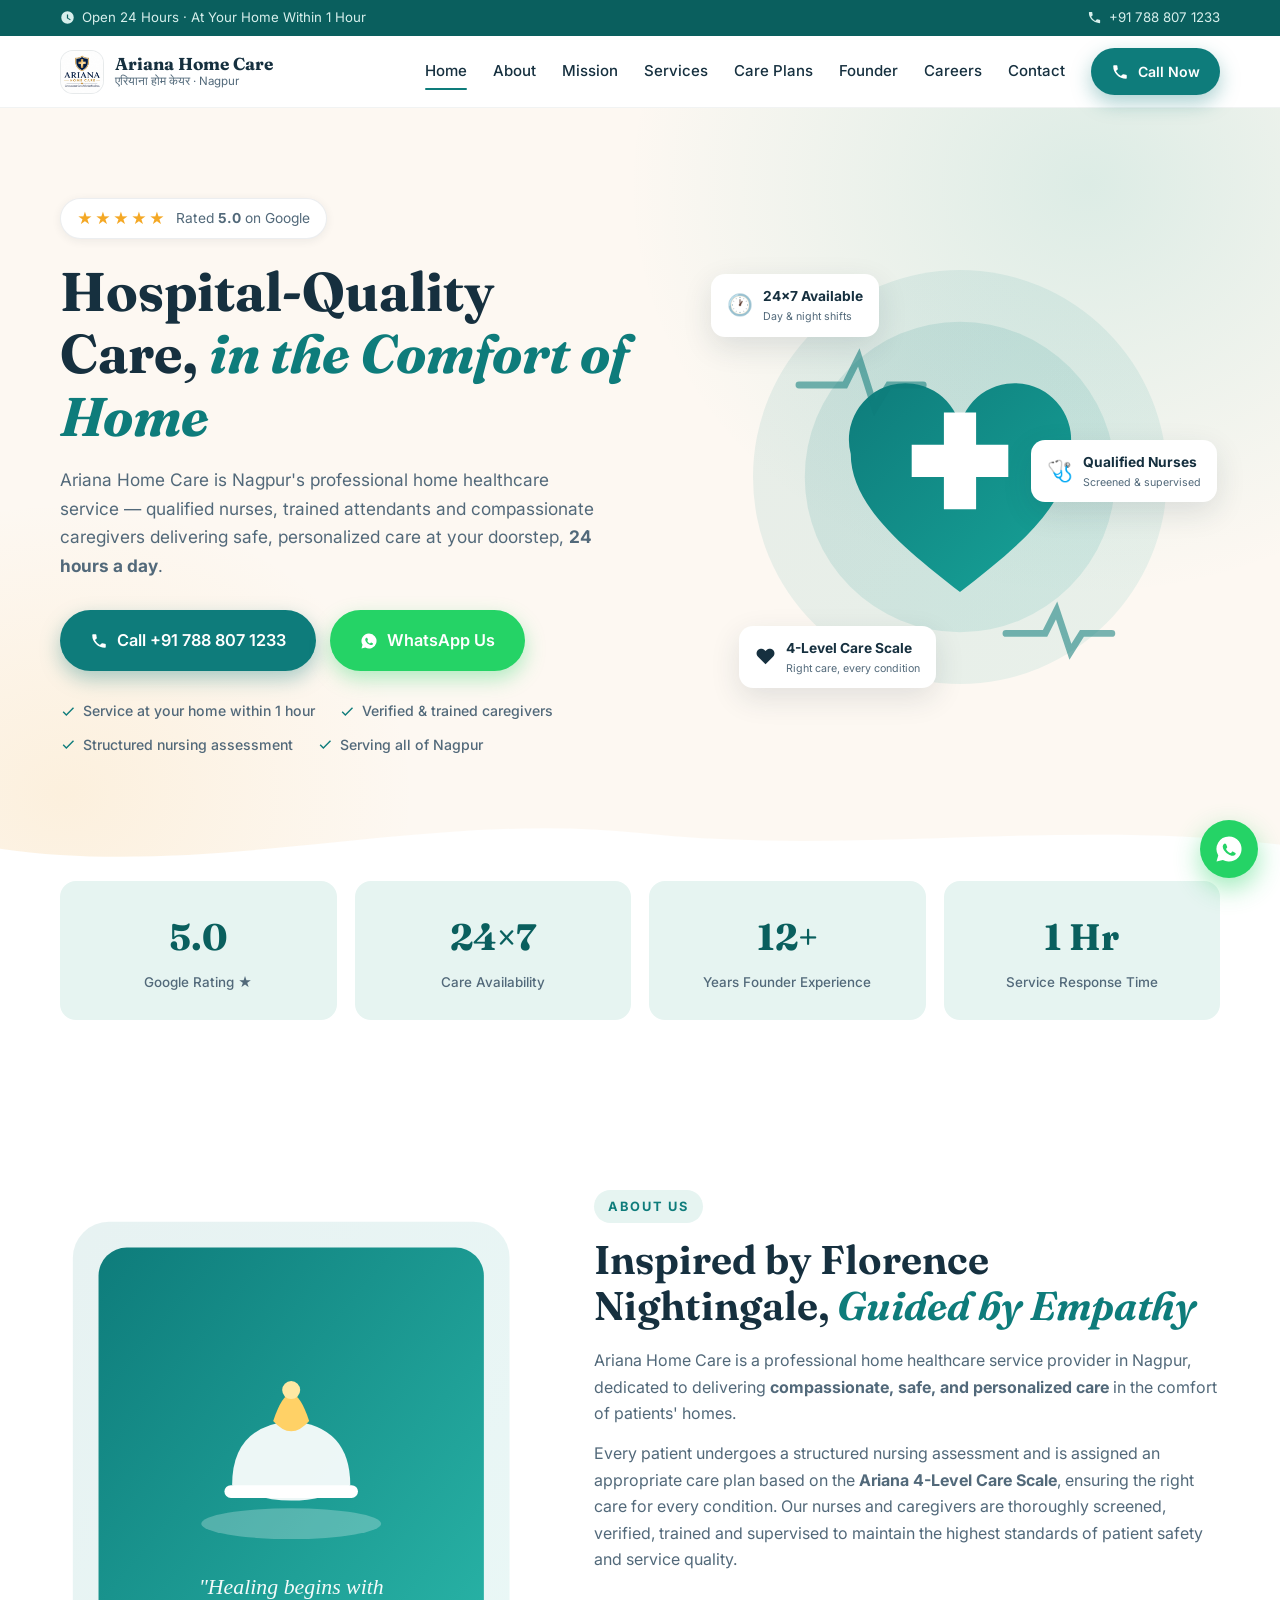
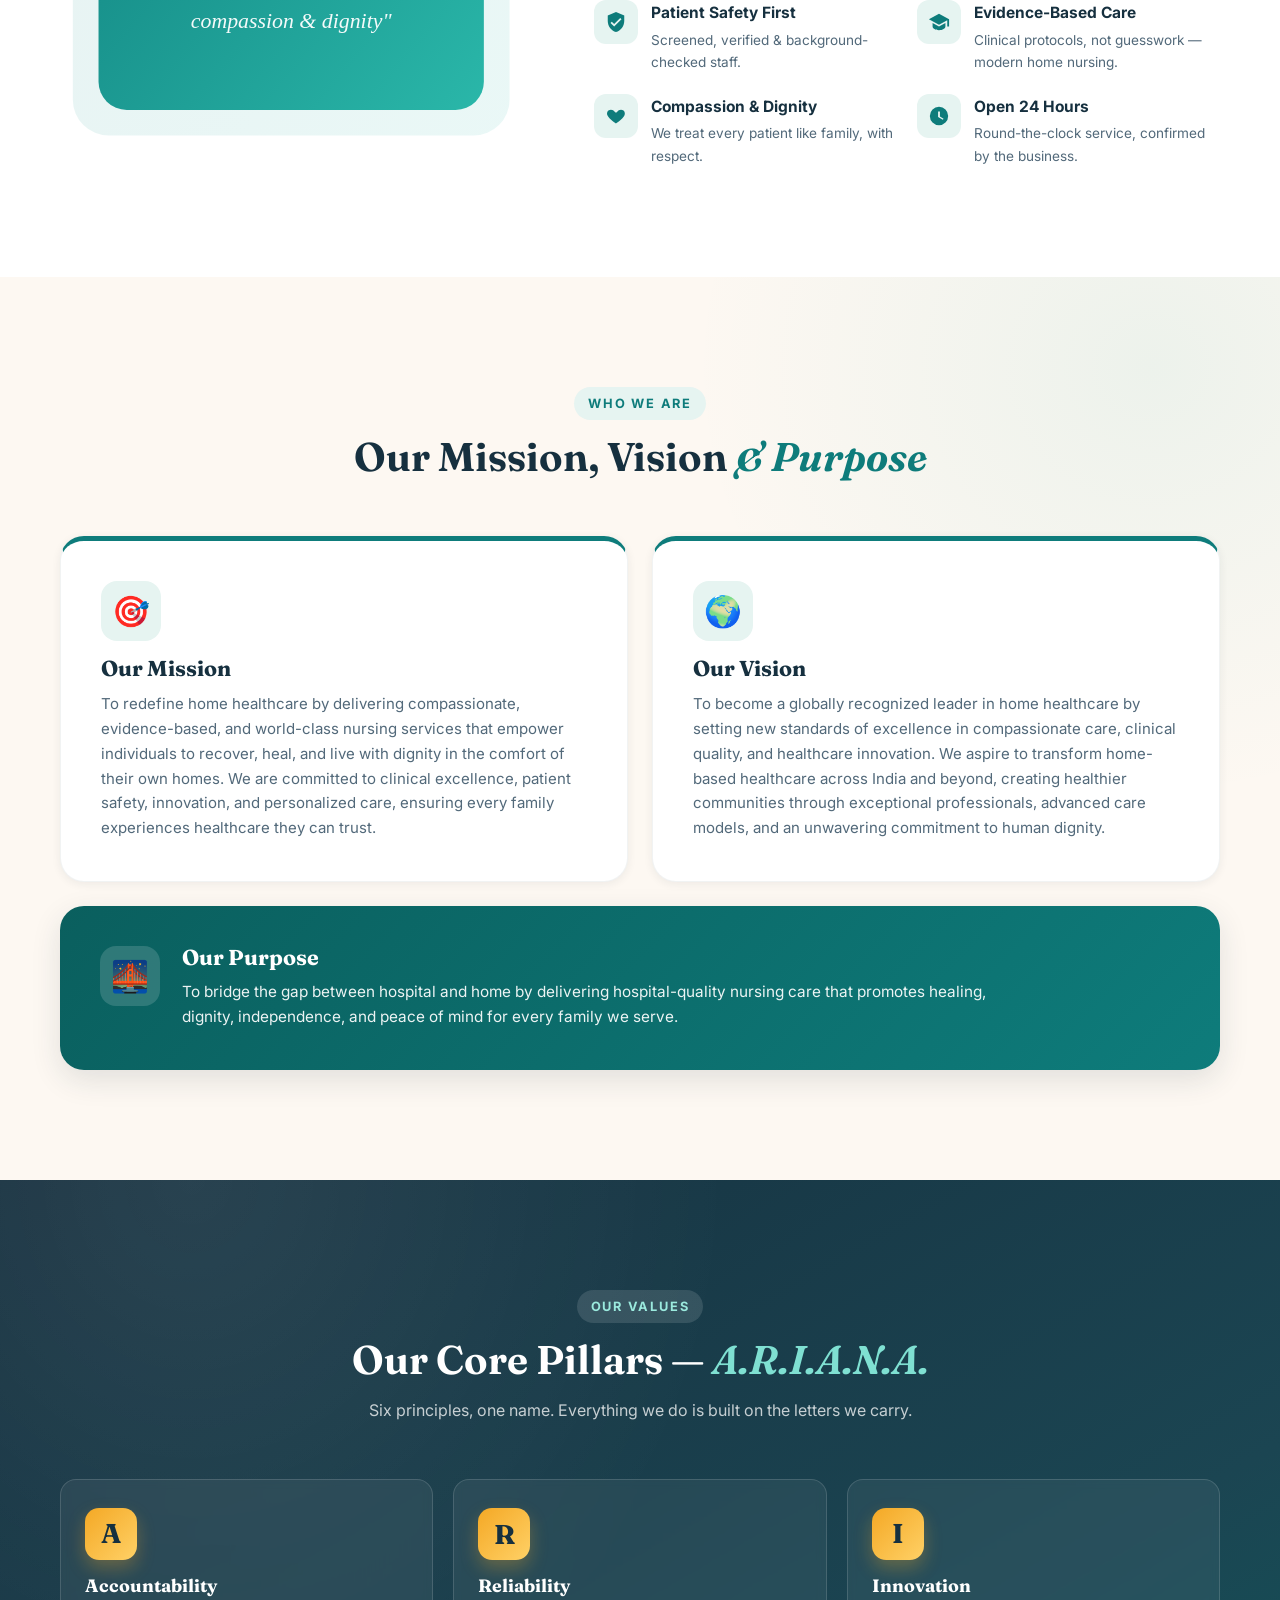
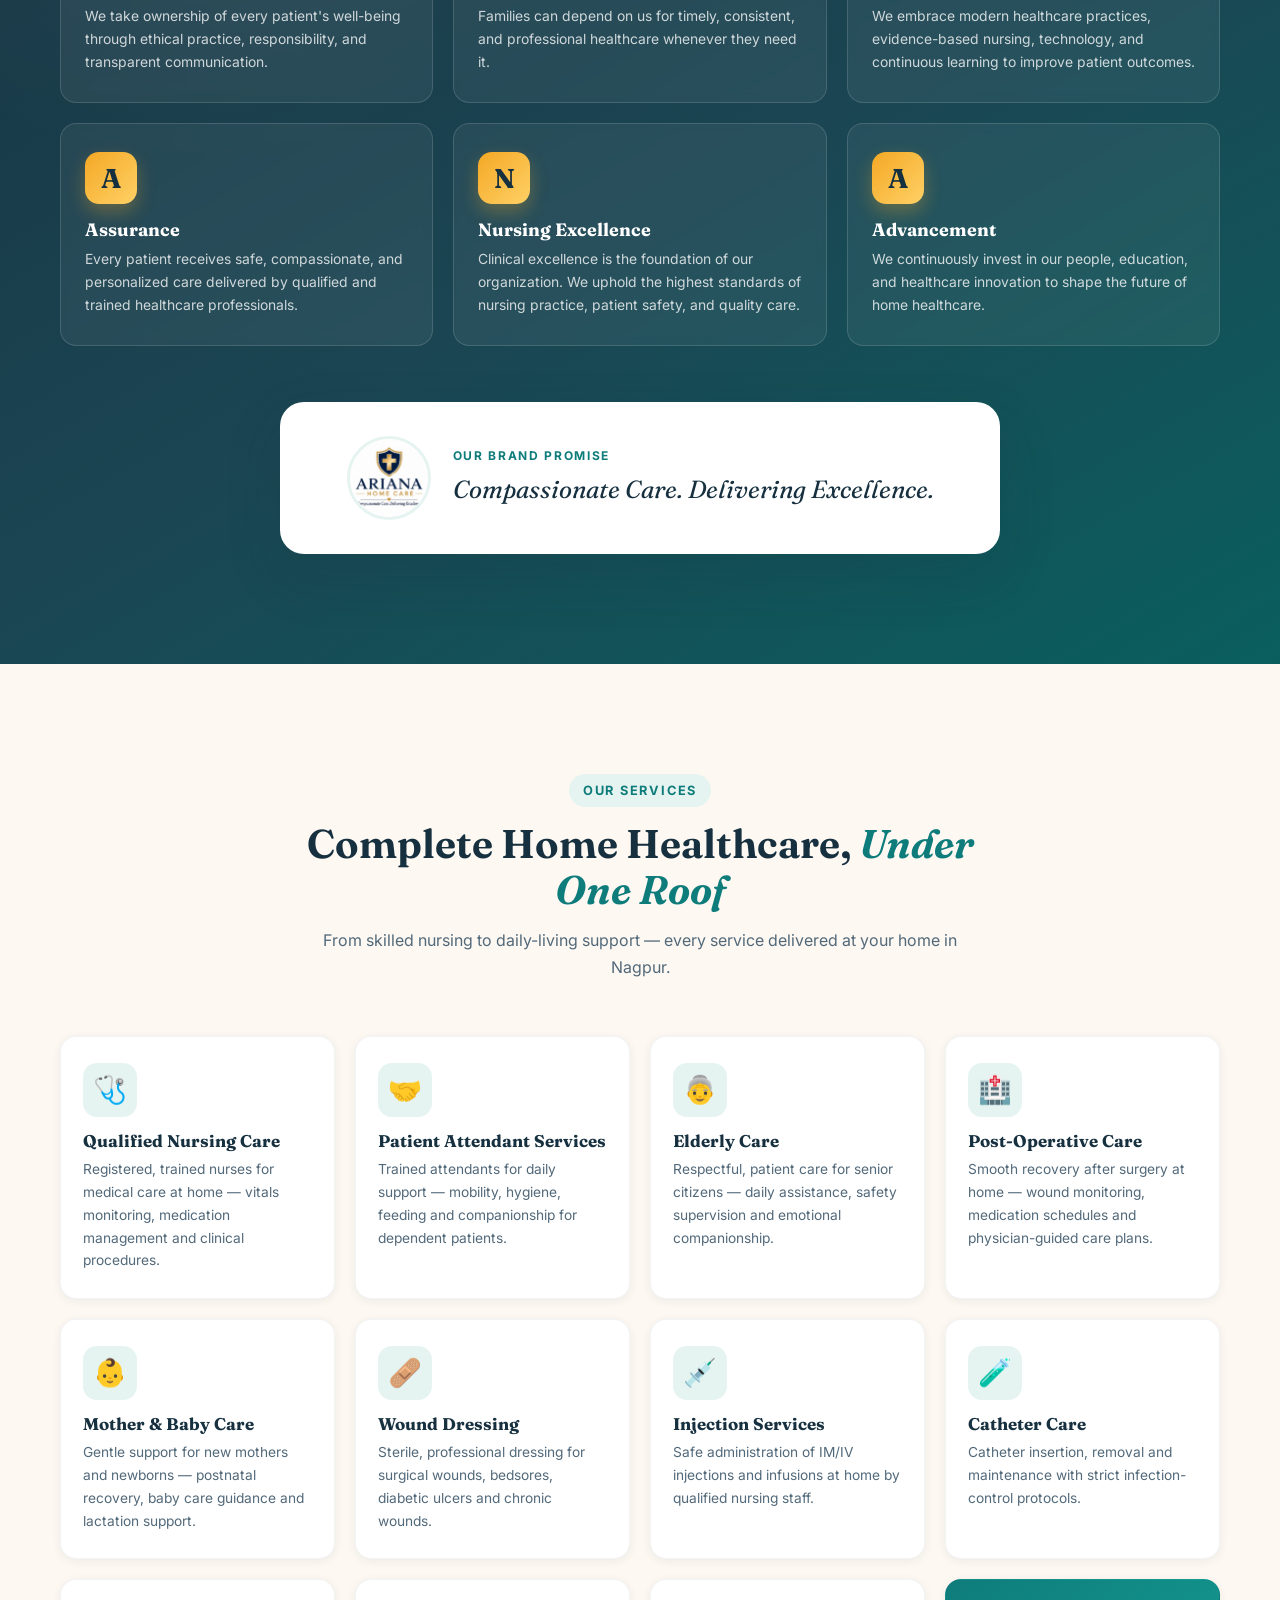
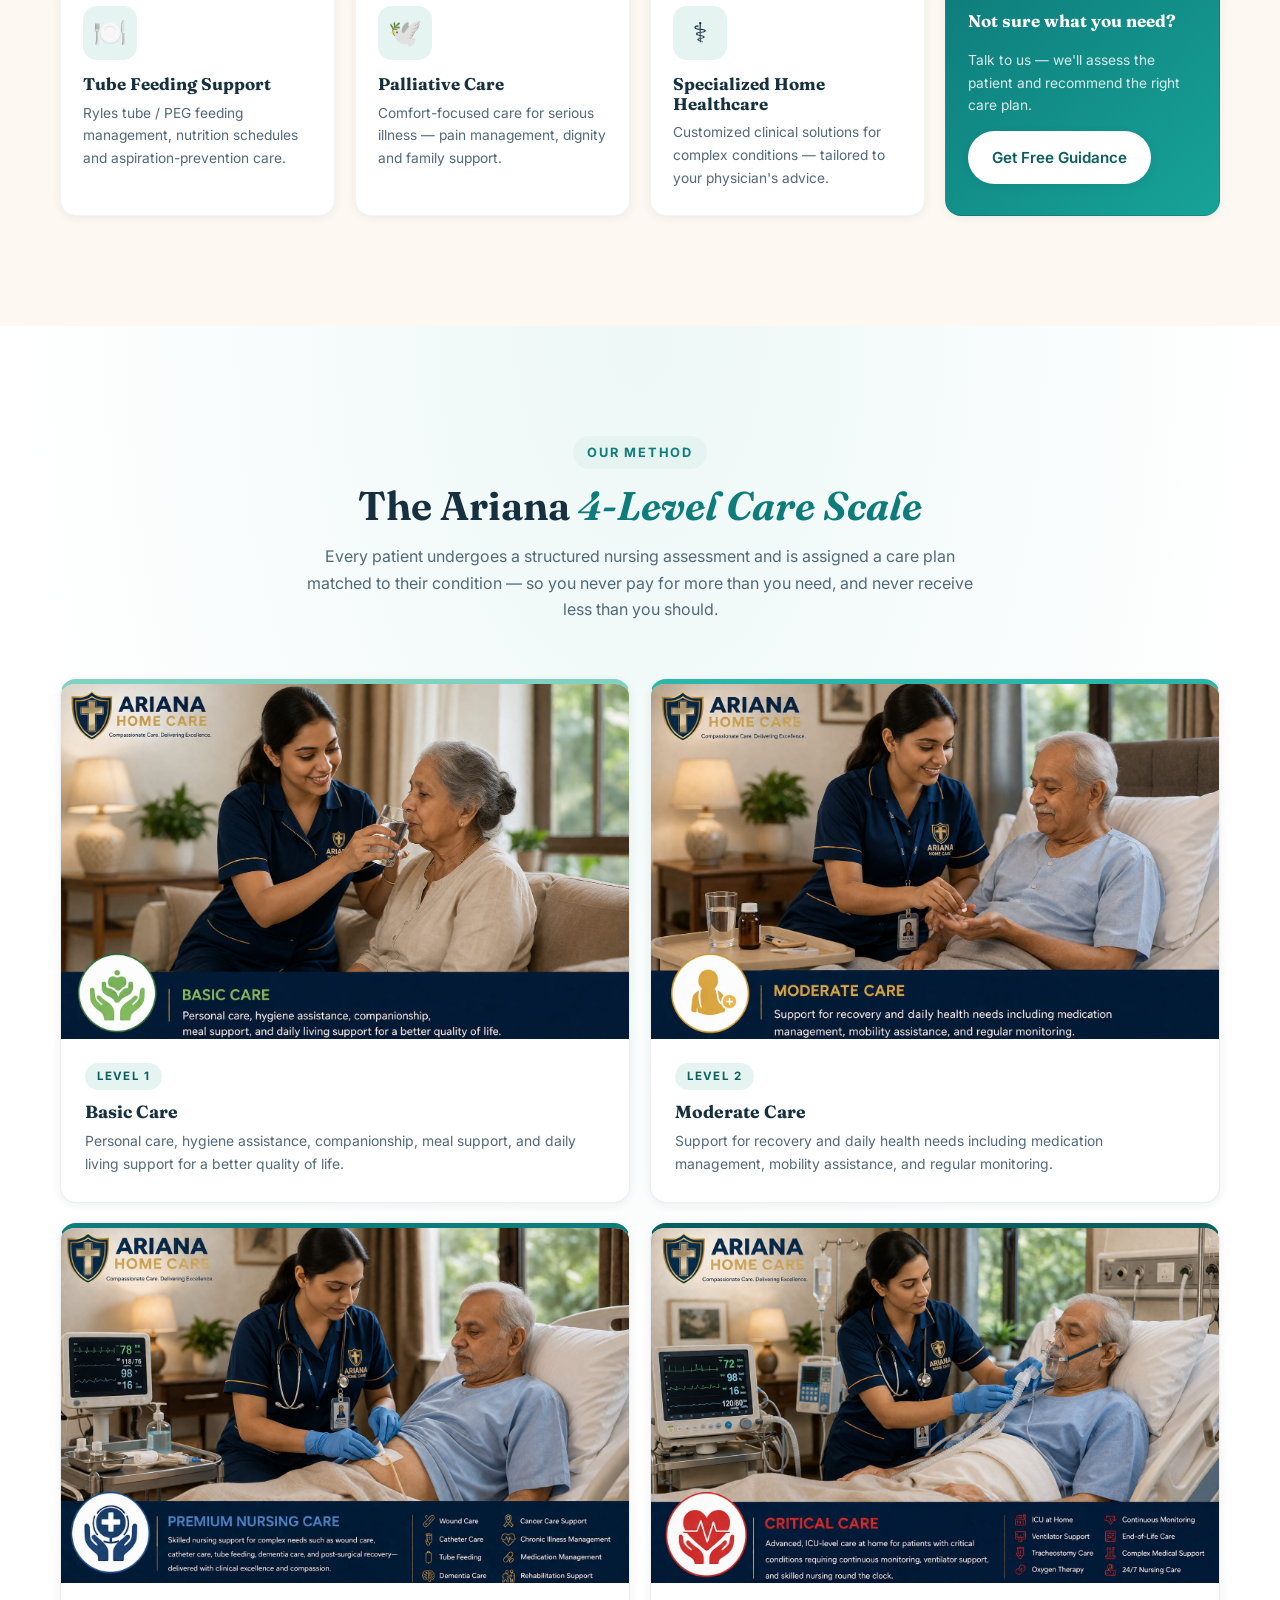
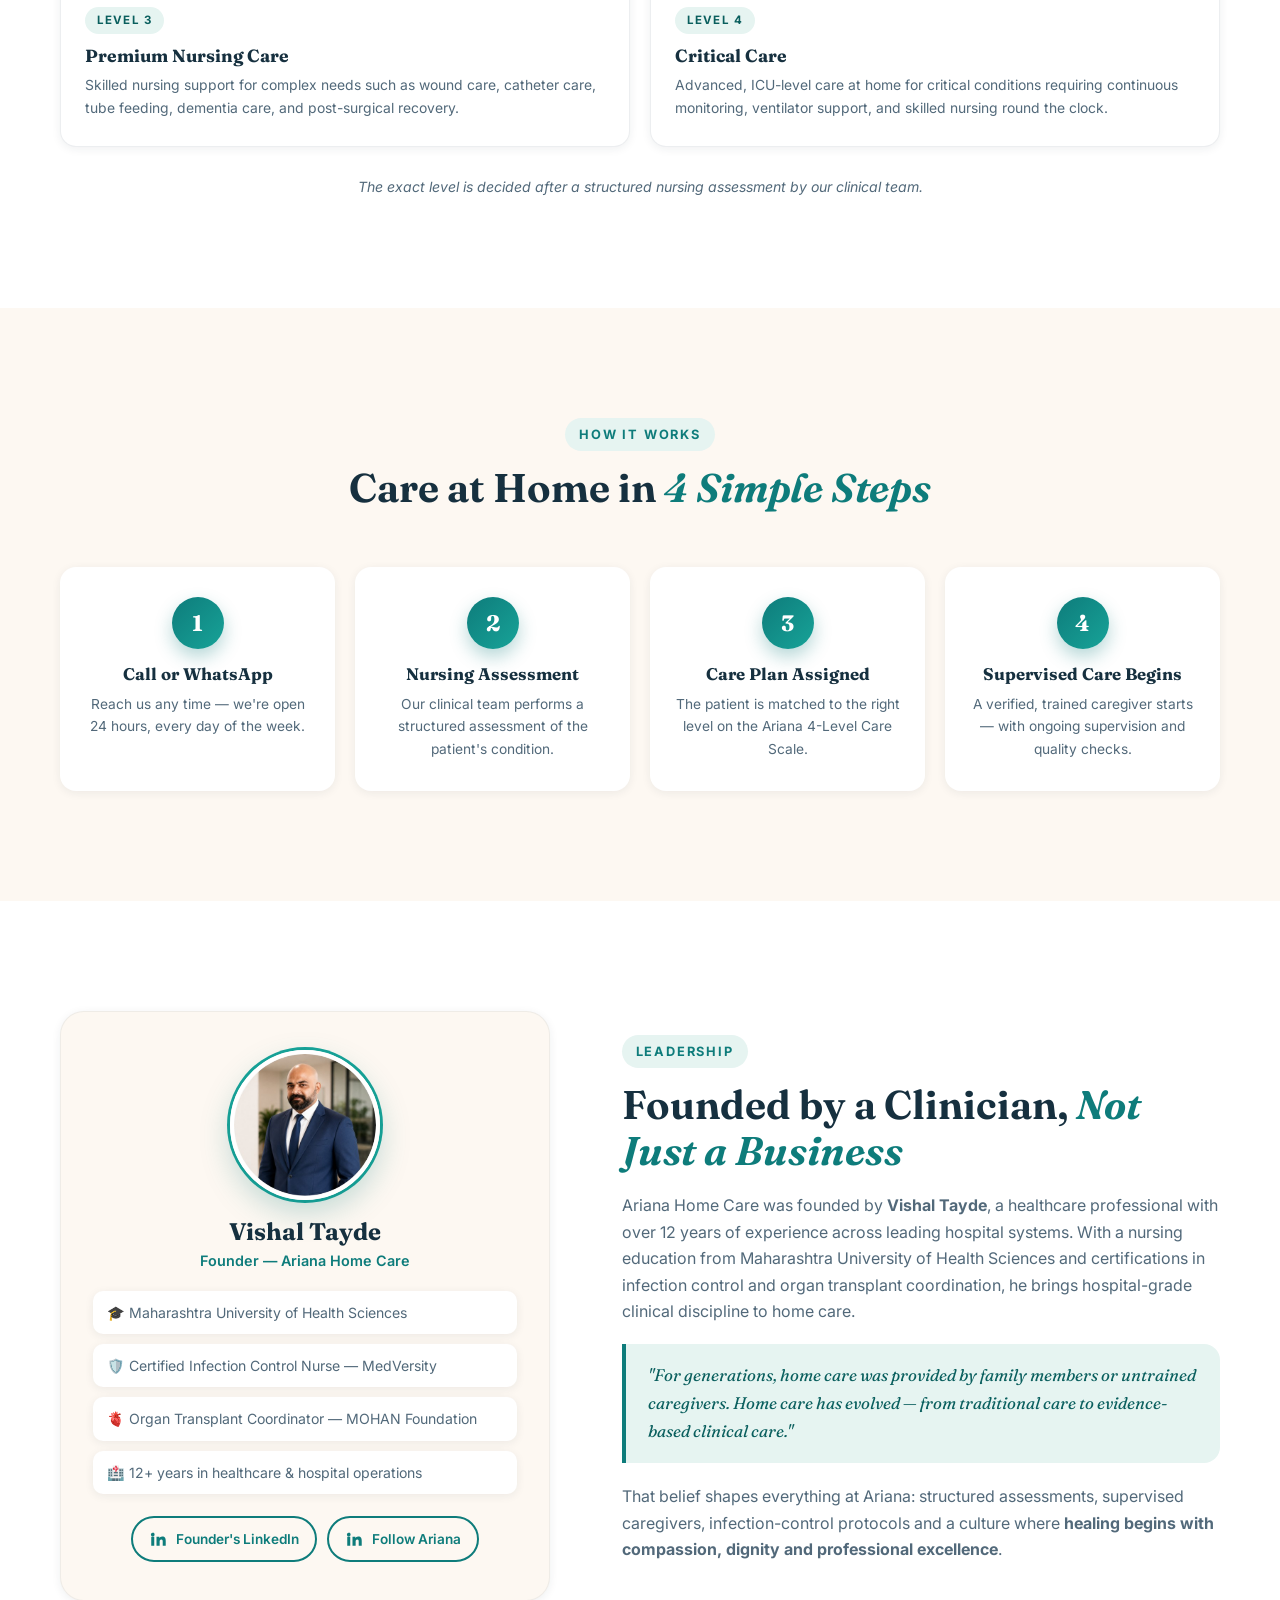
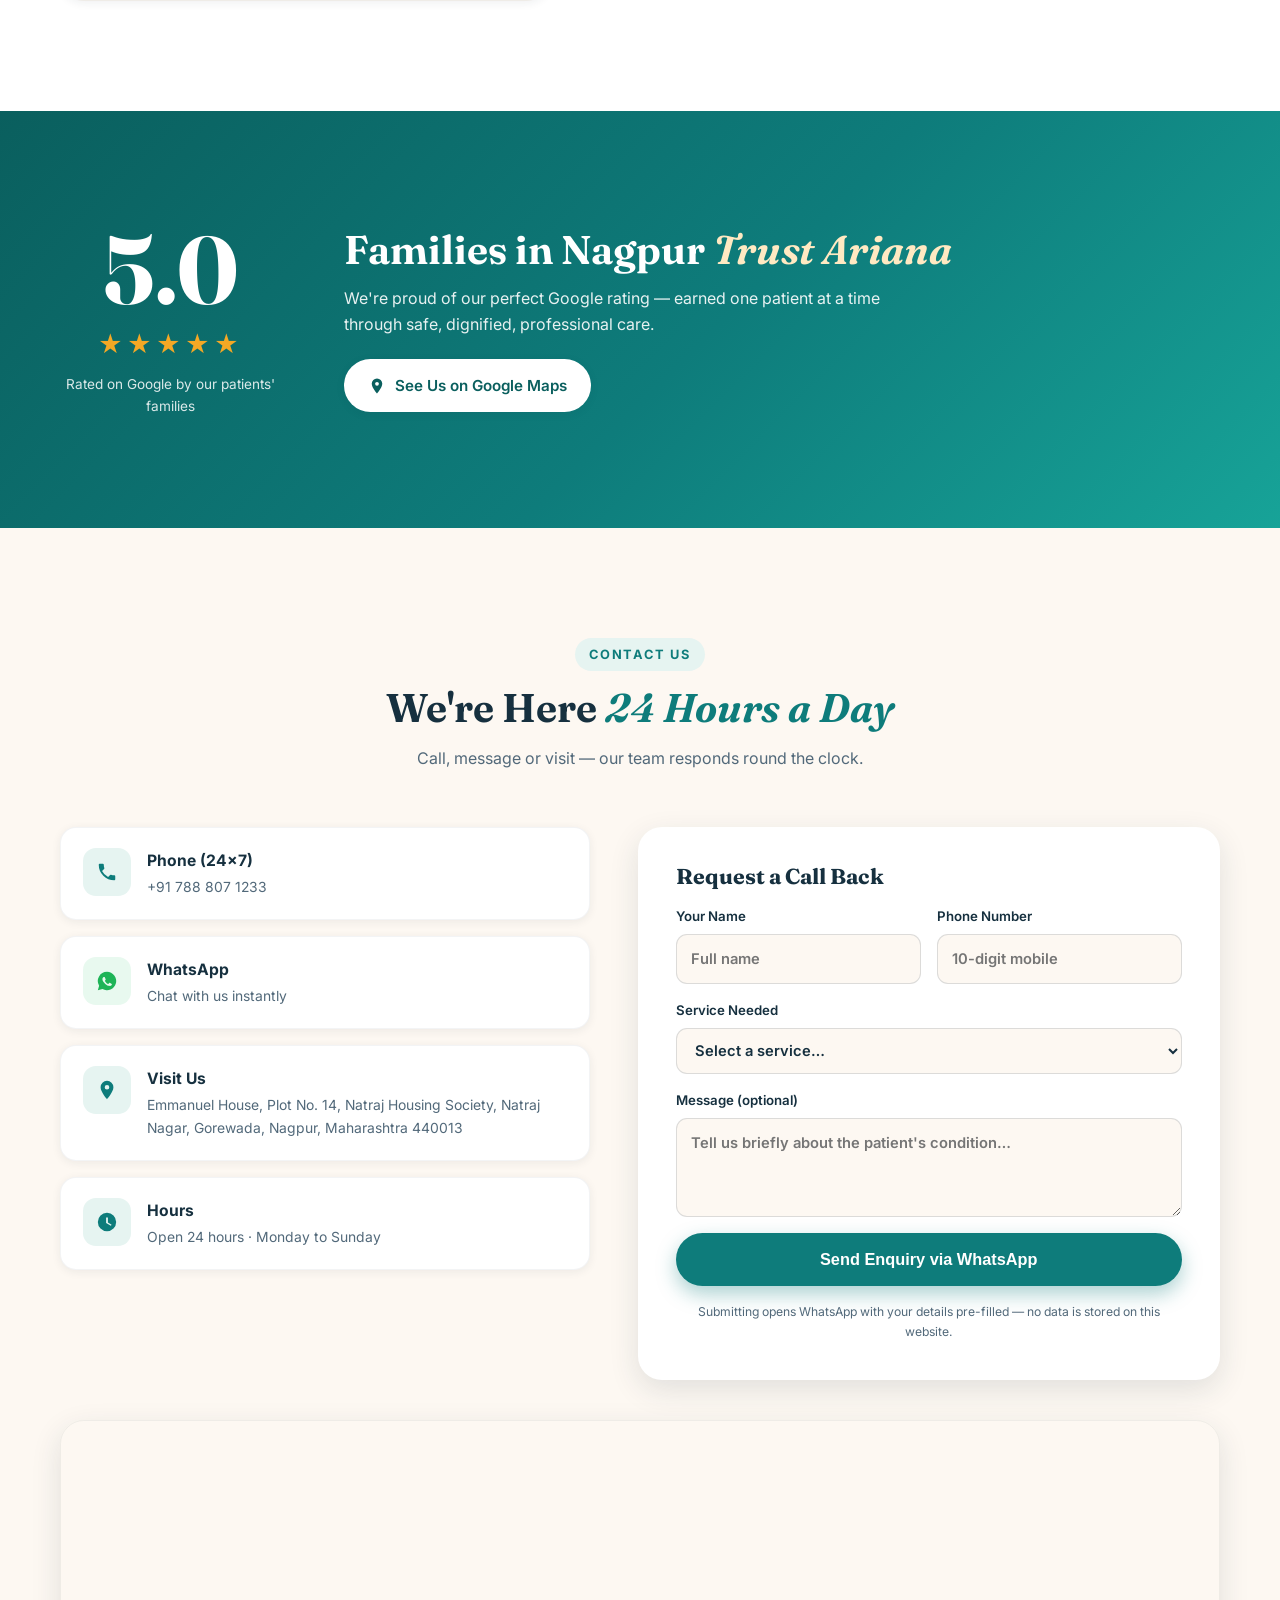
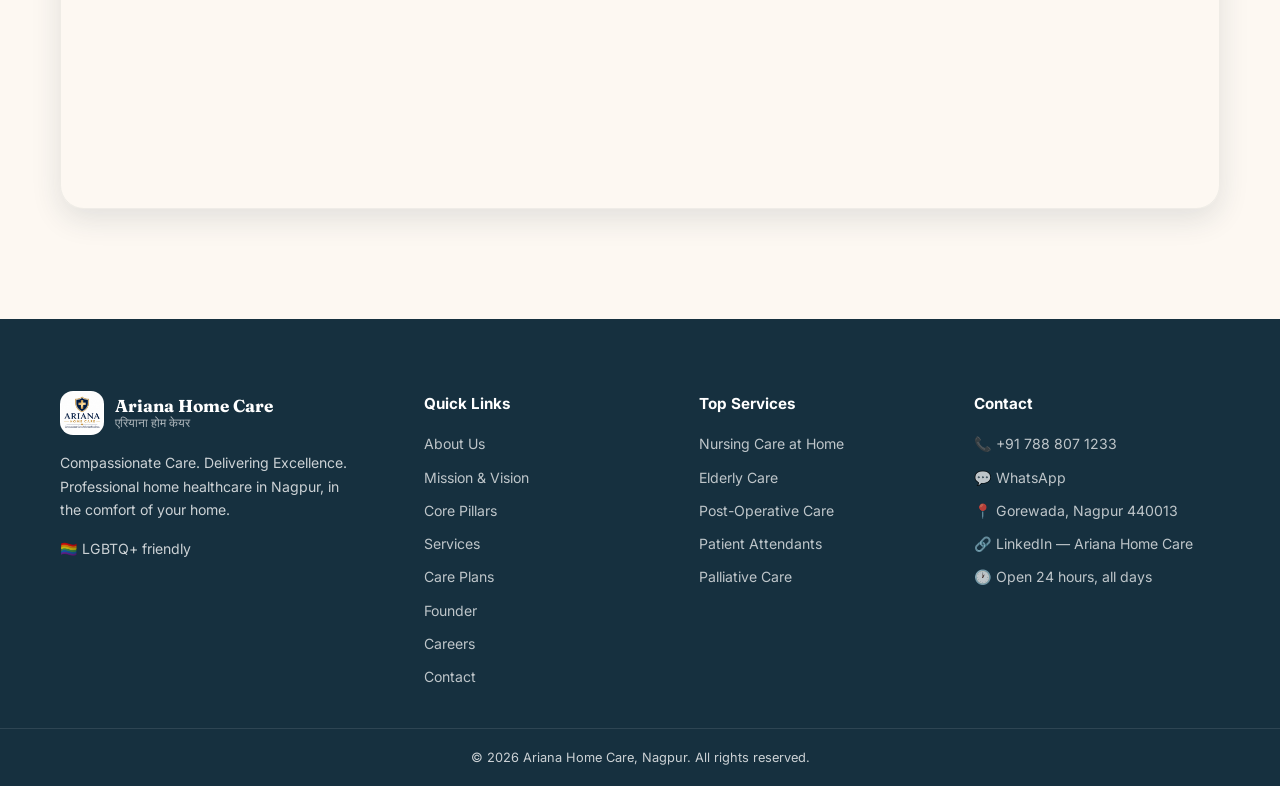
==== commit 8c555577: "Make popup phone-only and redesign mobile menu as a compact top sheet The welcome popup now appears " ====
--- a/index.html
+++ b/index.html
@@ -12,7 +12,7 @@
   <link rel="preconnect" href="https://fonts.googleapis.com">
   <link rel="preconnect" href="https://fonts.gstatic.com" crossorigin>
   <link href="https://fonts.googleapis.com/css2?family=Fraunces:opsz,wght@9..144,500;9..144,600;9..144,700&family=Inter:wght@400;500;600;700&display=swap" rel="stylesheet">
-  <link rel="stylesheet" href="styles.css?v=6">
+  <link rel="stylesheet" href="styles.css?v=7">
   <link rel="icon" href="images/logo.jpeg" type="image/jpeg">
   <script type="application/ld+json">
   {
@@ -740,6 +740,6 @@
     </div>
   </div>
 
-  <script src="script.js?v=5"></script>
+  <script src="script.js?v=6"></script>
 </body>
 </html>
--- a/styles.css
+++ b/styles.css
@@ -1004,21 +1004,23 @@
   .rating-copy .btn { margin-inline: auto; }
   .contact-grid { grid-template-columns: 1fr; }
 
-  /* Mobile nav — slide-in drawer */
+  /* Mobile nav — compact top sheet, all items visible at once
+     (2-column link grid keeps total height under even small phone screens) */
   .hamburger { display: flex; }
   .nav-links {
     position: fixed;
-    top: 0; right: 0; bottom: 0; left: auto;
-    width: min(330px, 86vw);
+    top: 0; left: 0; right: 0; bottom: auto;
+    width: 100%;
+    max-height: 100dvh;
     background: var(--white);
-    flex-direction: column;
-    justify-content: flex-start;
-    align-items: stretch;
-    gap: 0;
-    padding: 14px 20px 18px;
-    border-radius: 22px 0 0 22px;
-    box-shadow: -20px 0 55px rgba(22, 48, 63, 0.25);
-    transform: translateX(110%);
+    display: grid;
+    grid-template-columns: 1fr 1fr;
+    gap: 9px;
+    align-content: start;
+    padding: 14px 16px 18px;
+    border-radius: 0 0 24px 24px;
+    box-shadow: 0 24px 60px rgba(22, 48, 63, 0.3);
+    transform: translateY(-108%);
     transition: transform 0.32s cubic-bezier(0.2, 0.8, 0.2, 1);
     overflow-y: auto;
     scrollbar-width: none;          /* Firefox */
@@ -1026,7 +1028,7 @@
     z-index: 80;
   }
   .nav-links::-webkit-scrollbar { display: none; } /* Chrome/Safari */
-  .nav-links.open { transform: translateX(0); }
+  .nav-links.open { transform: translateY(0); }
 
   .nav-backdrop {
     display: block;
@@ -1042,12 +1044,13 @@
   .nav-backdrop.open { opacity: 1; pointer-events: auto; }
 
   .drawer-head {
+    grid-column: 1 / -1;
     display: flex;
     align-items: center;
     gap: 12px;
-    padding-bottom: 12px;
+    padding-bottom: 10px;
     border-bottom: 1px solid rgba(22, 48, 63, 0.08);
-    margin-bottom: 4px;
+    margin-bottom: 2px;
   }
   .drawer-head img {
     width: 40px; height: 40px;
@@ -1073,39 +1076,39 @@
   .drawer-close svg { width: 16px; height: 16px; fill: var(--teal-dark); }
 
   .nav-links a:not(.btn) {
-    font-size: 0.95rem;
+    font-size: 0.92rem;
     font-weight: 600;
-    padding: 9px 4px;
-    border-bottom: 1px solid rgba(22, 48, 63, 0.06);
+    padding: 12px 6px;
+    text-align: center;
+    justify-content: center;
     display: flex;
     align-items: center;
-    justify-content: space-between;
+    background: var(--sand);
+    border: 1px solid rgba(22, 48, 63, 0.07);
+    border-radius: 12px;
+    color: var(--ink);
   }
-  .nav-links a:not(.btn)::before { content: none; }
-  .nav-links a:not(.btn)::after {
-    content: "›";
-    position: static;
-    width: auto; height: auto;
-    background: none;
-    font-size: 1.2rem;
-    color: rgba(22, 48, 63, 0.35);
-    transition: none;
+  .nav-links a:not(.btn)::before,
+  .nav-links a:not(.btn)::after { content: none; }
+  .nav-links a.active {
+    background: var(--teal);
+    border-color: var(--teal);
+    color: var(--white);
   }
-  .nav-links a.active { color: var(--teal); }
-  .nav-links a.active::after { color: var(--teal); }
 
   .nav-links .nav-cta {
-    margin-top: 12px;
+    grid-column: 1 / -1;
+    margin-top: 4px;
     justify-content: center;
-    padding: 11px;
+    padding: 12px;
     font-size: 0.95rem;
   }
-  .drawer-foot { display: block; margin-top: 0; }
+  .drawer-foot { grid-column: 1 / -1; display: block; margin-top: 0; }
   /* The sticky call bar at the bottom of the screen already offers
-     WhatsApp, so the drawer skips the duplicate button to fit one screen */
+     WhatsApp, so the menu skips the duplicate button to fit one screen */
   .drawer-foot .btn { display: none; }
   .drawer-note {
-    margin-top: 10px;
+    margin-top: 0;
     text-align: center;
     font-size: 0.8rem;
     font-weight: 600;
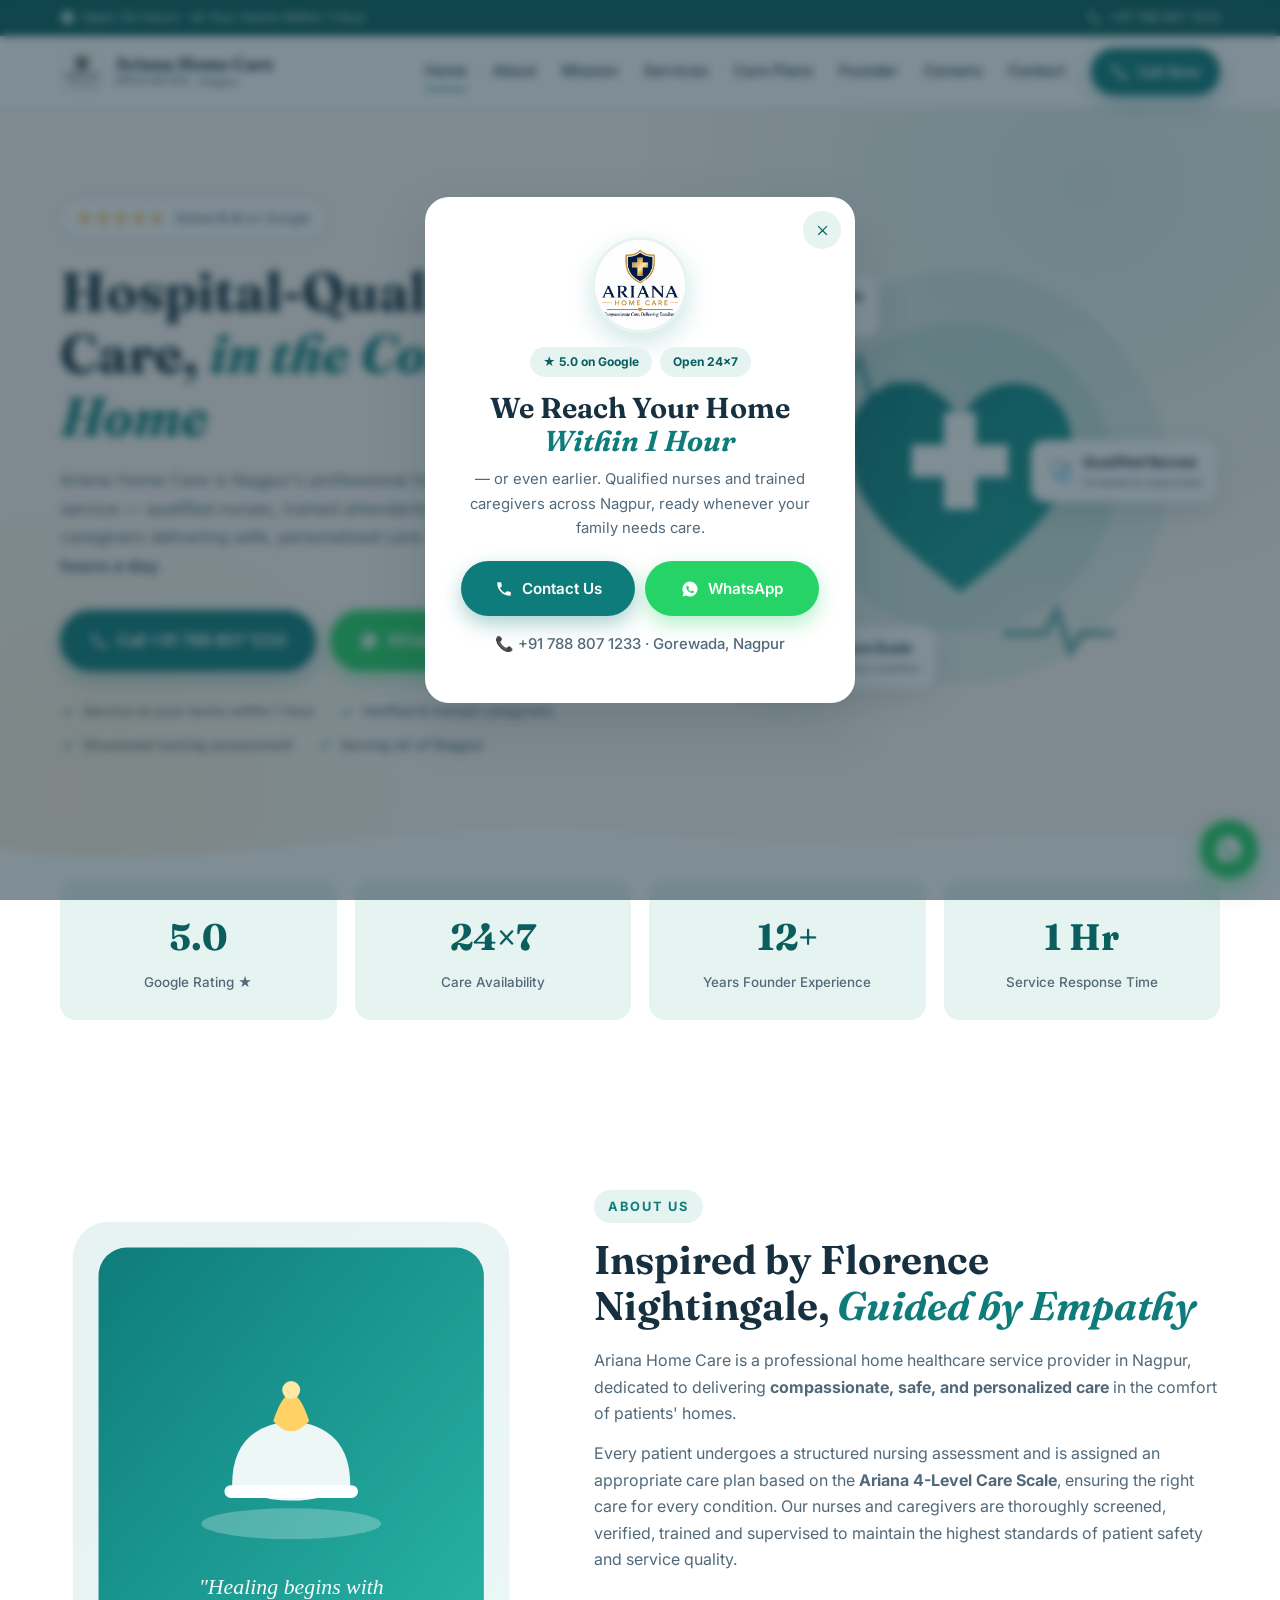
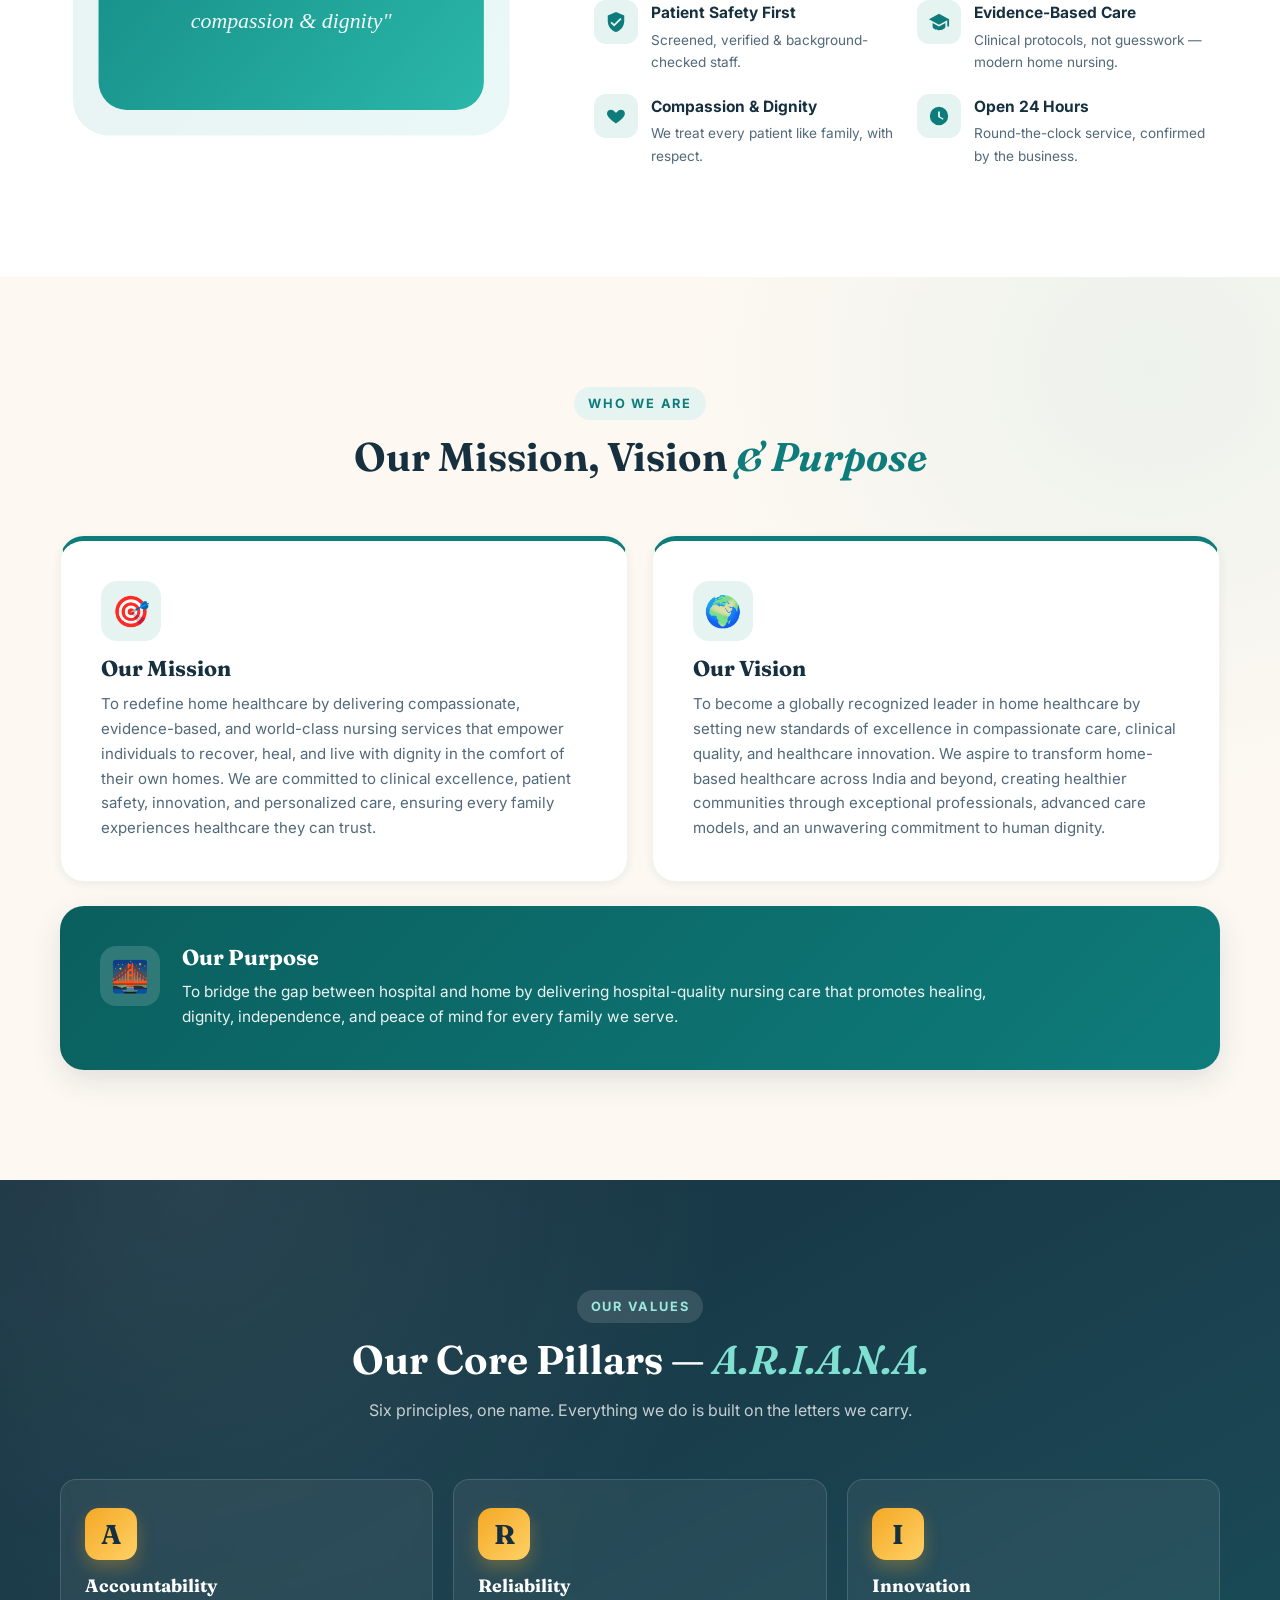
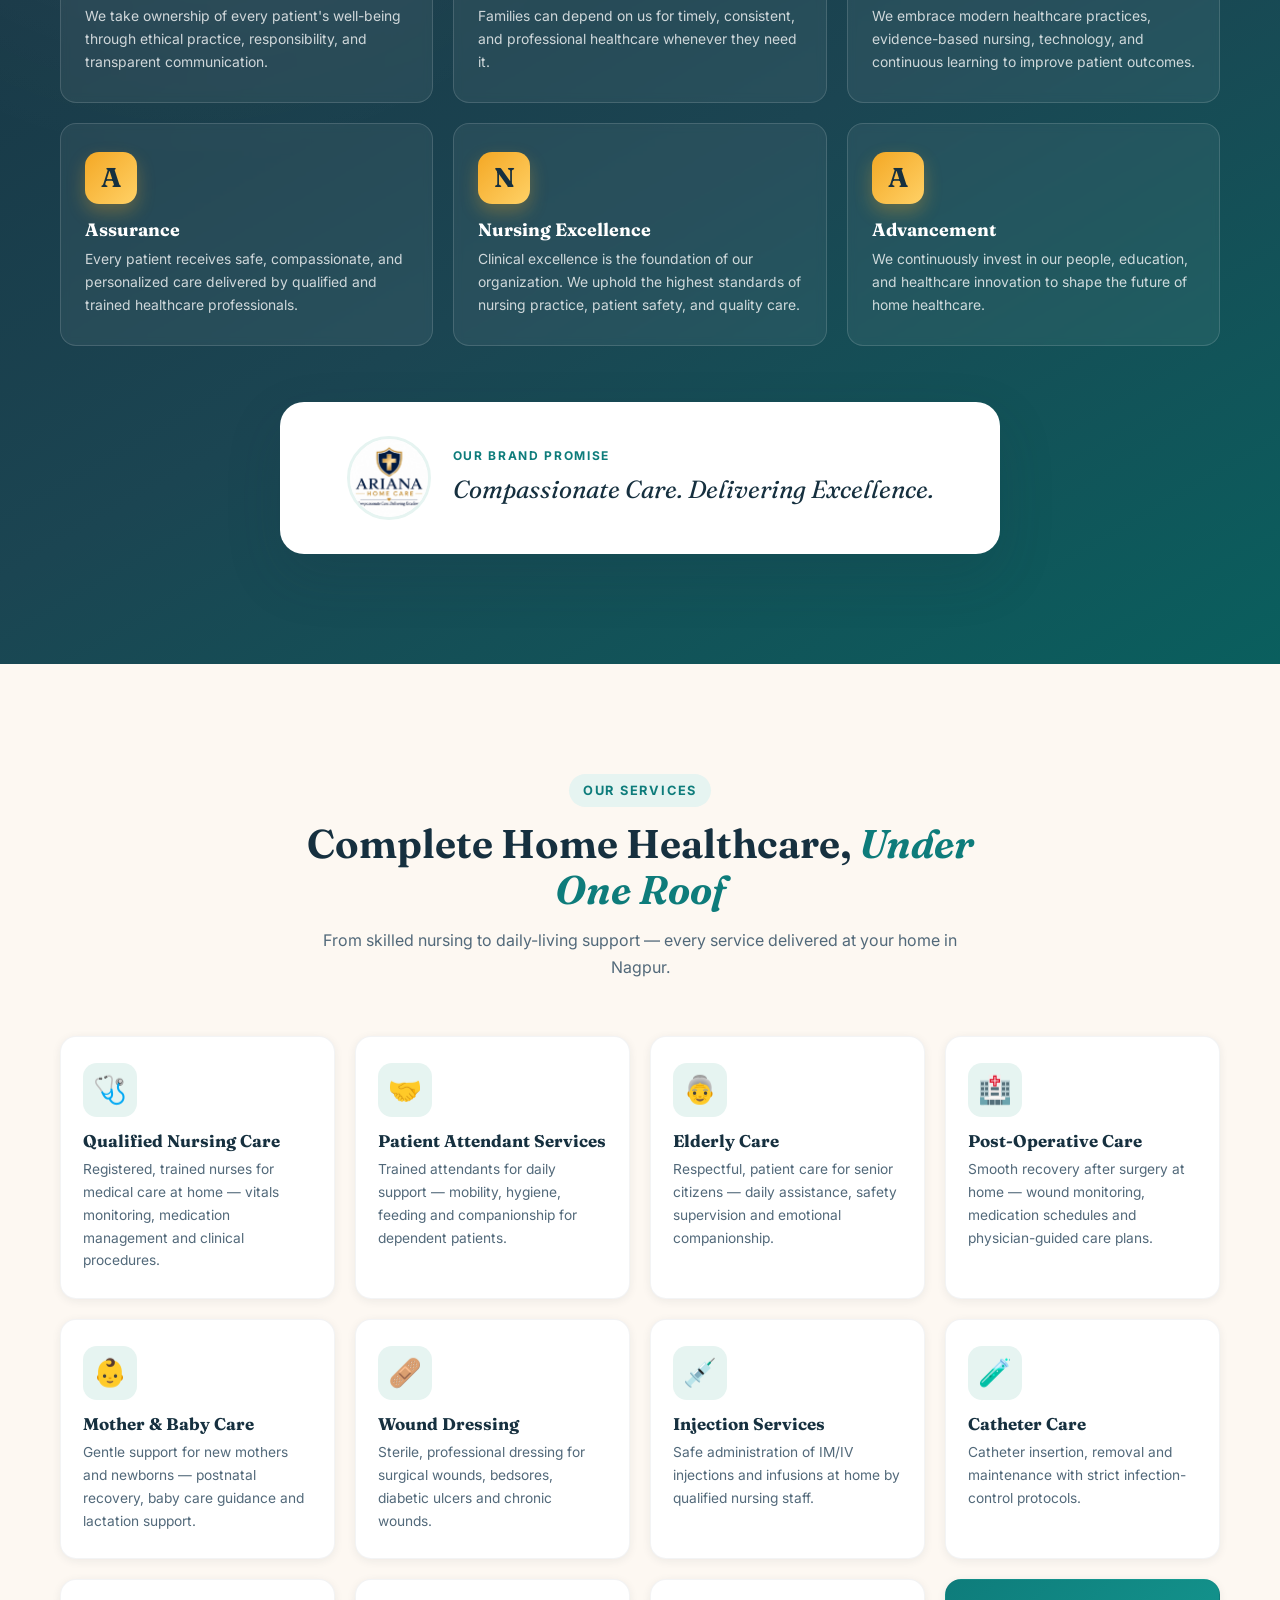
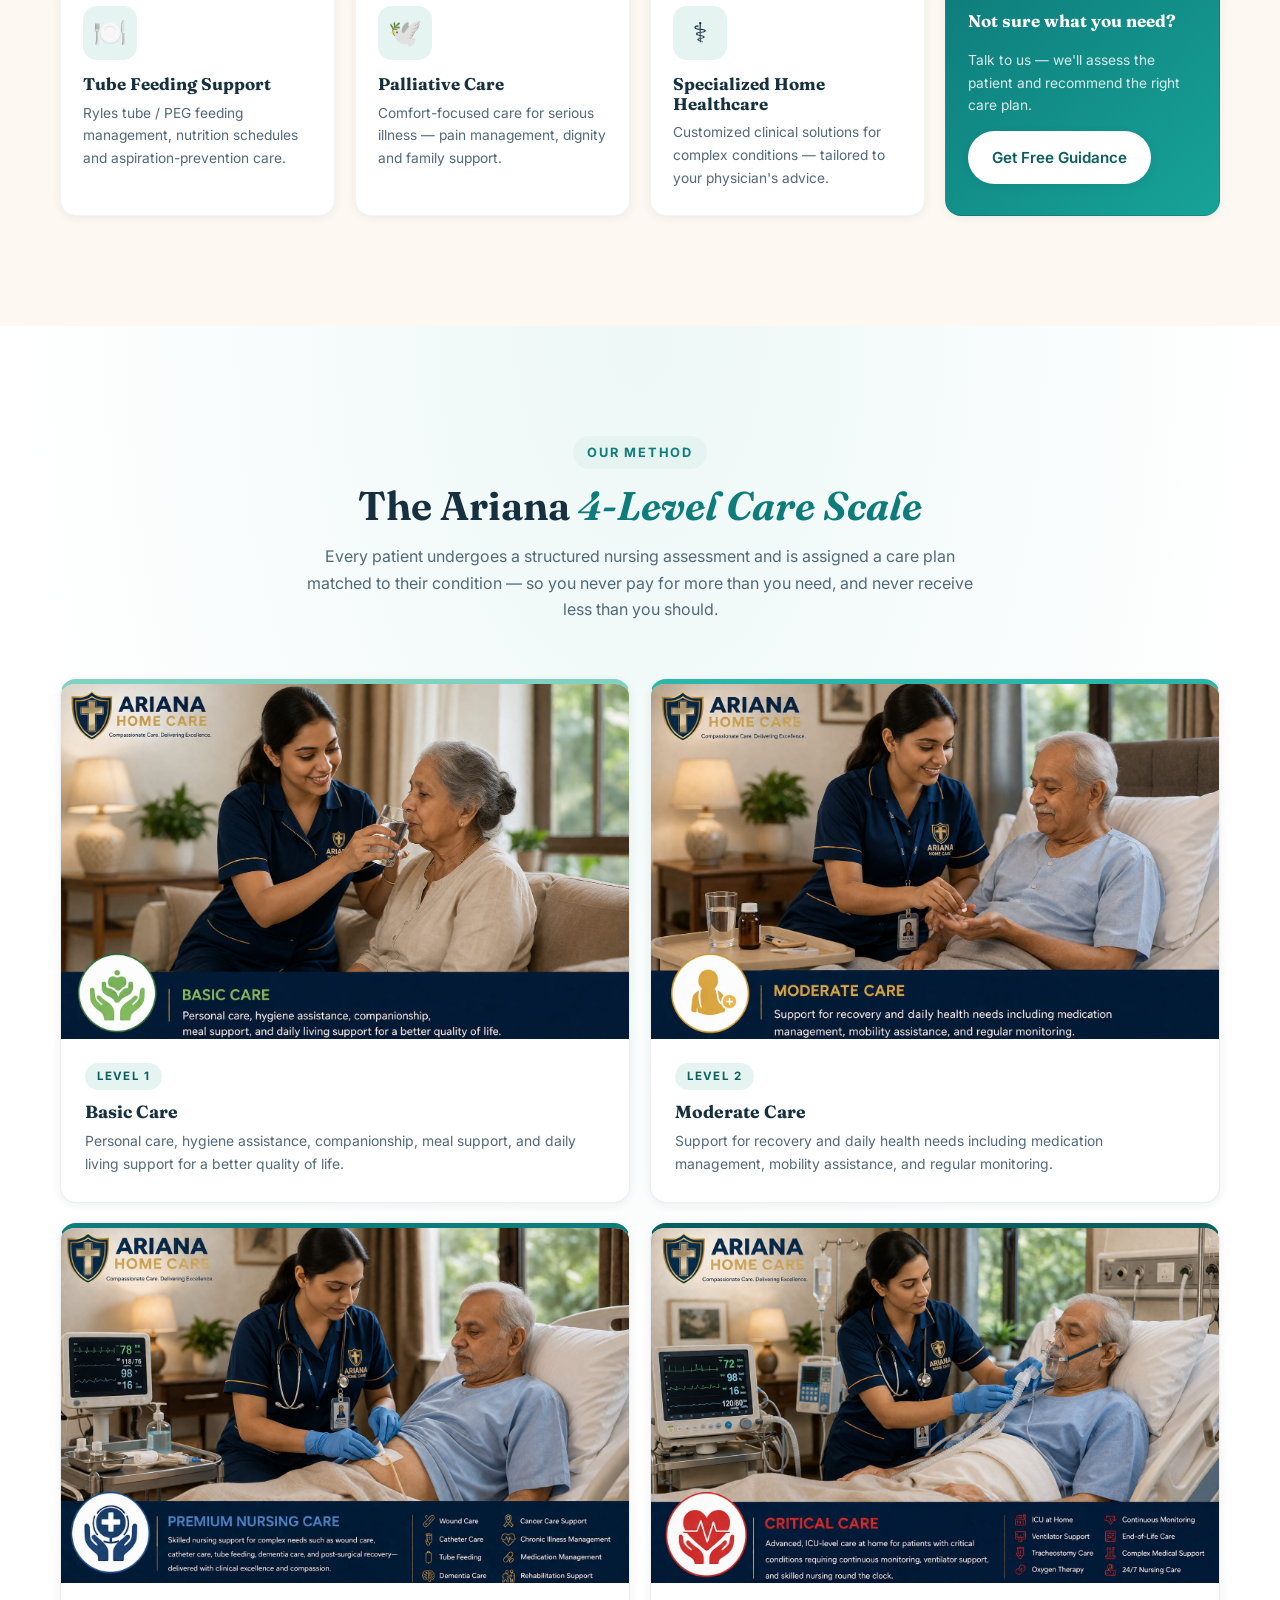
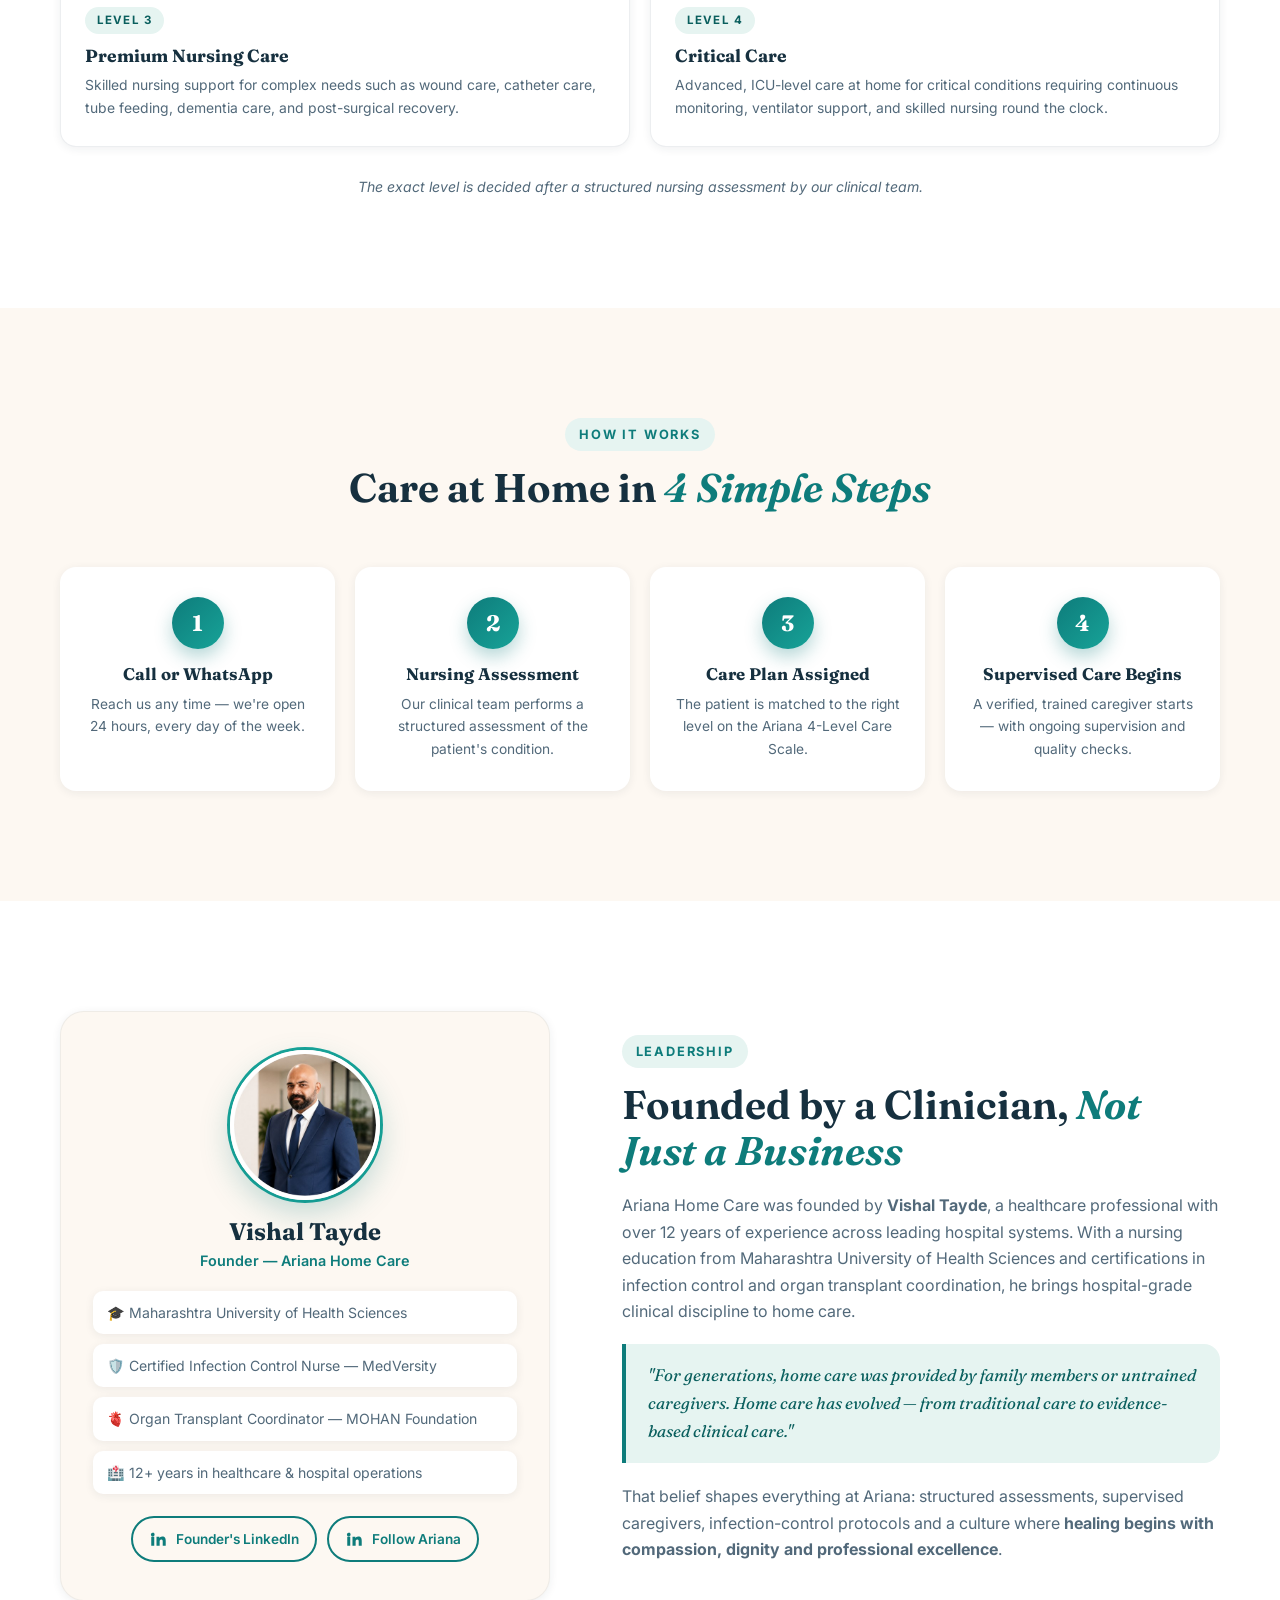
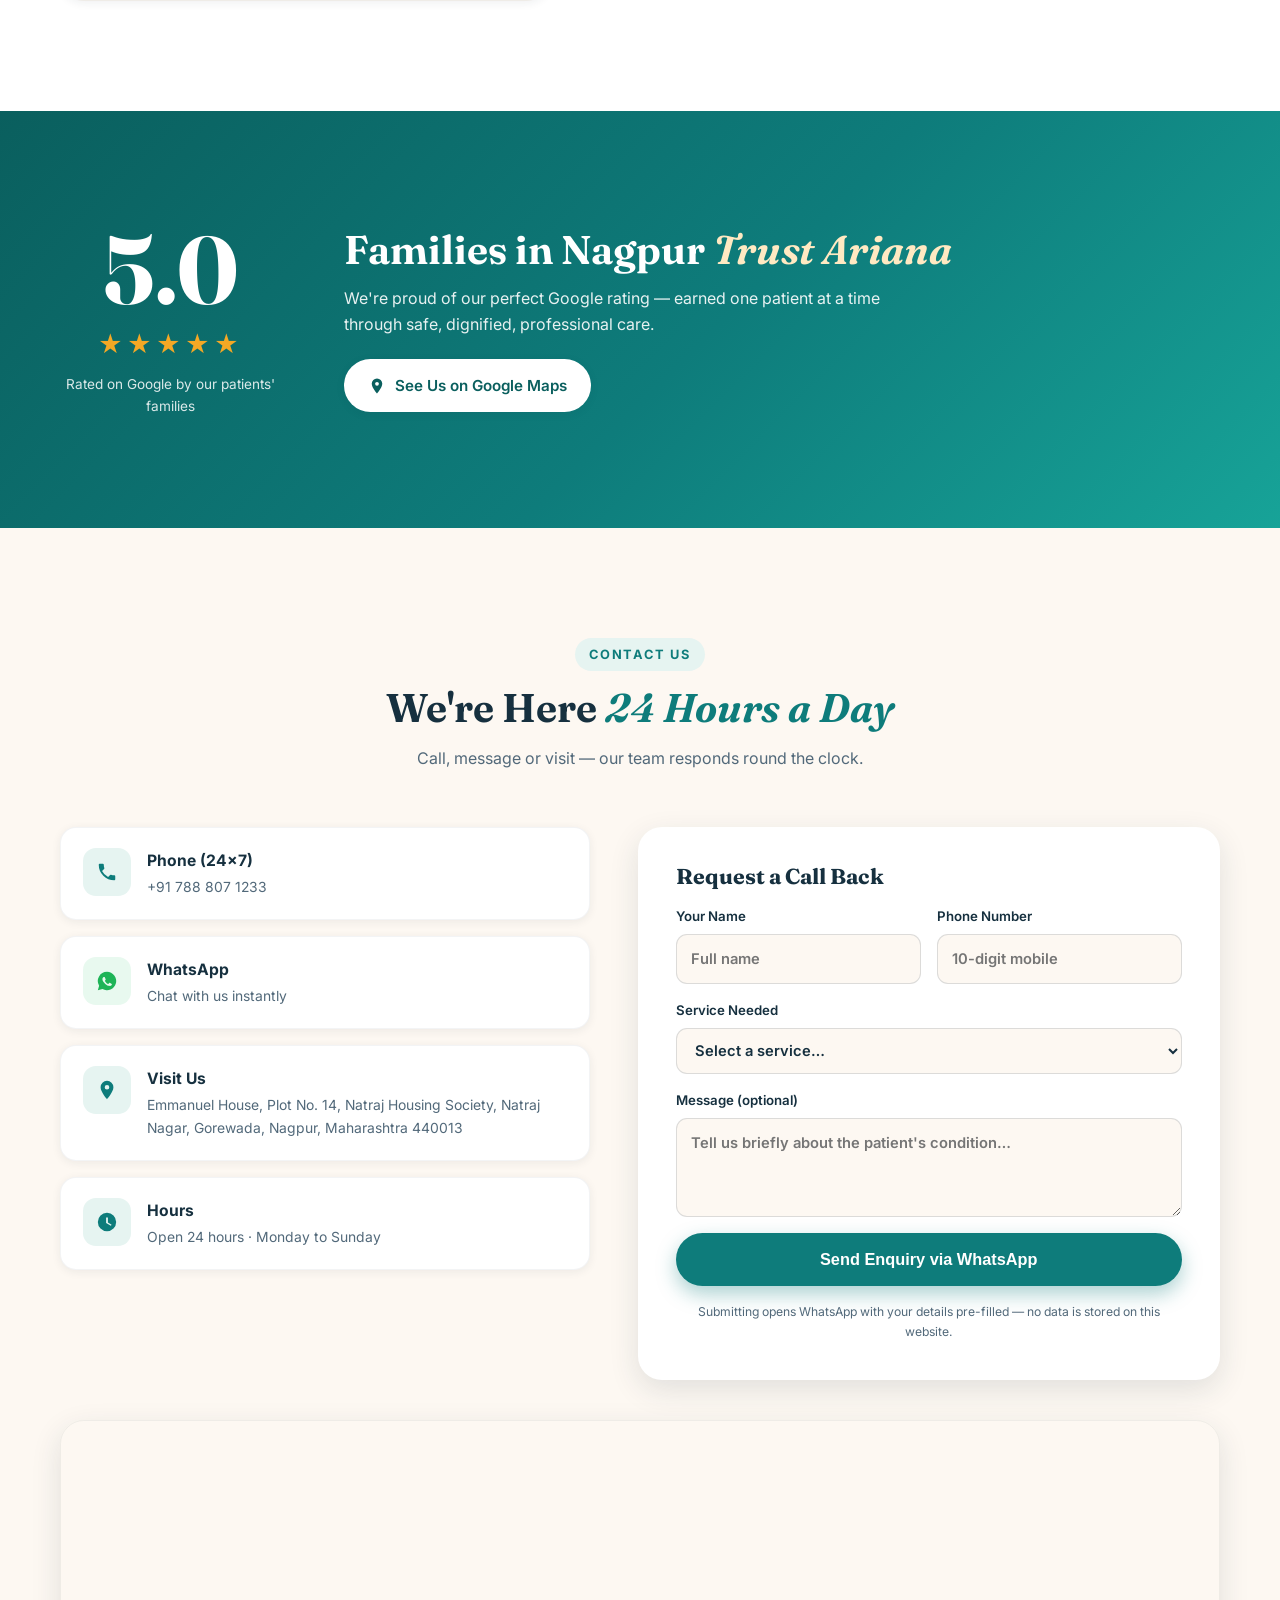
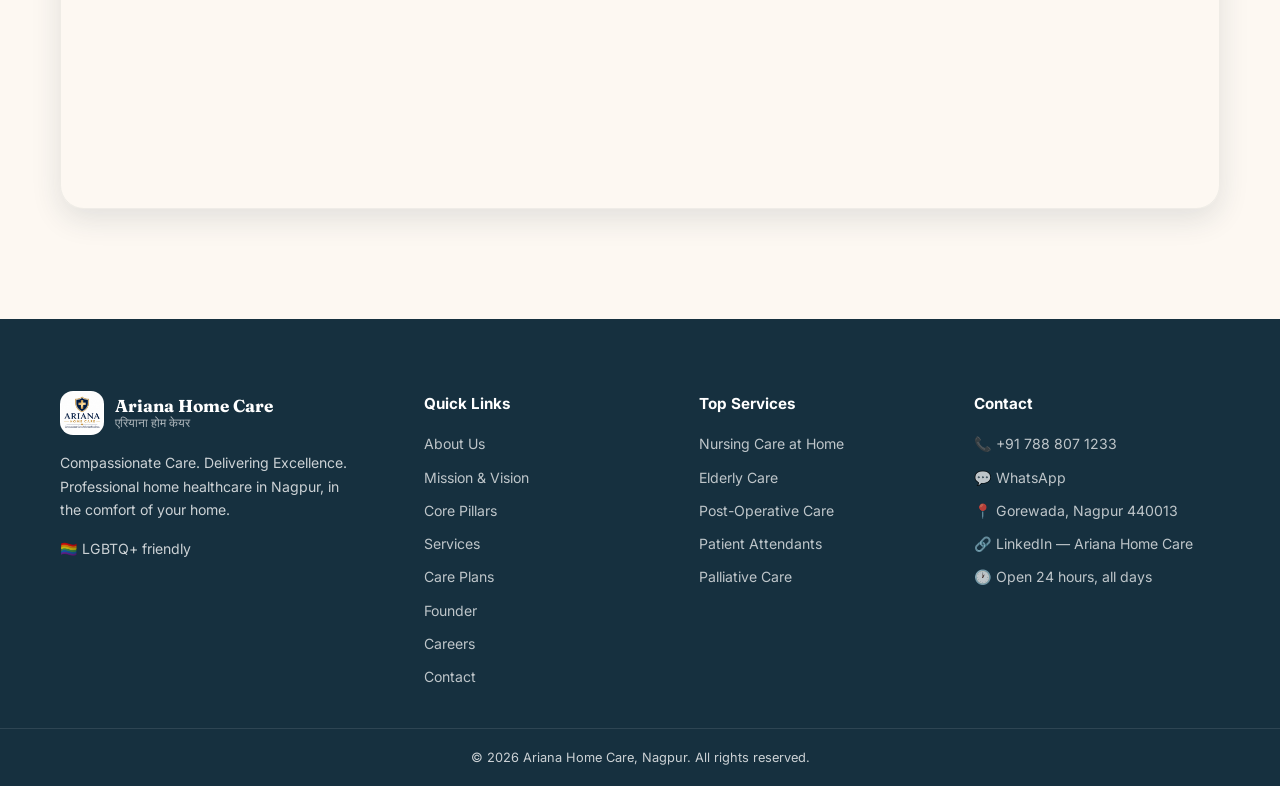
==== commit 71d0b824: "Show welcome popup at every resolution Removes the phone-only width gate so the popup appears on des" ====
--- a/index.html
+++ b/index.html
@@ -12,7 +12,7 @@
   <link rel="preconnect" href="https://fonts.googleapis.com">
   <link rel="preconnect" href="https://fonts.gstatic.com" crossorigin>
   <link href="https://fonts.googleapis.com/css2?family=Fraunces:opsz,wght@9..144,500;9..144,600;9..144,700&family=Inter:wght@400;500;600;700&display=swap" rel="stylesheet">
-  <link rel="stylesheet" href="styles.css?v=7">
+  <link rel="stylesheet" href="styles.css?v=8">
   <link rel="icon" href="images/logo.jpeg" type="image/jpeg">
   <script type="application/ld+json">
   {
@@ -740,6 +740,6 @@
     </div>
   </div>
 
-  <script src="script.js?v=6"></script>
+  <script src="script.js?v=8"></script>
 </body>
 </html>
--- a/styles.css
+++ b/styles.css
@@ -899,6 +899,9 @@
   opacity: 0;
   transition: opacity 0.3s ease;
 }
+/* display:grid above would override the browser's [hidden] rule,
+   leaving an invisible layer that blocks every tap on the page */
+.welcome-overlay[hidden] { display: none !important; }
 .welcome-overlay.show { opacity: 1; }
 .welcome-modal {
   position: relative;
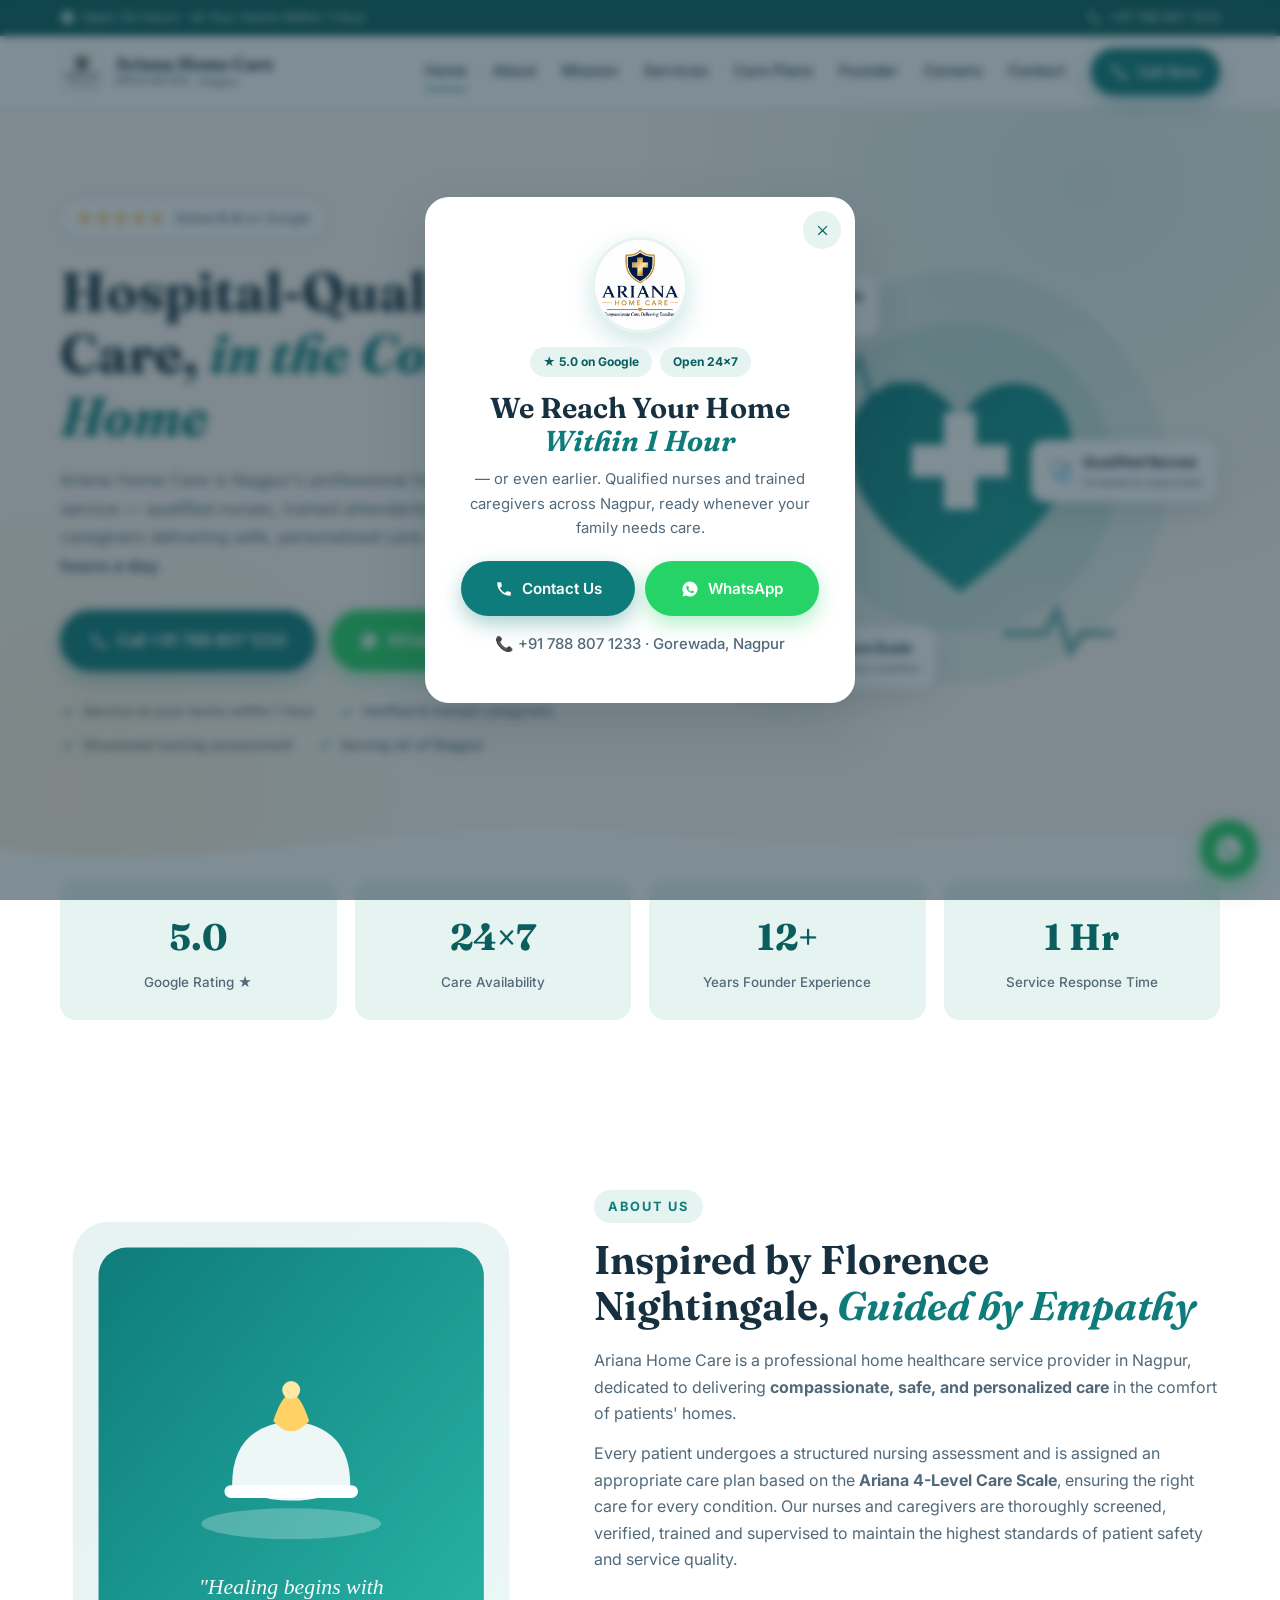
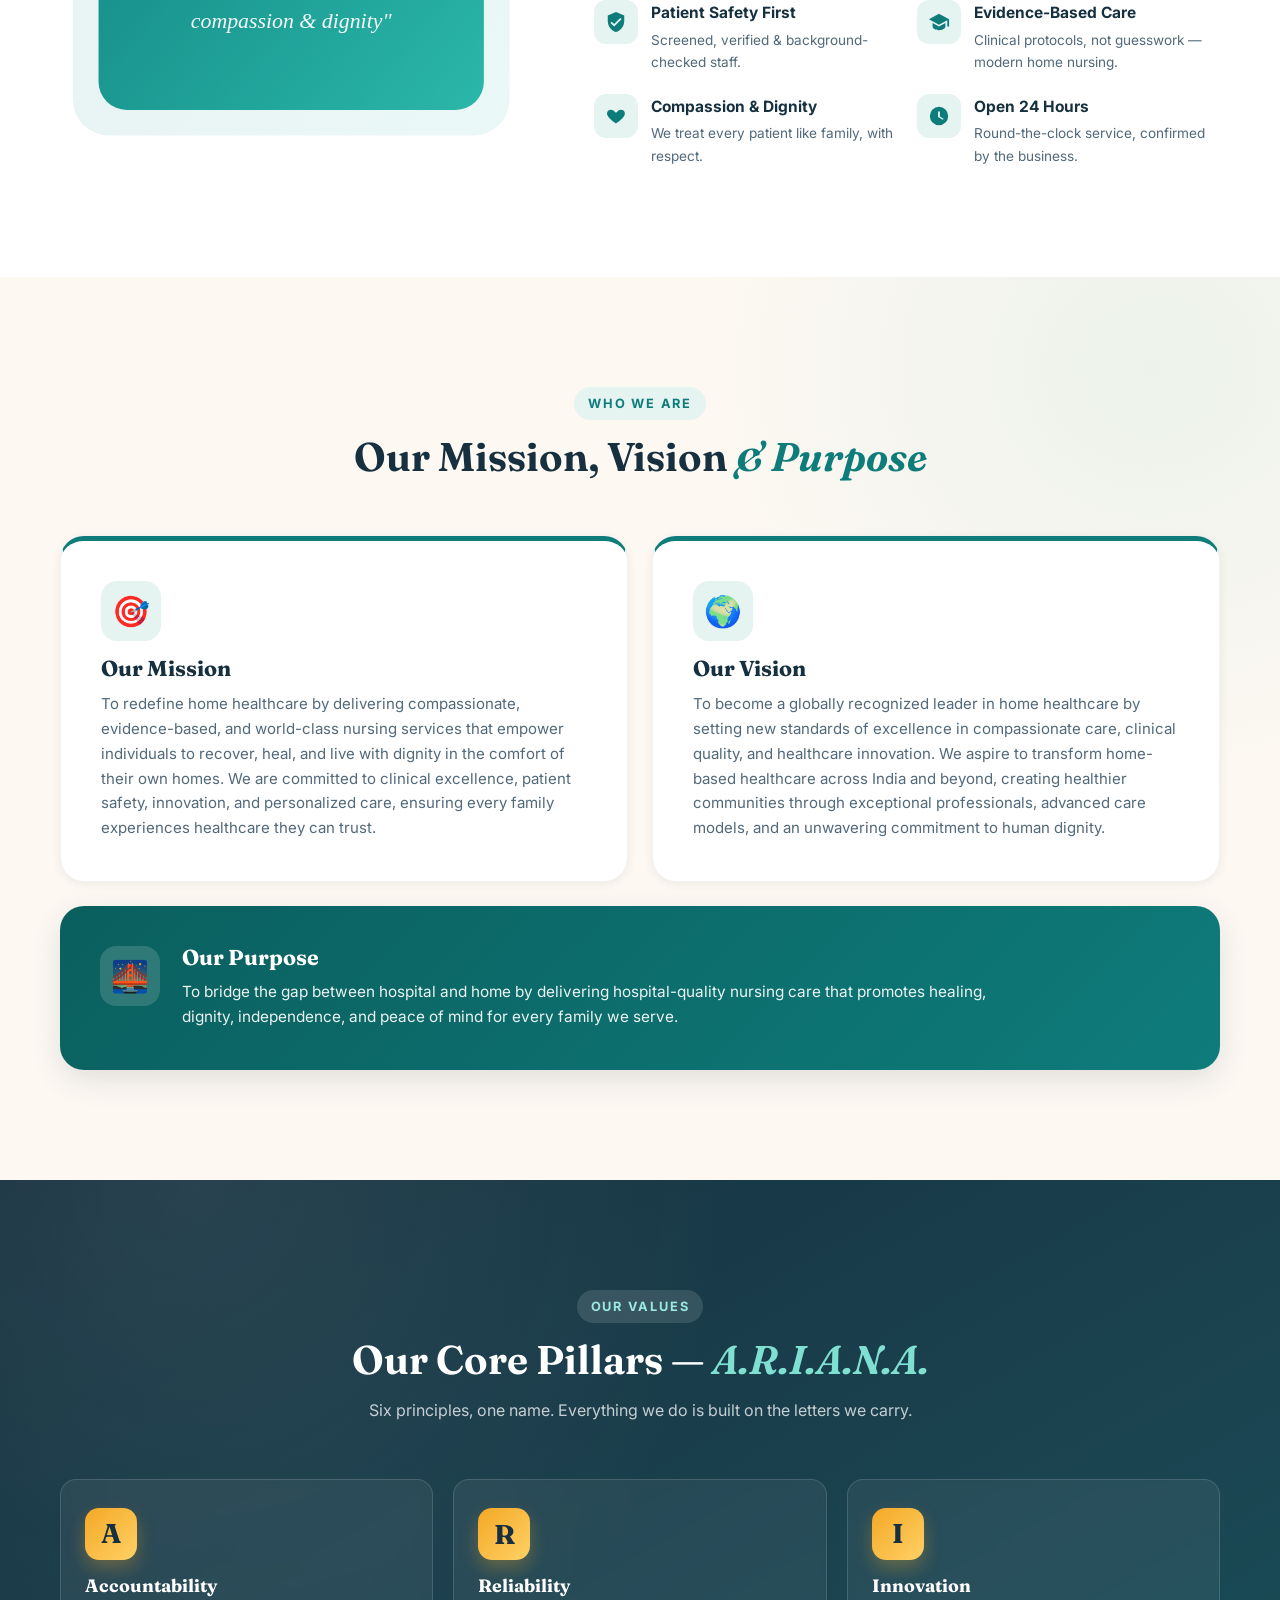
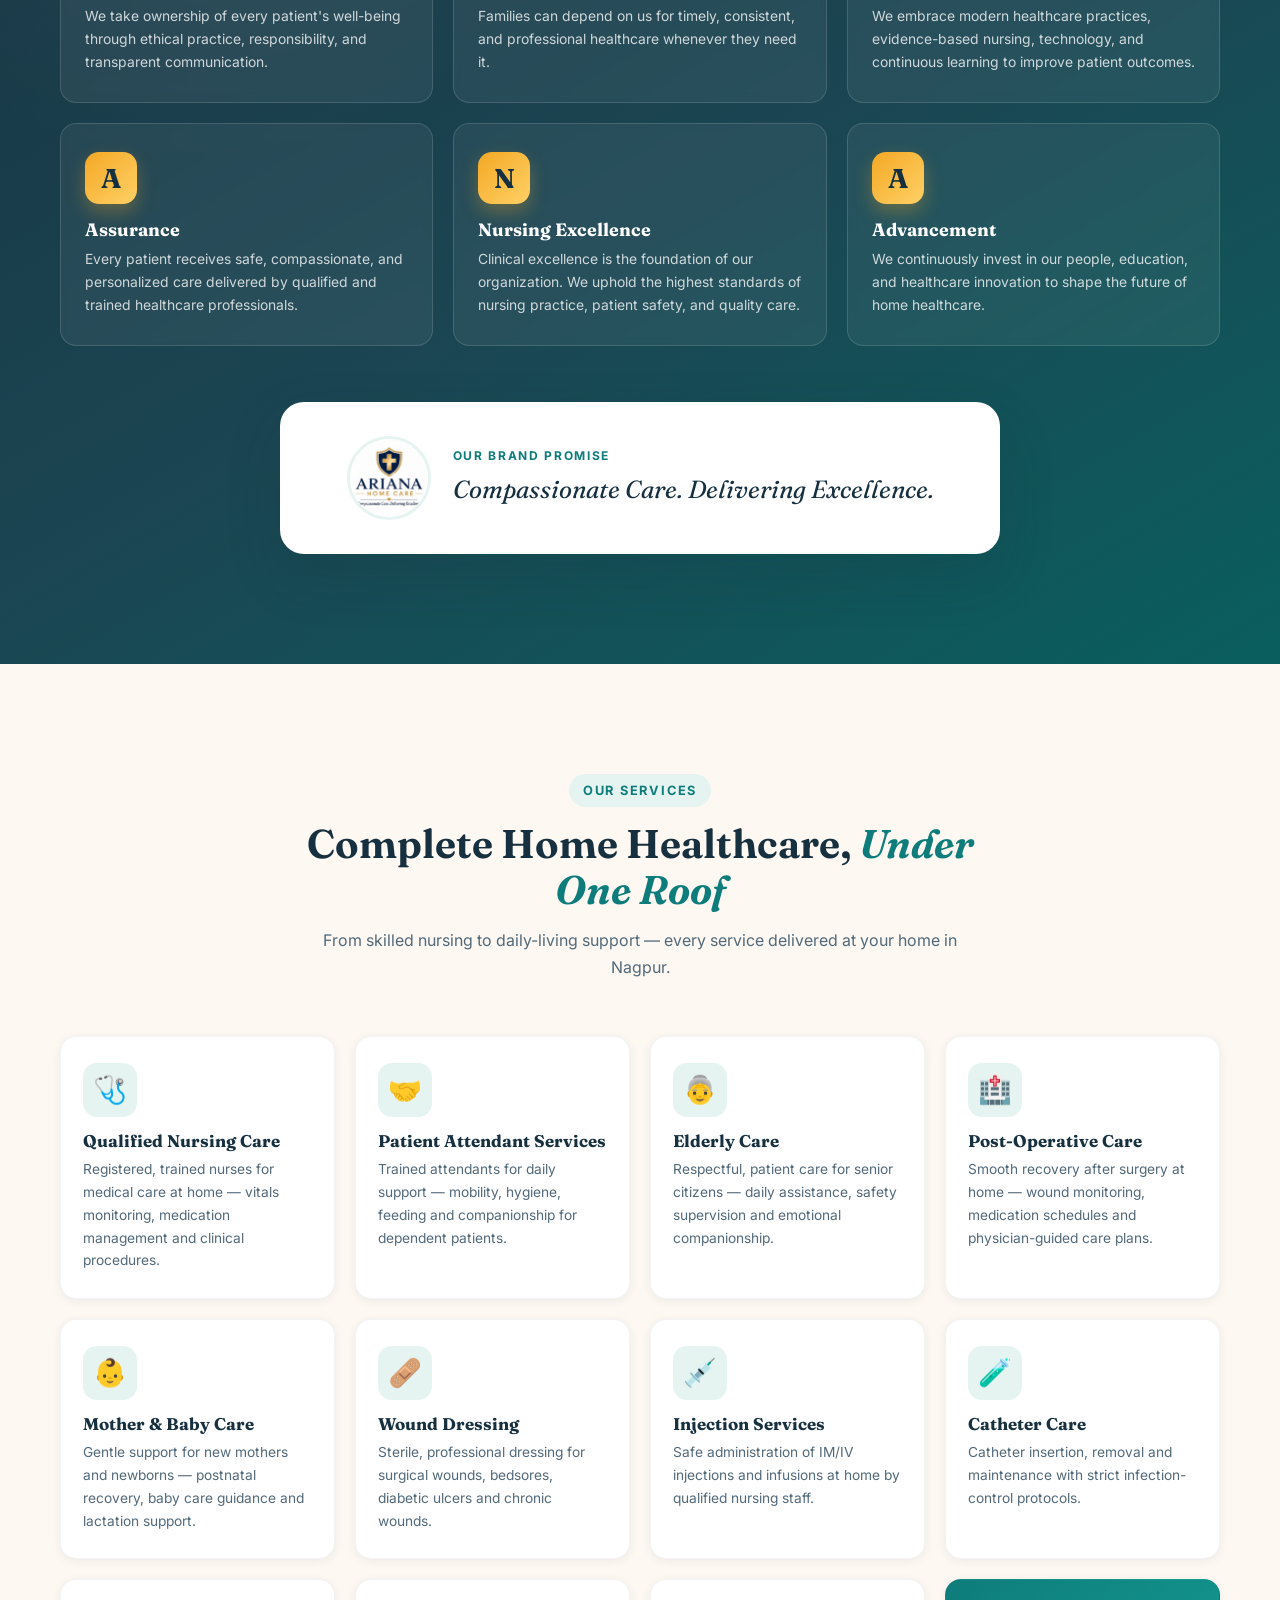
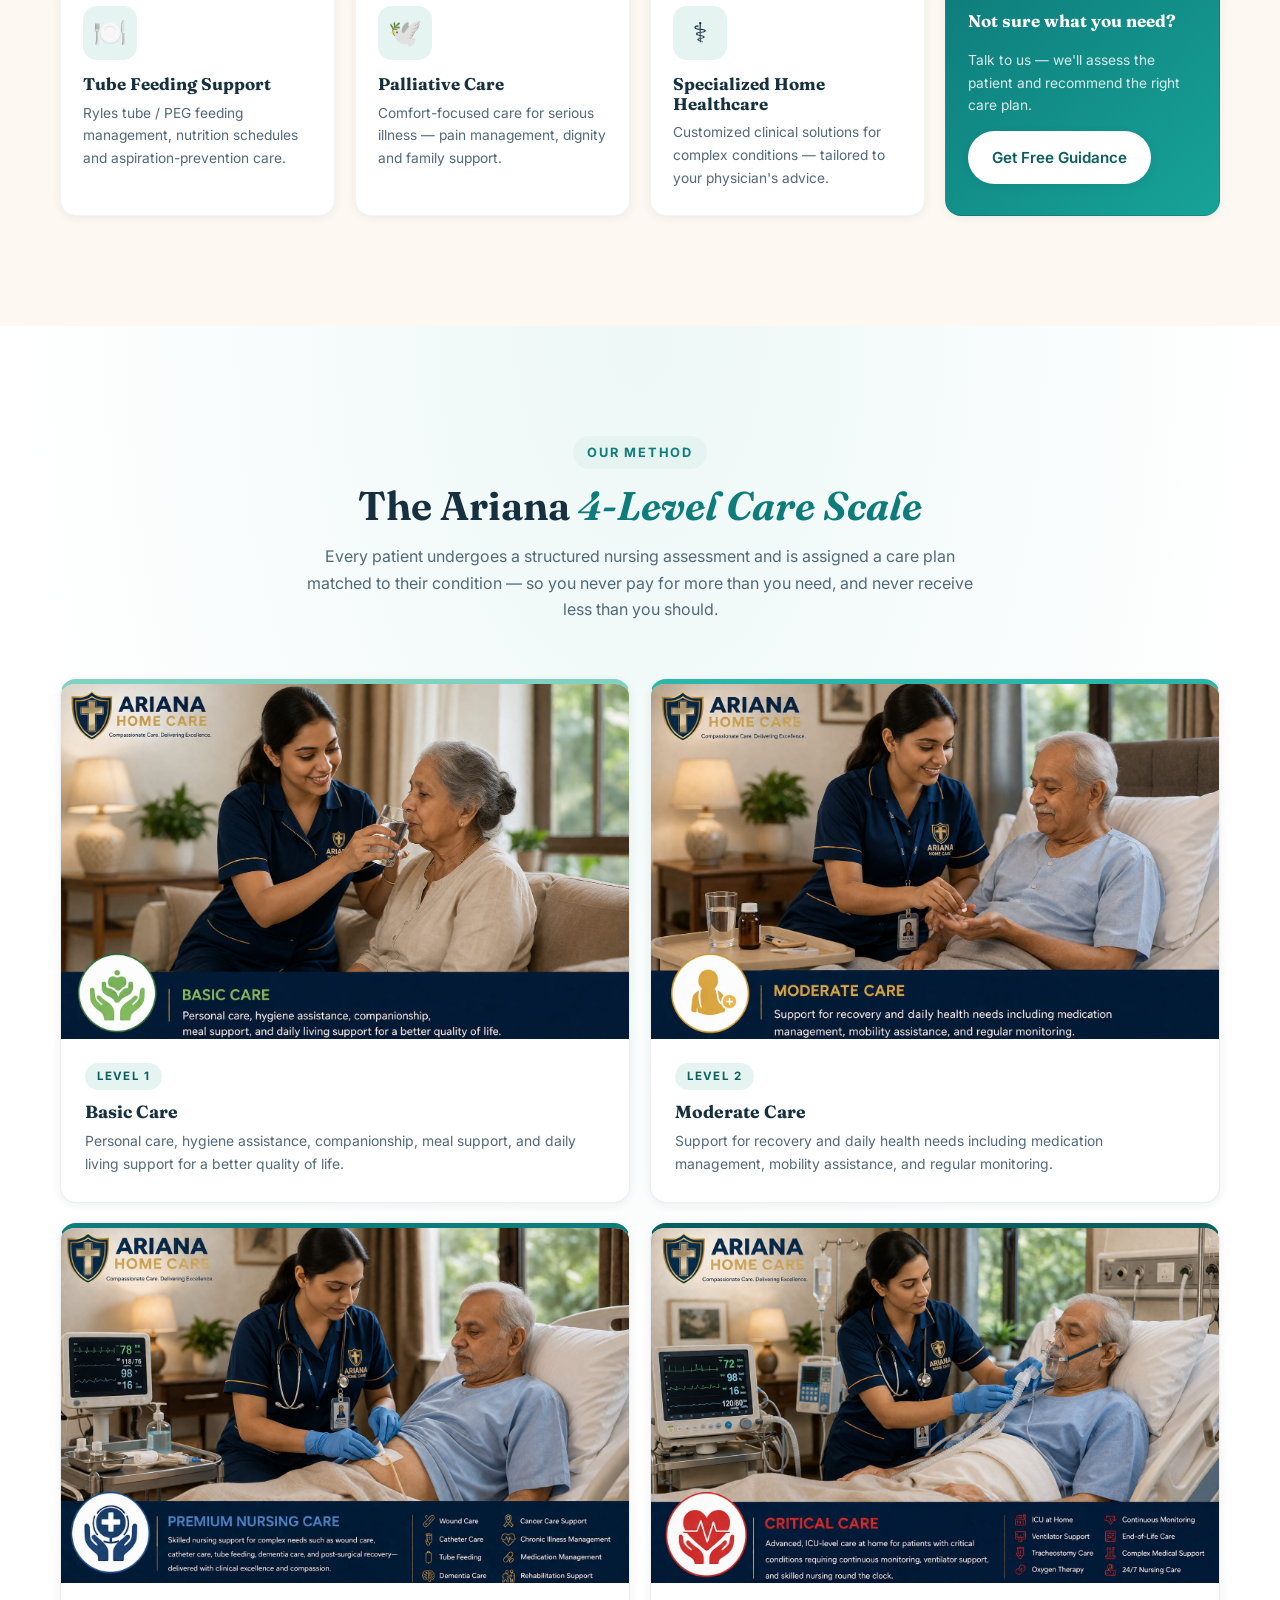
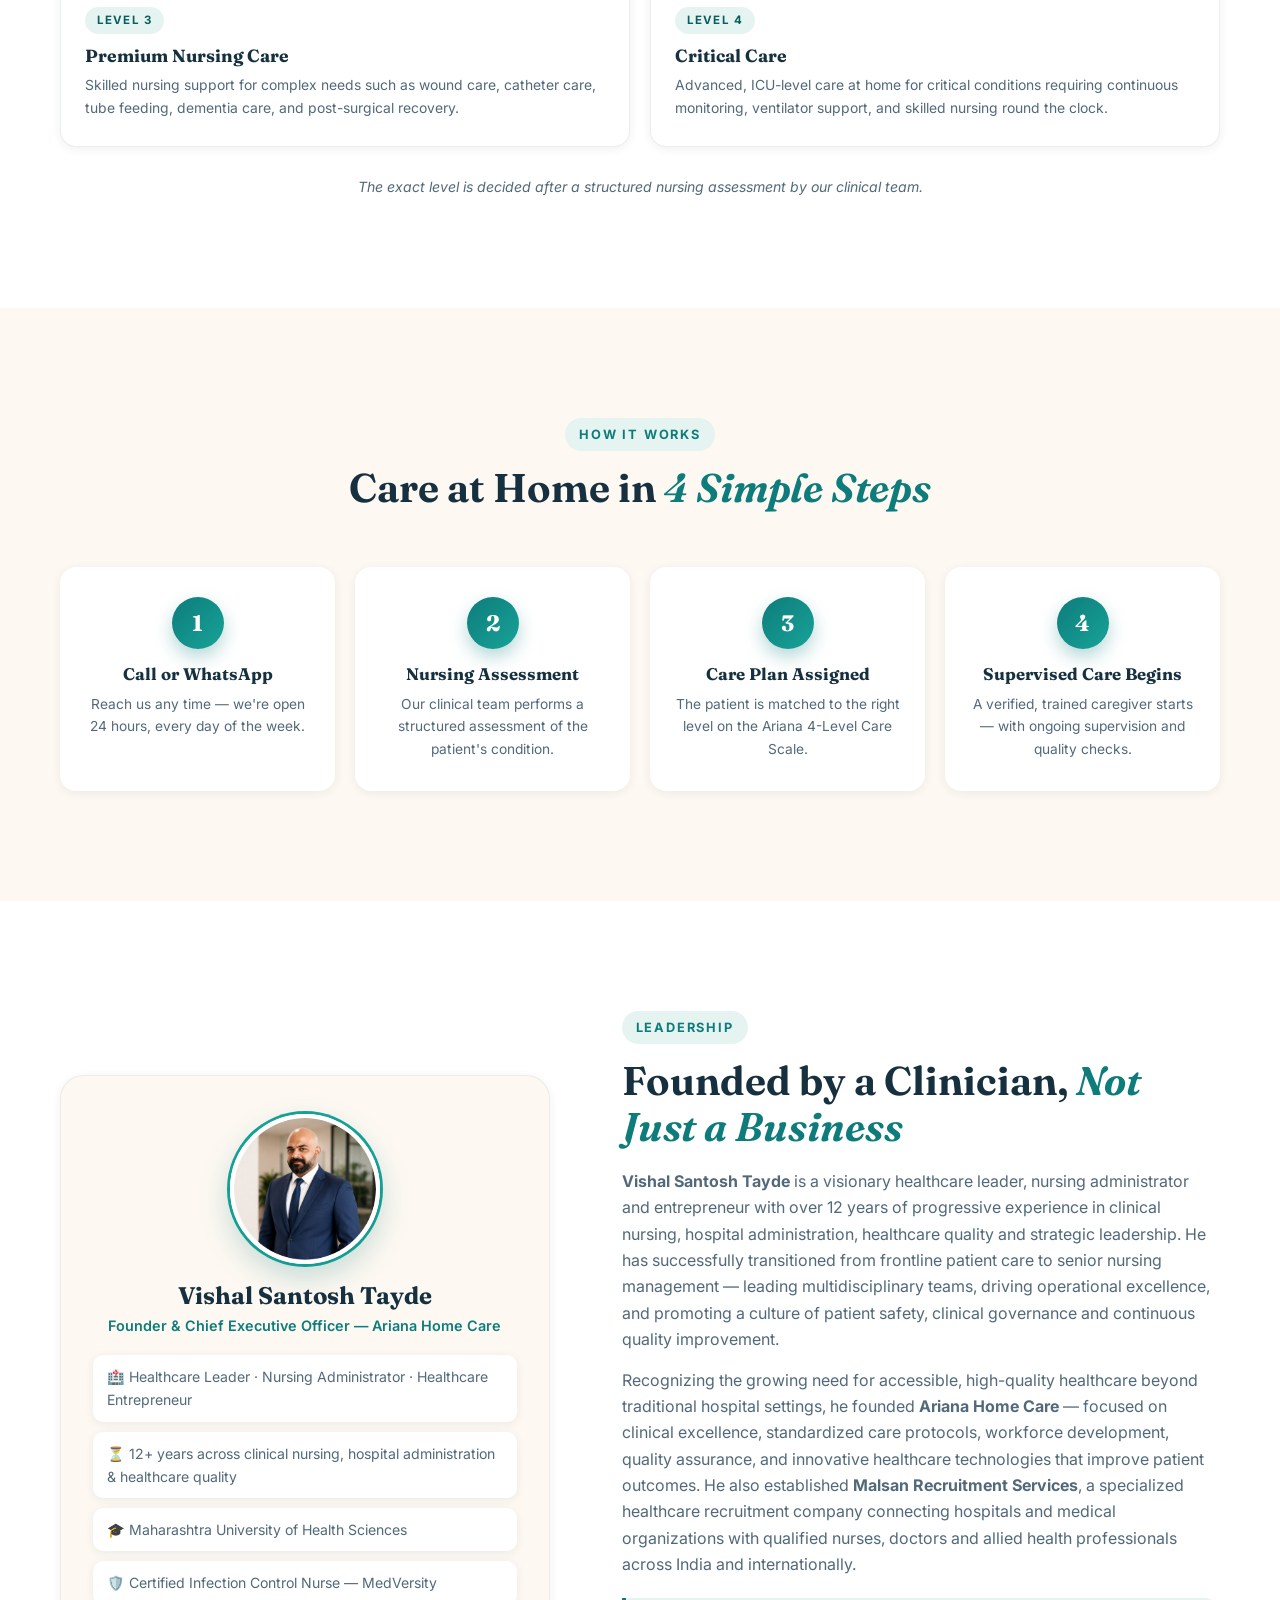
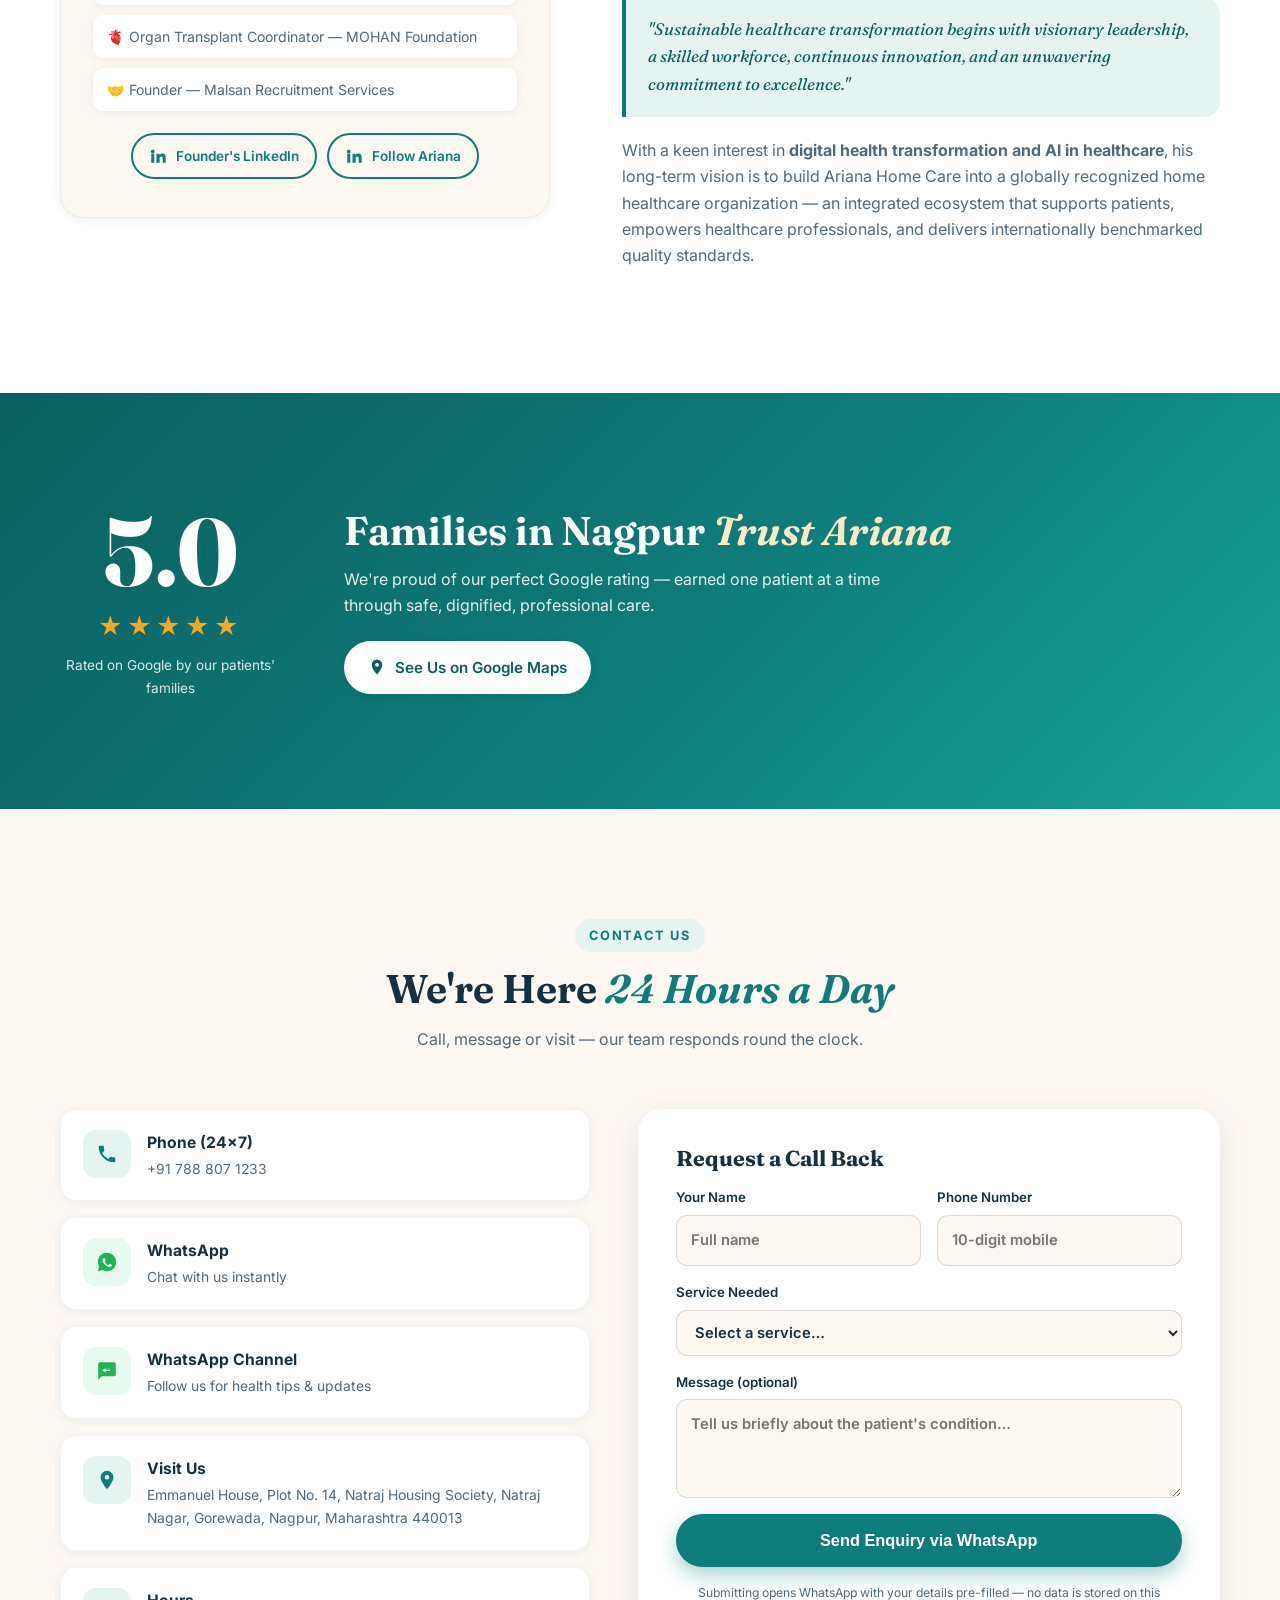
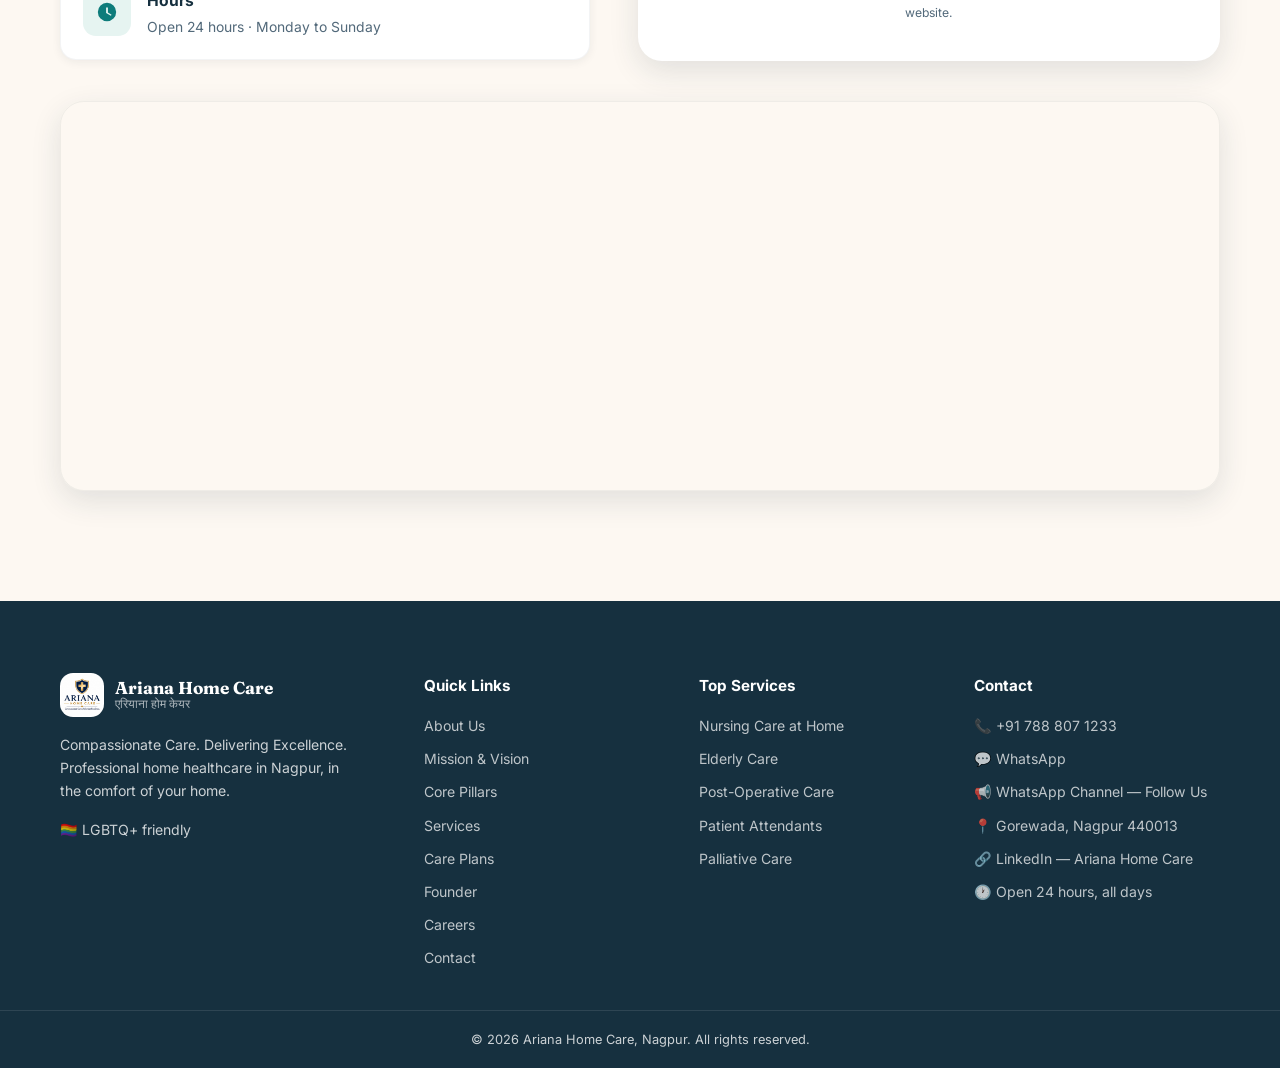
==== commit 07867d45: "Update founder profile and add WhatsApp channel links Founder section now presents Vishal Santosh Ta" ====
--- a/index.html
+++ b/index.html
@@ -32,11 +32,14 @@
     },
     "geo": { "@type": "GeoCoordinates", "latitude": 21.198145, "longitude": 79.0536364 },
     "openingHours": "Mo-Su 00:00-24:00",
-    "sameAs": ["https://www.linkedin.com/company/ariana-home-care/"],
+    "sameAs": [
+      "https://www.linkedin.com/company/ariana-home-care/",
+      "https://whatsapp.com/channel/0029VbDOOifIyPtXwWVArR0a"
+    ],
     "slogan": "Compassionate Care. Delivering Excellence.",
     "image": "images/founder.png",
     "aggregateRating": { "@type": "AggregateRating", "ratingValue": "5.0", "bestRating": "5" },
-    "founder": { "@type": "Person", "name": "Vishal Tayde" }
+    "founder": { "@type": "Person", "name": "Vishal Santosh Tayde", "jobTitle": "Founder & Chief Executive Officer" }
   }
   </script>
 </head>
@@ -508,13 +511,15 @@
         <div class="founder-avatar">
           <img src="images/founder.png" alt="Vishal Tayde — Founder of Ariana Home Care">
         </div>
-        <h3>Vishal Tayde</h3>
-        <p class="founder-role">Founder — Ariana Home Care</p>
+        <h3>Vishal Santosh Tayde</h3>
+        <p class="founder-role">Founder &amp; Chief Executive Officer — Ariana Home Care</p>
         <ul class="founder-creds">
+          <li>🏥 Healthcare Leader · Nursing Administrator · Healthcare Entrepreneur</li>
+          <li>⏳ 12+ years across clinical nursing, hospital administration &amp; healthcare quality</li>
           <li>🎓 Maharashtra University of Health Sciences</li>
           <li>🛡️ Certified Infection Control Nurse — MedVersity</li>
           <li>🫀 Organ Transplant Coordinator — MOHAN Foundation</li>
-          <li>🏥 12+ years in healthcare &amp; hospital operations</li>
+          <li>🤝 Founder — Malsan Recruitment Services</li>
         </ul>
         <div class="founder-links">
           <a href="https://www.linkedin.com/in/vishal-tayde-16544973/" target="_blank" rel="noopener" class="btn btn-outline">
@@ -531,19 +536,31 @@
         <span class="eyebrow">Leadership</span>
         <h2>Founded by a Clinician, <em>Not Just a Business</em></h2>
         <p>
-          Ariana Home Care was founded by <strong>Vishal Tayde</strong>, a healthcare professional with
-          over 12 years of experience across leading hospital systems. With a nursing education from
-          Maharashtra University of Health Sciences and certifications in infection control and organ
-          transplant coordination, he brings hospital-grade clinical discipline to home care.
+          <strong>Vishal Santosh Tayde</strong> is a visionary healthcare leader, nursing administrator
+          and entrepreneur with over 12 years of progressive experience in clinical nursing, hospital
+          administration, healthcare quality and strategic leadership. He has successfully transitioned
+          from frontline patient care to senior nursing management — leading multidisciplinary teams,
+          driving operational excellence, and promoting a culture of patient safety, clinical governance
+          and continuous quality improvement.
+        </p>
+        <p>
+          Recognizing the growing need for accessible, high-quality healthcare beyond traditional hospital
+          settings, he founded <strong>Ariana Home Care</strong> — focused on clinical excellence,
+          standardized care protocols, workforce development, quality assurance, and innovative healthcare
+          technologies that improve patient outcomes. He also established <strong>Malsan Recruitment
+          Services</strong>, a specialized healthcare recruitment company connecting hospitals and medical
+          organizations with qualified nurses, doctors and allied health professionals across India and
+          internationally.
         </p>
         <blockquote>
-          "For generations, home care was provided by family members or untrained caregivers.
-          Home care has evolved — from traditional care to evidence-based clinical care."
+          "Sustainable healthcare transformation begins with visionary leadership, a skilled workforce,
+          continuous innovation, and an unwavering commitment to excellence."
         </blockquote>
         <p>
-          That belief shapes everything at Ariana: structured assessments, supervised caregivers,
-          infection-control protocols and a culture where <strong>healing begins with compassion,
-          dignity and professional excellence</strong>.
+          With a keen interest in <strong>digital health transformation and AI in healthcare</strong>,
+          his long-term vision is to build Ariana Home Care into a globally recognized home healthcare
+          organization — an integrated ecosystem that supports patients, empowers healthcare
+          professionals, and delivers internationally benchmarked quality standards.
         </p>
       </div>
     </div>
@@ -589,6 +606,12 @@
               <svg viewBox="0 0 24 24"><path d="M12 2a10 10 0 0 0-8.6 15.1L2 22l5.1-1.3A10 10 0 1 0 12 2Zm5.2 14.2c-.2.6-1.2 1.2-1.7 1.2-.4.1-1 .1-1.6-.1a14 14 0 0 1-1.5-.5 11.6 11.6 0 0 1-4.4-3.9 5 5 0 0 1-1-2.7 2.9 2.9 0 0 1 .9-2.2.9.9 0 0 1 .7-.3h.5c.2 0 .4 0 .6.4l.8 2c.1.2.1.4 0 .6l-.4.6-.3.3c-.1.2-.2.3-.1.5a7.6 7.6 0 0 0 1.4 1.8 8.7 8.7 0 0 0 2 1.3c.3.1.4.1.6-.1l.7-.9c.2-.2.4-.3.6-.2l1.8.9c.3.1.5.2.5.3a2.3 2.3 0 0 1-.1 1Z"/></svg>
             </span>
             <div><h4>WhatsApp</h4><p>Chat with us instantly</p></div>
+          </a>
+          <a class="contact-card" href="https://whatsapp.com/channel/0029VbDOOifIyPtXwWVArR0a" target="_blank" rel="noopener">
+            <span class="contact-icon wa">
+              <svg viewBox="0 0 24 24"><path d="M20 2H4a2 2 0 0 0-2 2v18l4-4h14a2 2 0 0 0 2-2V4a2 2 0 0 0-2-2Zm-9.5 11.5-4-2.3 4-2.3v1.5h5v1.6h-5Z" transform="scale(0.96) translate(0.5 0.5)"/></svg>
+            </span>
+            <div><h4>WhatsApp Channel</h4><p>Follow us for health tips &amp; updates</p></div>
           </a>
           <a class="contact-card" href="https://maps.app.goo.gl/9BTj2P8yyB4WMgLZ7" target="_blank" rel="noopener">
             <span class="contact-icon">
@@ -688,6 +711,7 @@
         <h4>Contact</h4>
         <a href="tel:+917888071233">📞 +91 788 807 1233</a>
         <a href="https://wa.me/917888071233" target="_blank" rel="noopener">💬 WhatsApp</a>
+        <a href="https://whatsapp.com/channel/0029VbDOOifIyPtXwWVArR0a" target="_blank" rel="noopener">📢 WhatsApp Channel — Follow Us</a>
         <a href="https://maps.app.goo.gl/9BTj2P8yyB4WMgLZ7" target="_blank" rel="noopener">📍 Gorewada, Nagpur 440013</a>
         <a href="https://www.linkedin.com/company/ariana-home-care/" target="_blank" rel="noopener">🔗 LinkedIn — Ariana Home Care</a>
         <span>🕐 Open 24 hours, all days</span>
